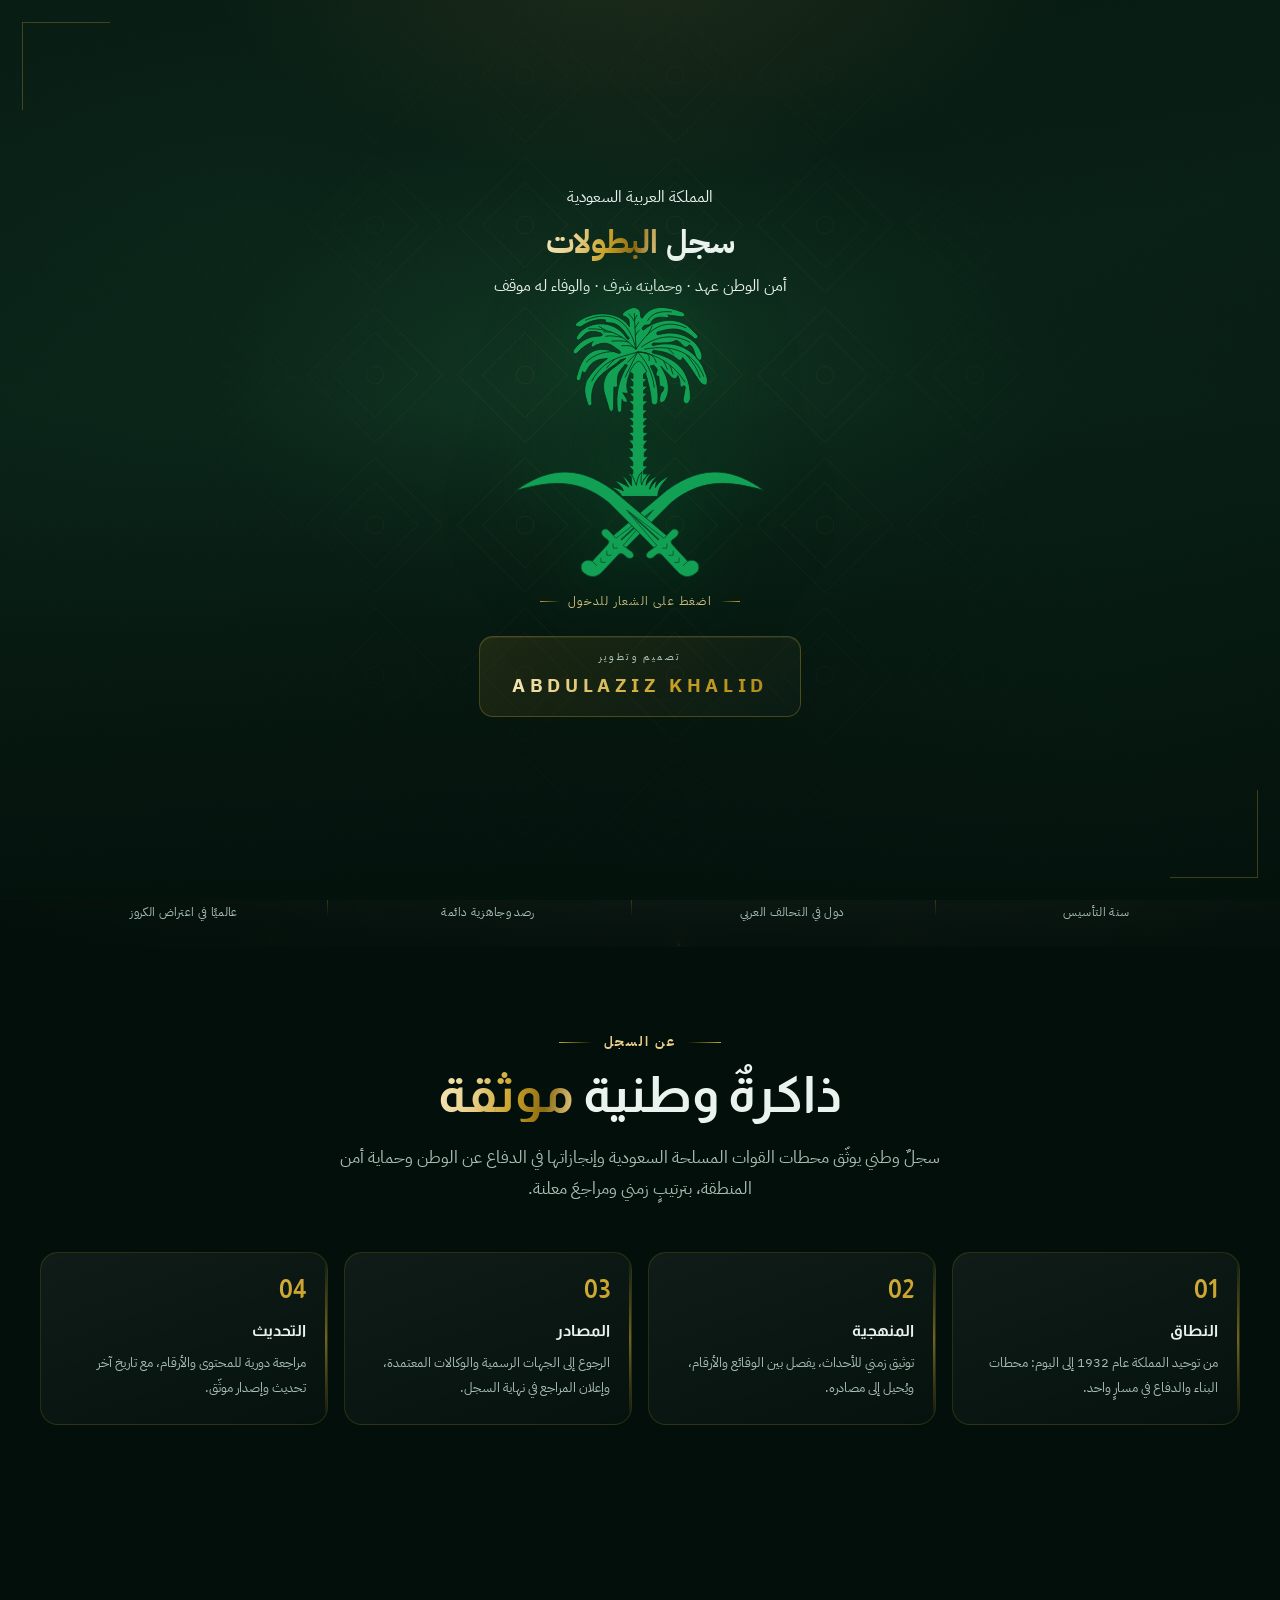
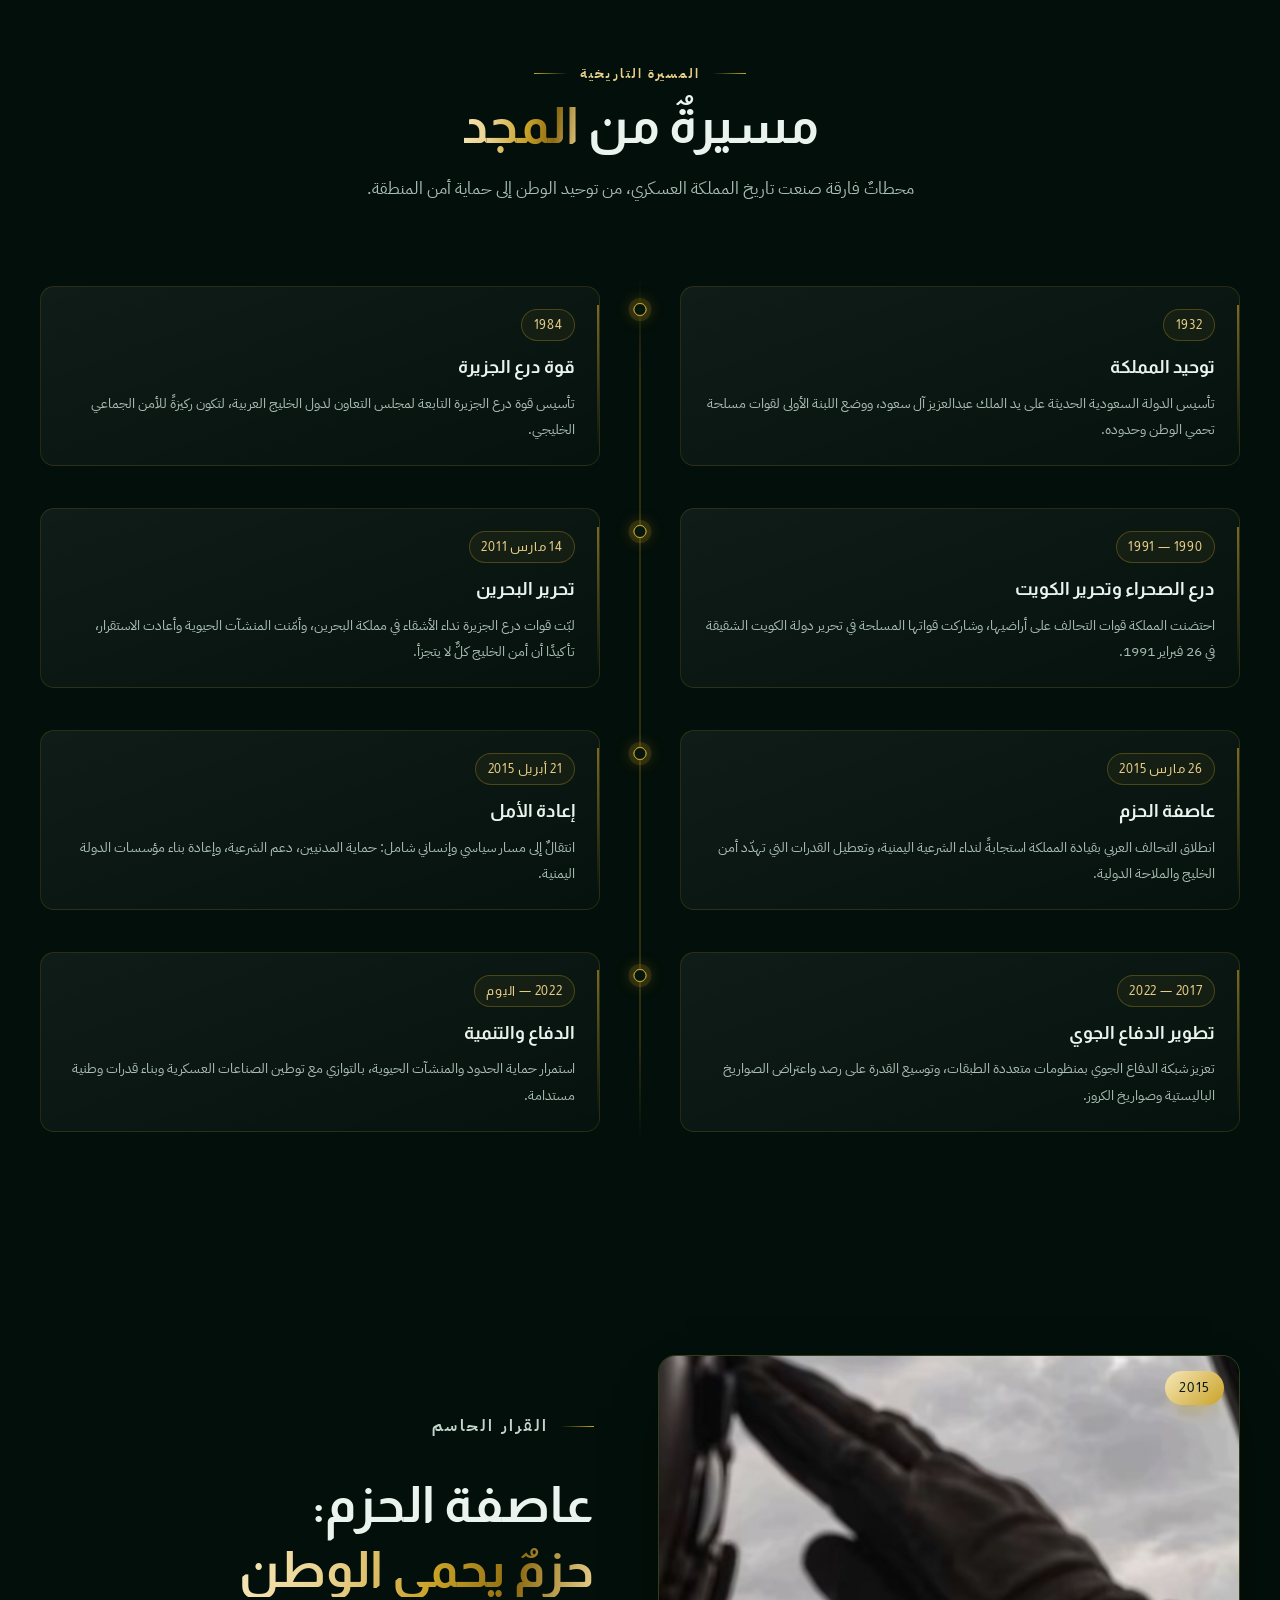
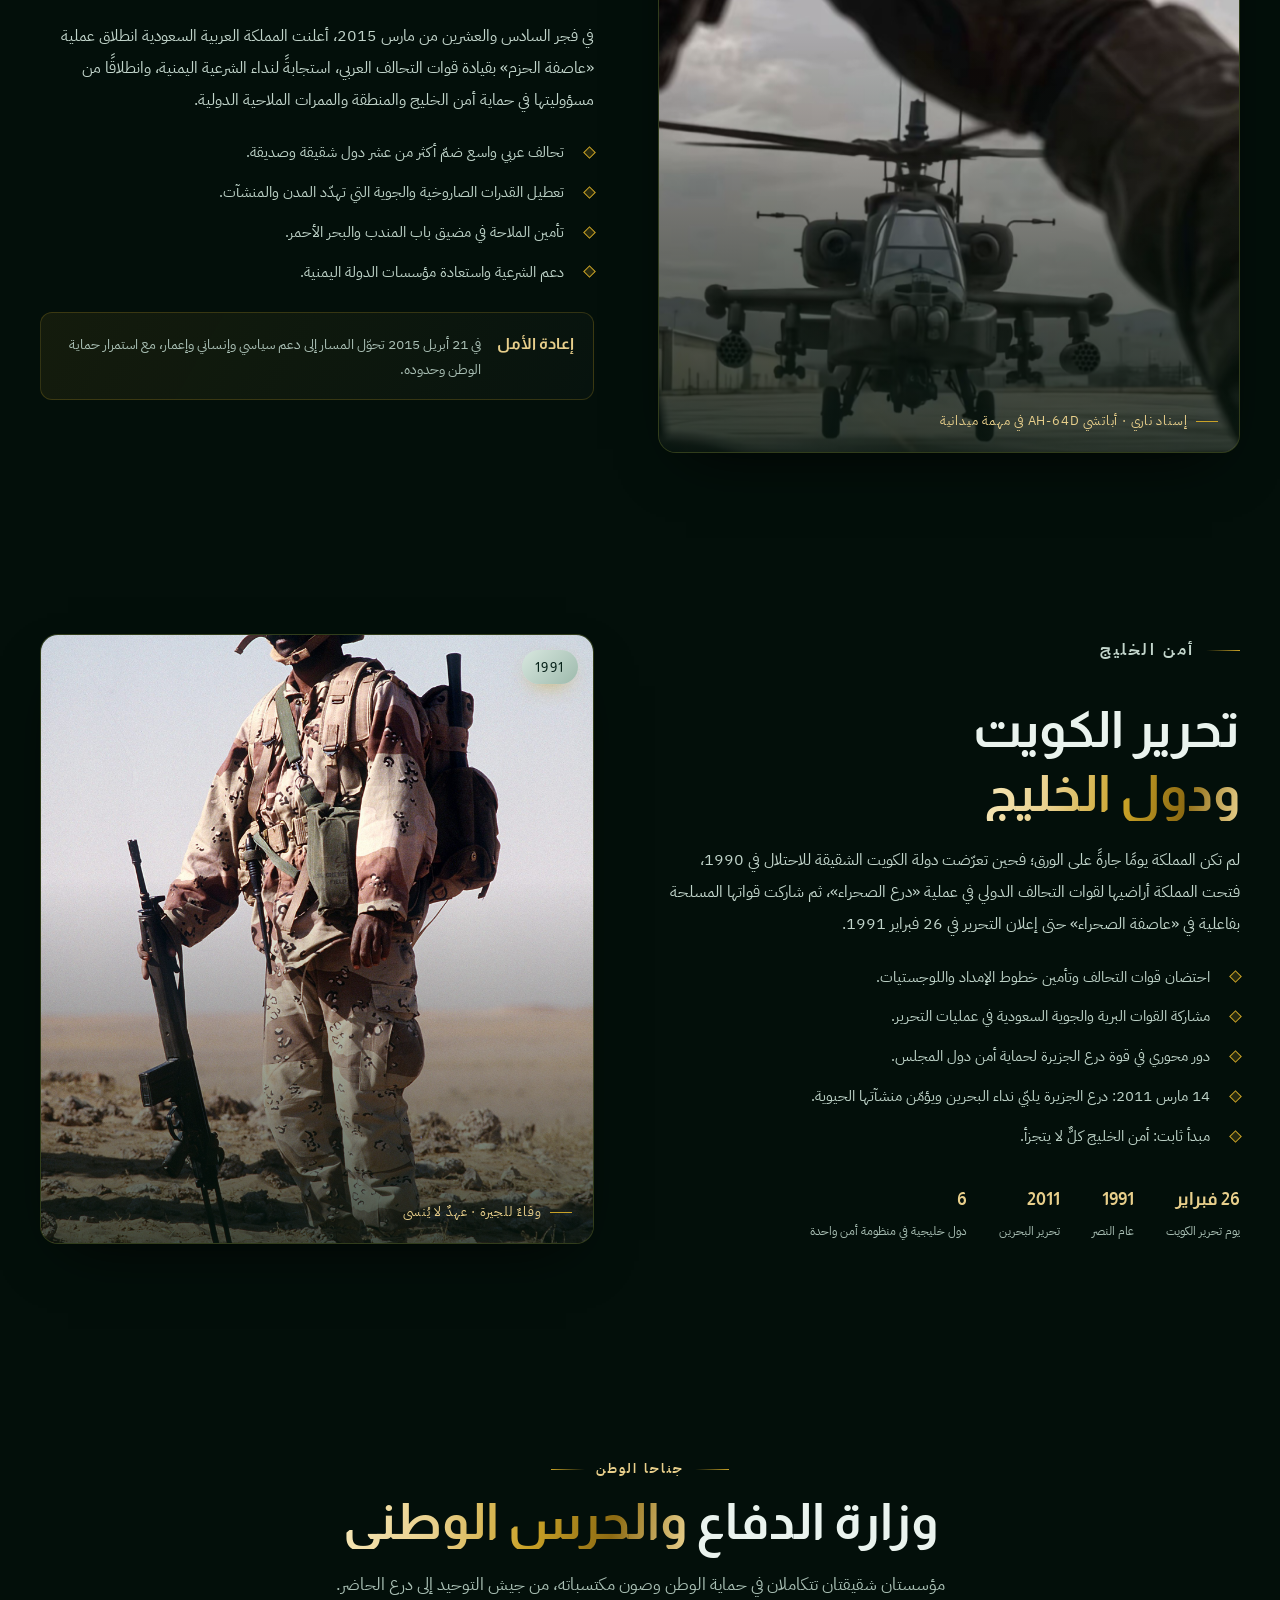
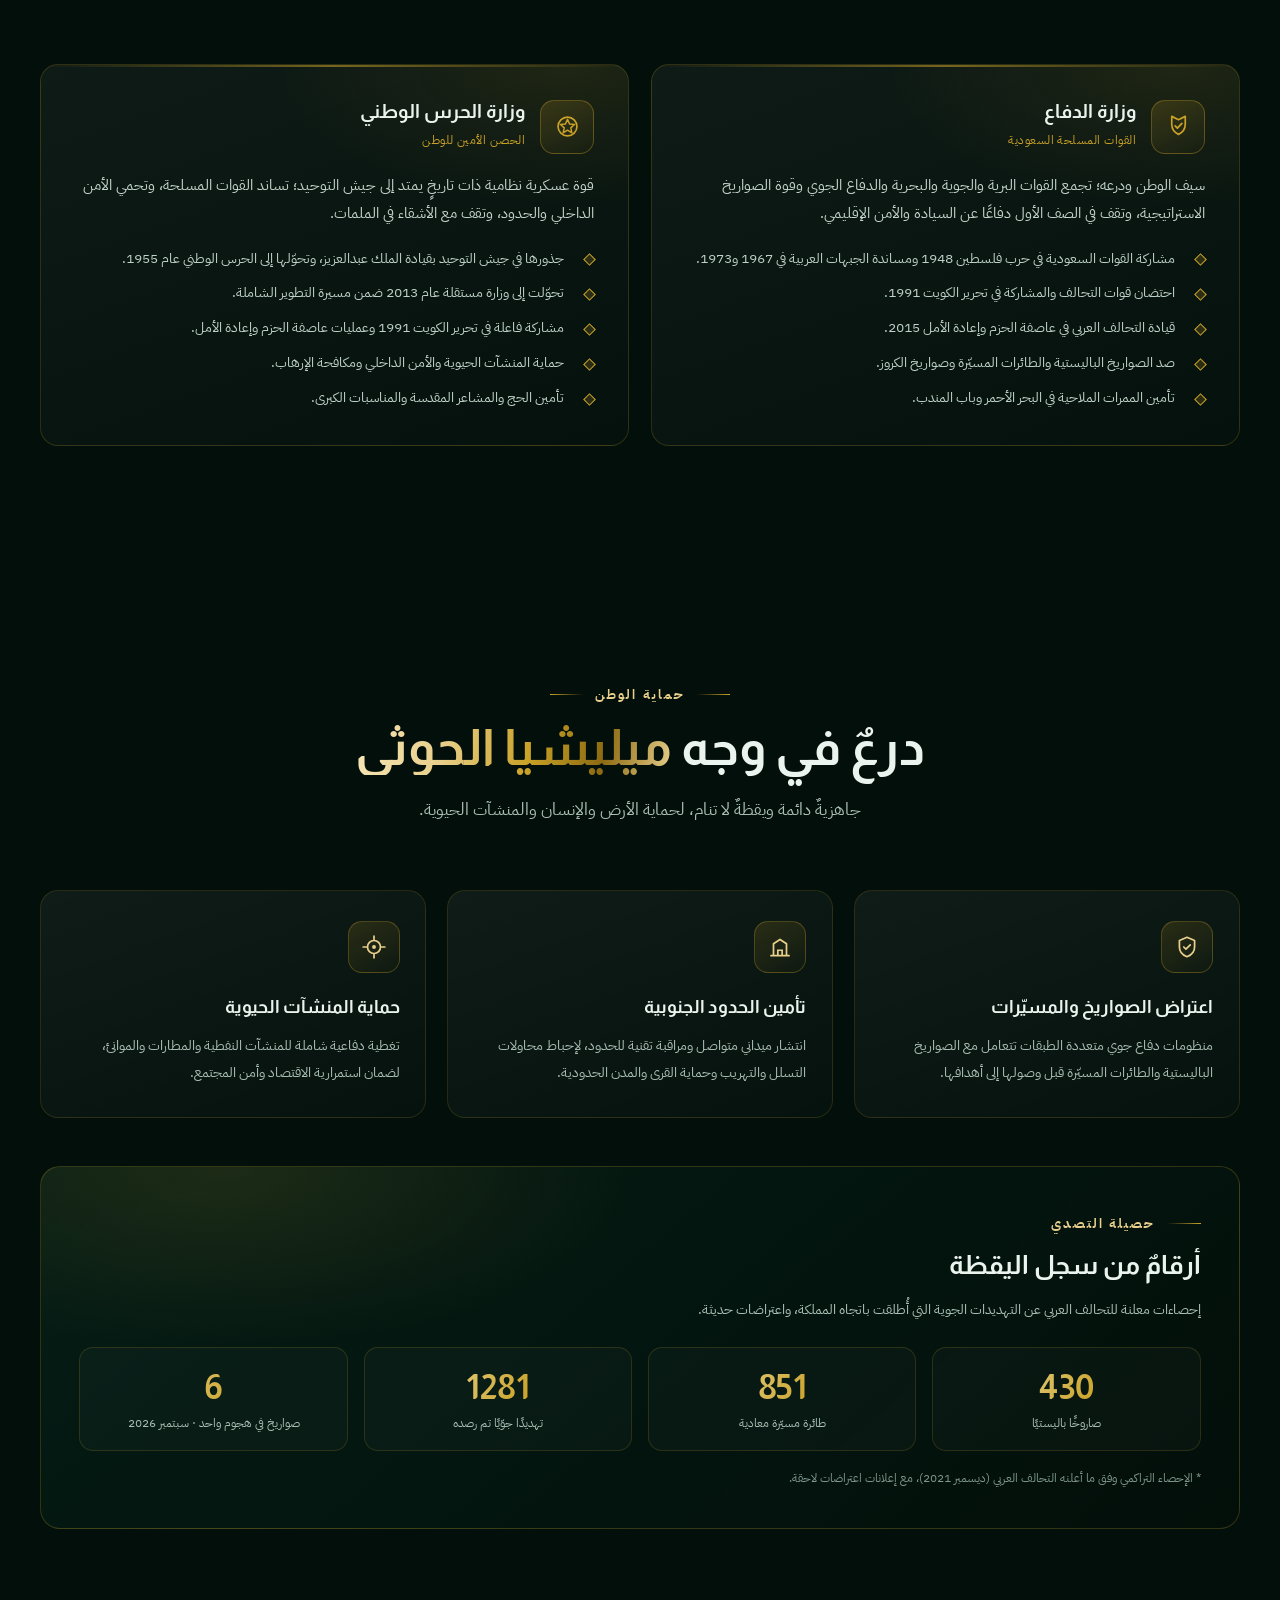
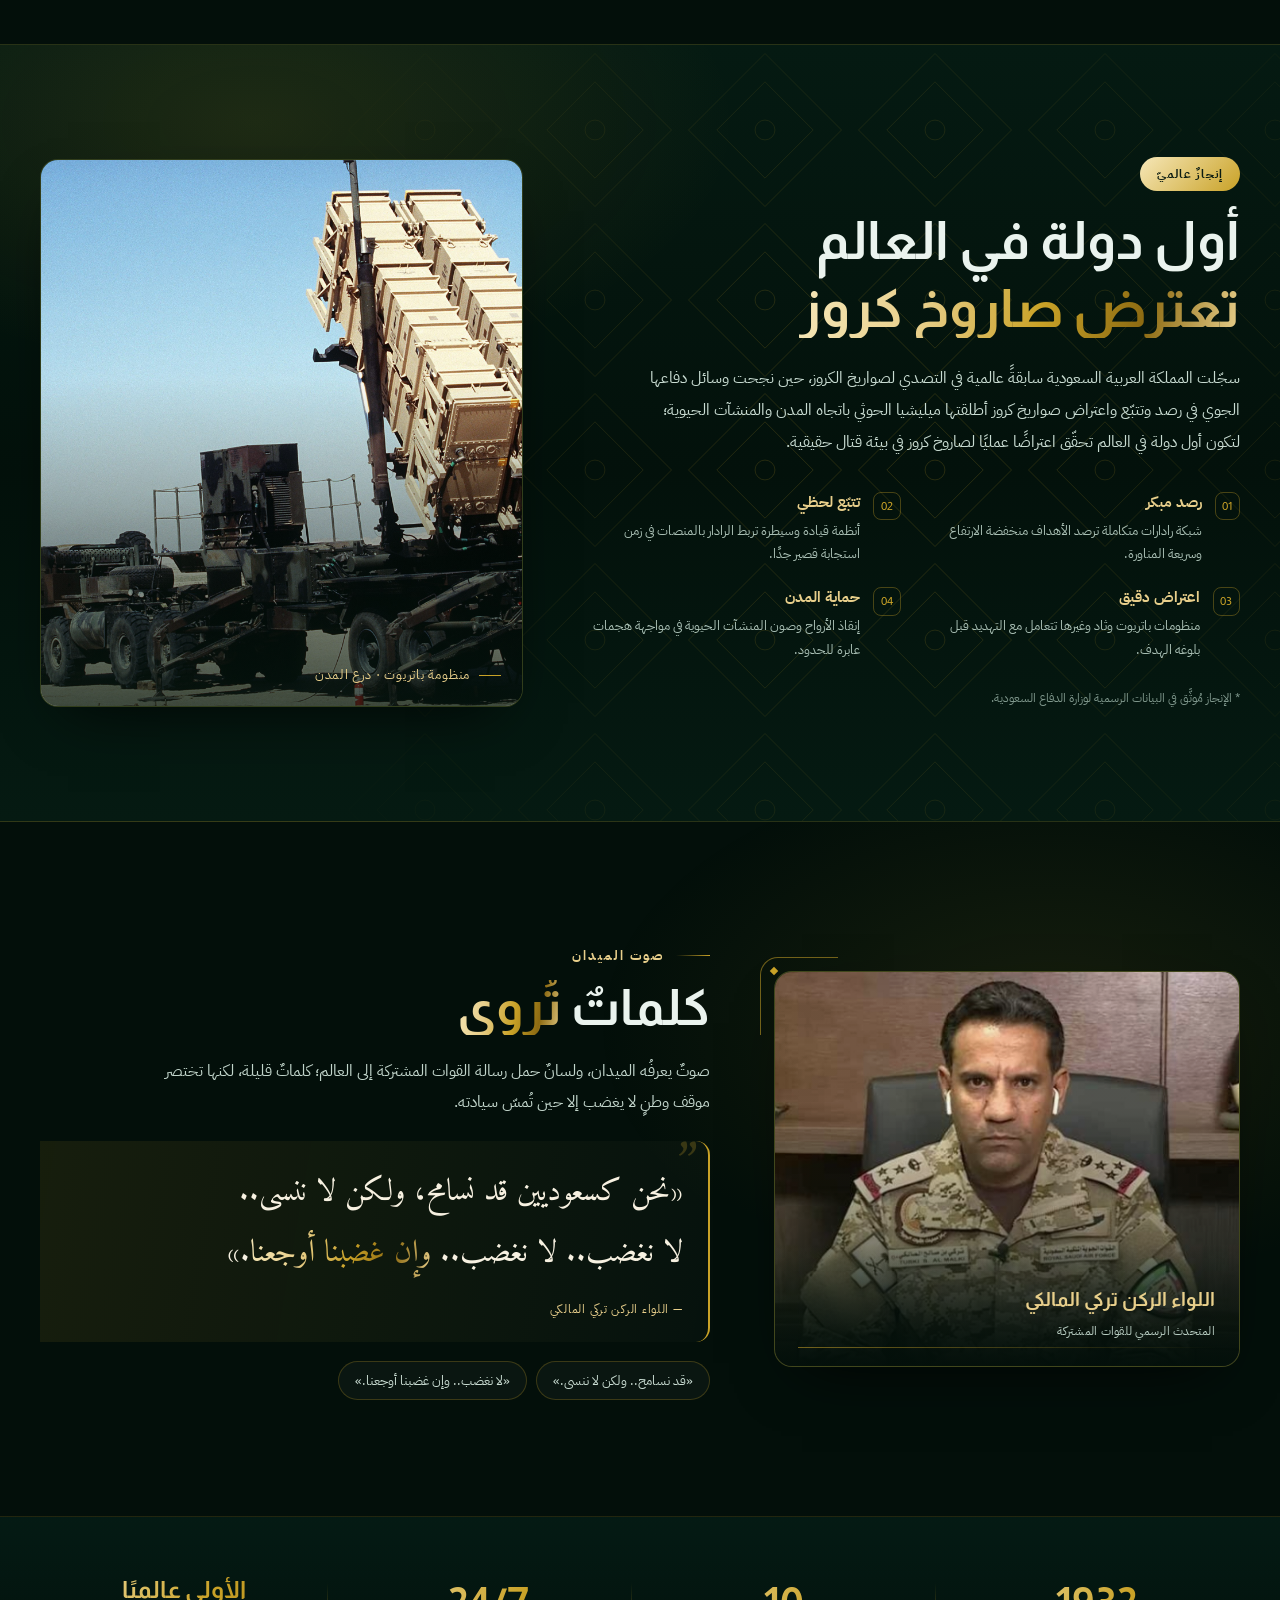
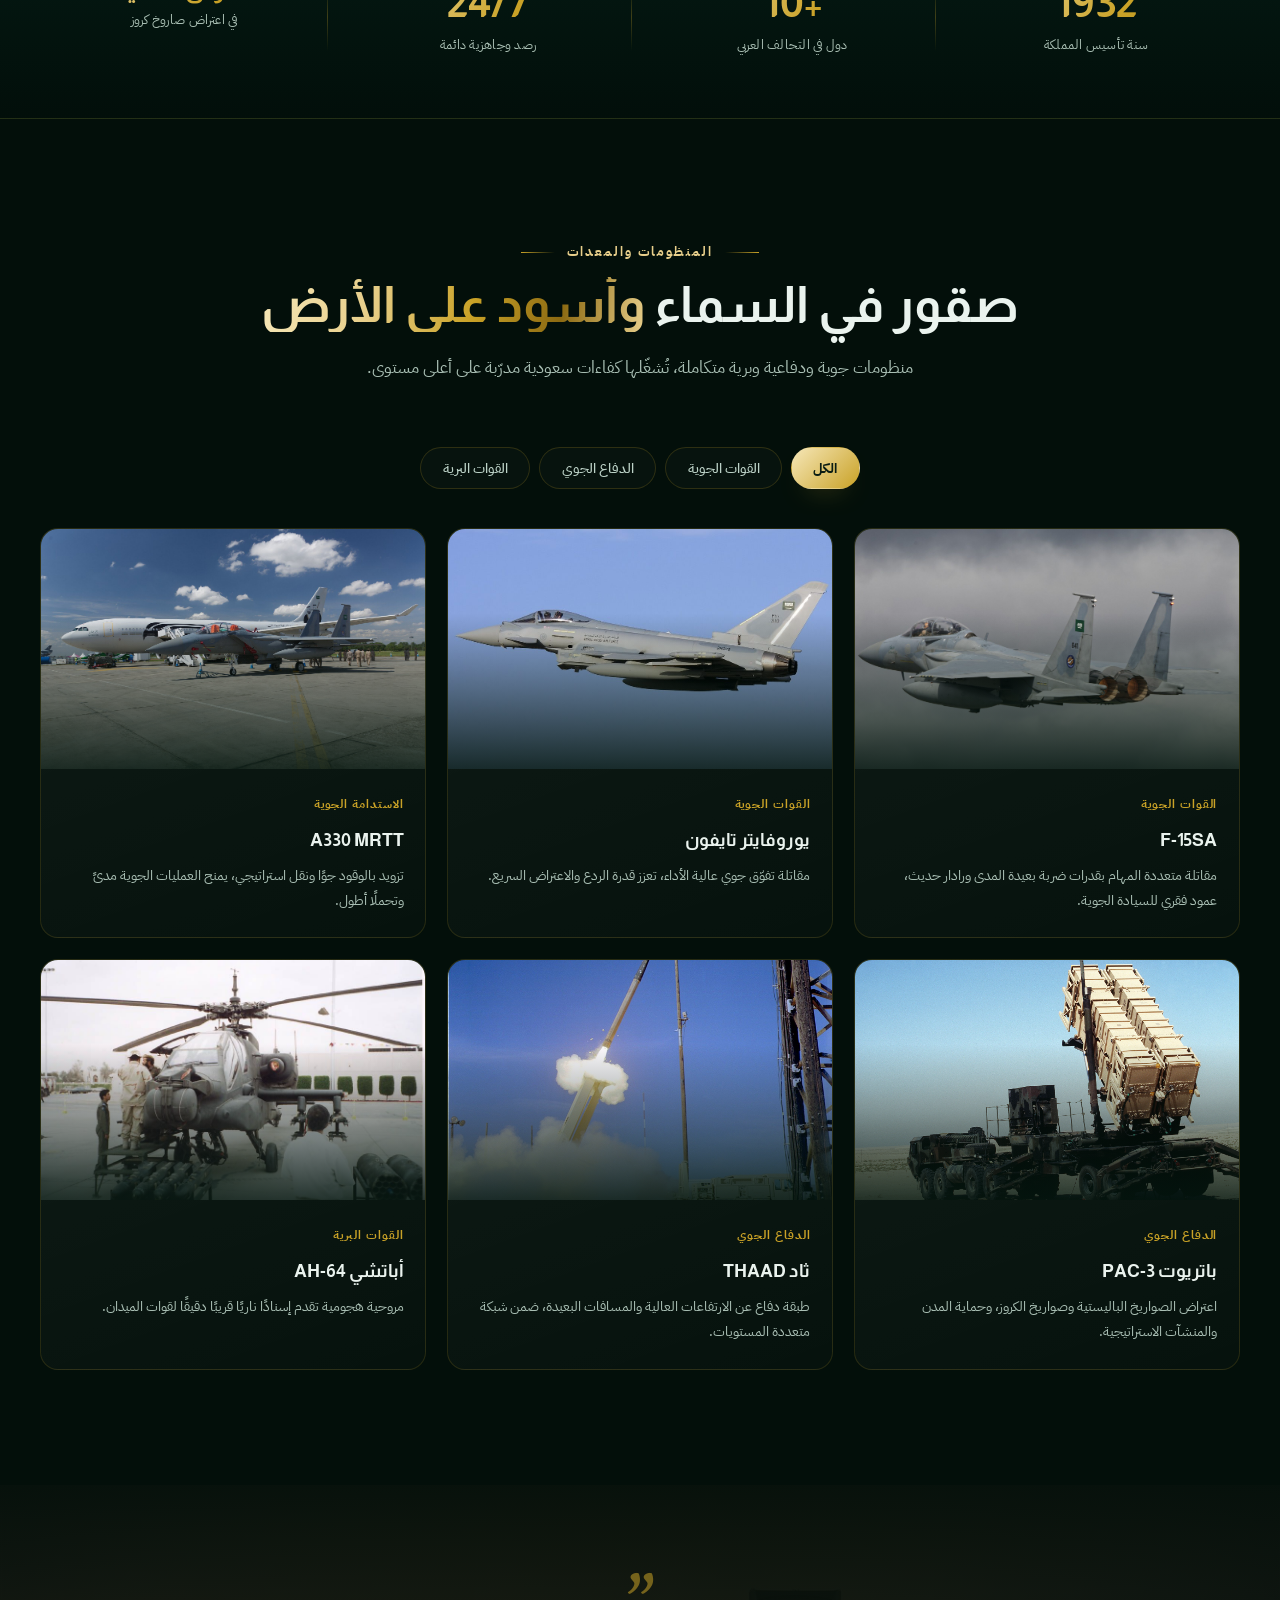
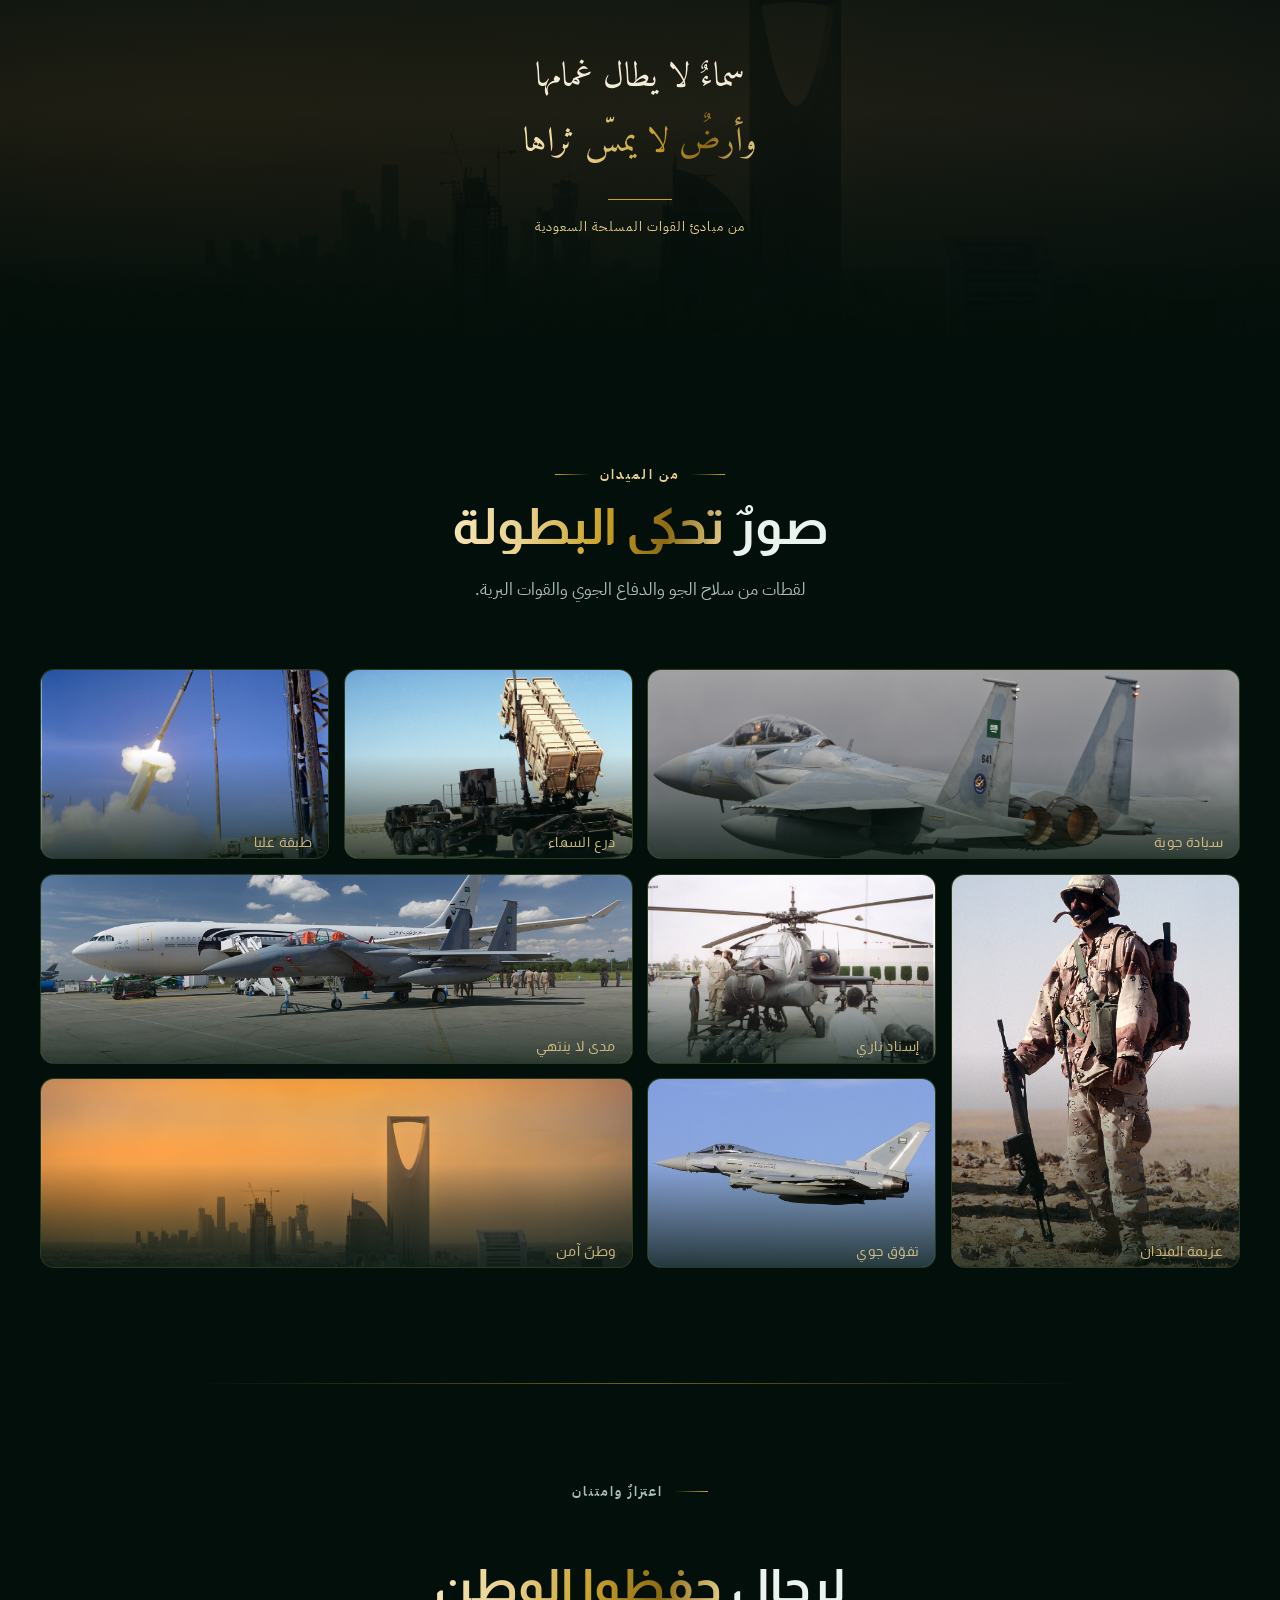
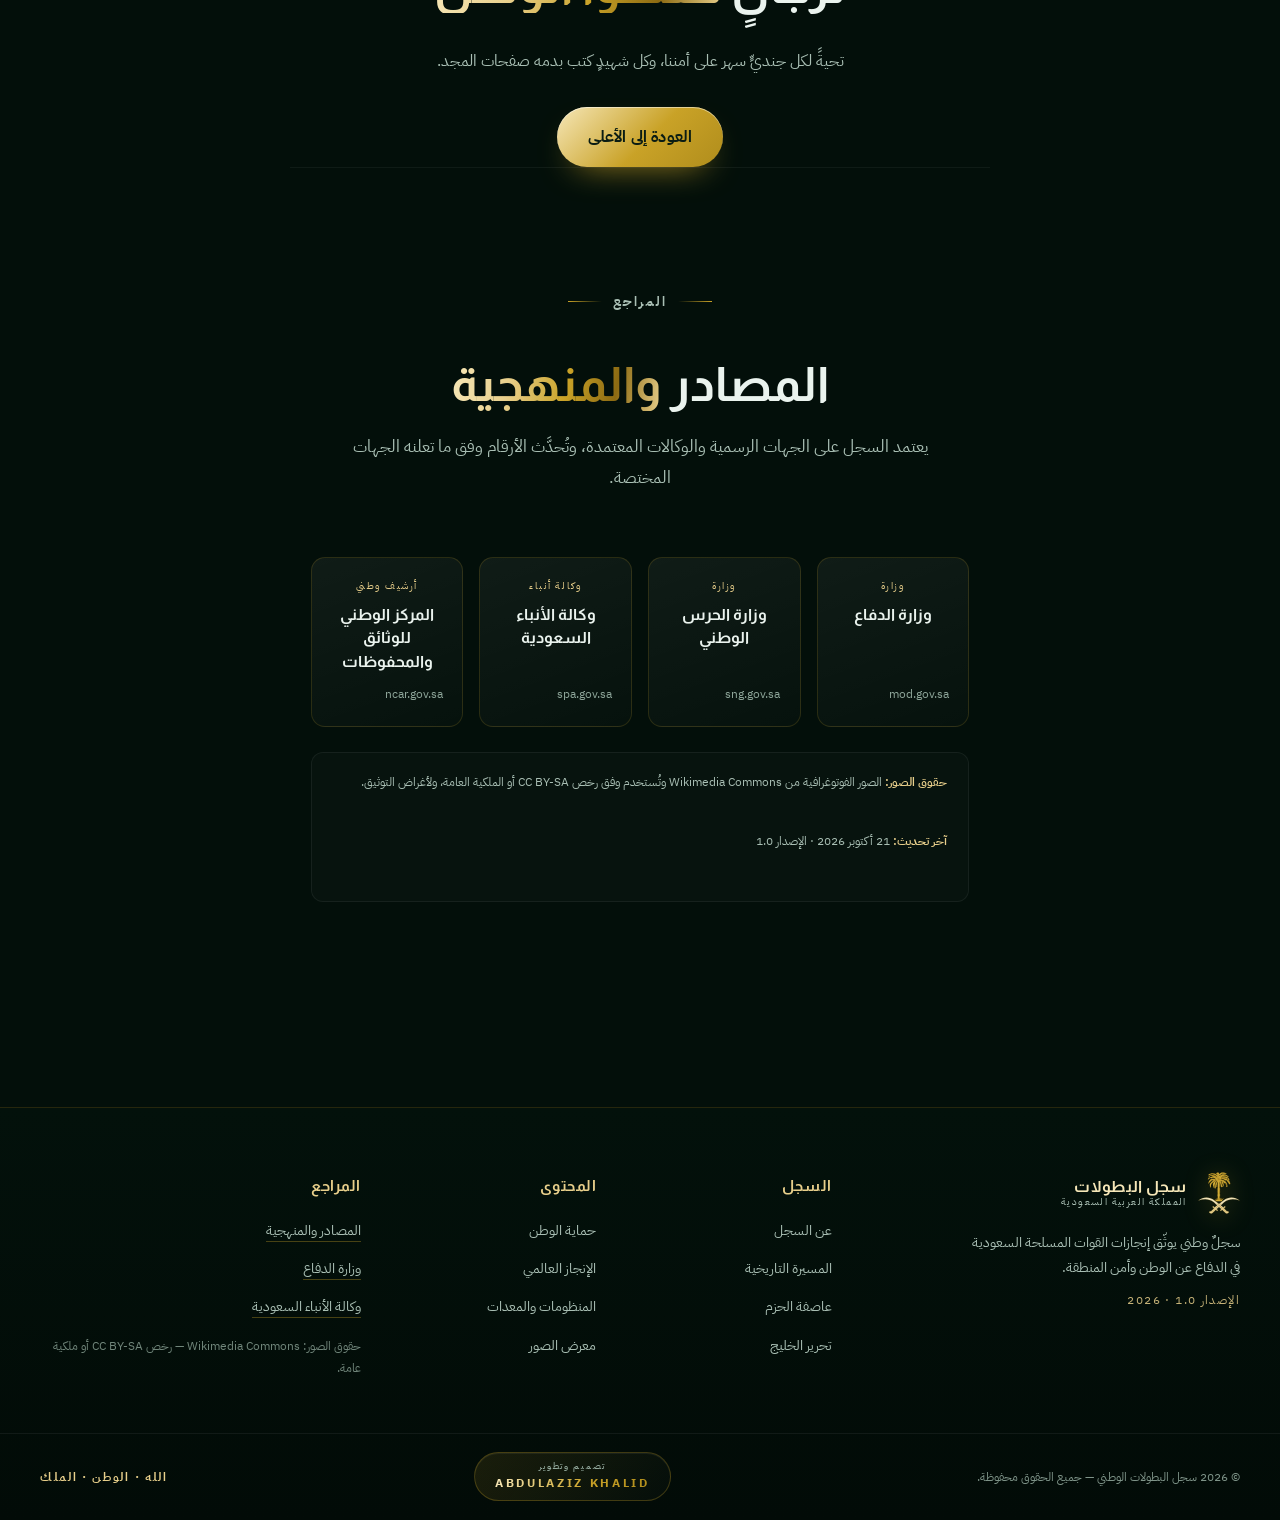
==== index.html @ 7d76bd30 "Launch Saudi military history website" ====
<!DOCTYPE html>
<html lang="ar" dir="rtl">
<head>
<meta charset="UTF-8">
<meta name="viewport" content="width=device-width, initial-scale=1.0">
<title>سجل البطولات الوطني | المملكة العربية السعودية</title>
<meta name="description" content="السجل الوطني التوثيقي لإنجازات المملكة العربية السعودية العسكرية: عاصفة الحزم، تحرير الكويت ودول الخليج، الدفاع عن الوطن، وأول اعتراض لصاروخ كروز في العالم.">
<meta name="theme-color" content="#04120d">
<meta name="color-scheme" content="dark">
<meta name="author" content="ABDULAZIZ KHALID">
<meta name="copyright" content="© 2026 ABDULAZIZ KHALID — جميع الحقوق محفوظة">
<meta name="robots" content="index,follow">
<meta property="og:type" content="website">
<meta property="og:locale" content="ar_SA">
<meta property="og:site_name" content="سجل البطولات الوطني">
<meta property="og:title" content="سجل البطولات الوطني | المملكة العربية السعودية">
<meta property="og:description" content="سجل وثائقي لإنجازات القوات المسلحة السعودية في الدفاع عن الوطن وأمن المنطقة.">
<meta property="og:image" content="assets/img/f15.jpg">
<meta name="twitter:card" content="summary_large_image">
<meta name="twitter:title" content="سجل البطولات الوطني | المملكة العربية السعودية">
<meta name="twitter:description" content="سجل وثائقي لإنجازات القوات المسلحة السعودية في الدفاع عن الوطن وأمن المنطقة.">
<meta name="twitter:image" content="assets/img/f15.jpg">
<link rel="icon" type="image/svg+xml" href="assets/img/emblem-green.svg">
<link rel="preload" as="image" href="assets/img/f15.jpg" fetchpriority="high">
<link rel="preconnect" href="https://fonts.googleapis.com">
<link rel="preconnect" href="https://fonts.gstatic.com" crossorigin>
<link href="https://fonts.googleapis.com/css2?family=Almarai:wght@300;400;700;800&family=IBM+Plex+Sans+Arabic:wght@300;400;500;600;700&family=Amiri:wght@400;700&display=swap" rel="stylesheet">
<link rel="stylesheet" href="assets/css/style.css">
<script type="application/ld+json">
{
  "@context": "https://schema.org",
  "@type": "WebSite",
  "name": "سجل البطولات الوطني",
  "alternateName": "سجل البطولات",
  "inLanguage": "ar",
  "description": "السجل الوطني التوثيقي لإنجازات المملكة العربية السعودية العسكرية.",
  "publisher": {
    "@type": "Organization",
    "name": "سجل البطولات الوطني",
    "logo": {
      "@type": "ImageObject",
      "url": "assets/img/emblem-green.svg"
    }
  }
}
</script>
</head>
<body>

<div class="progress" id="progress" aria-hidden="true"></div>

<!-- ===================== INTRO SPLASH ===================== -->
<div class="intro" id="intro" role="dialog" aria-modal="true" aria-label="شاشة الدخول">
  <div class="intro__bg" aria-hidden="true">
    <img src="assets/img/f15.jpg" alt="" width="1920" height="1282">
  </div>
  <div class="intro__pattern" aria-hidden="true"></div>

  <div class="intro__inner">
    <p class="intro__eyebrow">المملكة العربية السعودية</p>
    <h1 class="intro__title">سجل <span class="gold-text">البطولات</span></h1>
    <p class="intro__tagline">أمن الوطن عهد · وحمايته شرف · والوفاء له موقف</p>

    <button class="intro__emblem" id="introEnter" aria-label="اضغط على شعار السيفين والنخلة للدخول إلى الموقع">
      <img class="emblem" src="assets/img/emblem-green.svg" alt="شعار المملكة العربية السعودية: سيفان ونخلة" width="610" height="662">
      <span class="intro__emblem-hint">اضغط على الشعار للدخول</span>
    </button>

    <div class="intro__credit">
      <span class="intro__label">تصميم وتطوير</span>
      <strong class="intro__name" dir="ltr">ABDULAZIZ KHALID</strong>
    </div>
  </div>

  <span class="intro__corner intro__corner--tr" aria-hidden="true"></span>
  <span class="intro__corner intro__corner--bl" aria-hidden="true"></span>
</div>

<noscript><style>.intro{display:none!important}.reveal{opacity:1!important;transform:none!important}</style></noscript>

<!-- ===================== OFFICIAL BAR ===================== -->
<div class="official-bar">
  <div class="container official-bar__inner">
    <div class="official-bar__id">
      <img src="assets/img/emblem-gold.svg" alt="" width="17" height="19" aria-hidden="true">
      <span class="official-bar__state">المملكة العربية السعودية</span>
      <span class="official-bar__sep" aria-hidden="true"></span>
      <span class="official-bar__record">السجل الوطني للبطولات العسكرية</span>
    </div>
    <div class="official-bar__meta">
      <span class="official-bar__pill">إصدار 2026</span>
      <span class="official-bar__date">آخر تحديث: 21 أكتوبر 2026</span>
    </div>
  </div>
</div>

<!-- ===================== NAV ===================== -->
<header class="nav" id="nav">
  <div class="nav__inner">
    <a class="brand" href="#top" aria-label="سجل البطولات - الصفحة الرئيسية">
      <img class="brand__crest" src="assets/img/emblem-gold.svg" alt="شعار المملكة العربية السعودية" width="42" height="46">
      <span class="brand__text">
        <strong>سجل البطولات</strong>
        <small>المملكة العربية السعودية</small>
      </span>
    </a>

    <nav class="nav__links" id="navLinks" aria-label="التنقل الرئيسي">
      <a href="#top" class="is-active">الرئيسية</a>
      <a href="#history">المسيرة</a>
      <a href="#storm">عاصفة الحزم</a>
      <a href="#gulf">تحرير الخليج</a>
      <a href="#cruise">الدفاع الجوي</a>
      <a href="#fleet">المنظومات</a>
      <a href="#gallery">المعرض</a>
    </nav>

    <a href="#cruise" class="btn btn--gold btn--sm nav__cta">الإنجاز العالمي</a>

    <button class="nav__toggle" id="navToggle" aria-label="فتح القائمة" aria-expanded="false" aria-controls="navLinks">
      <span></span><span></span><span></span>
    </button>
  </div>
</header>

<main id="top">

<!-- ===================== HERO ===================== -->
<section class="hero" aria-label="المقدمة">
  <div class="hero__bg">
    <img src="assets/img/f15.jpg" alt="مقاتلة F-15SA تابعة للقوات الجوية الملكية السعودية في طلعة جوية" width="1920" height="1282" fetchpriority="high">
  </div>
  <div class="hero__veil"></div>
  <div class="hero__particles" id="particles" aria-hidden="true"></div>

  <div class="hero__ornament" aria-hidden="true">
    <span></span><i></i><span></span>
  </div>

  <div class="hero__inner container">
    <p class="eyebrow reveal">المملكة العربية السعودية · سجل البطولات</p>
    <h1 class="hero__title reveal" data-delay="80">
      أمن الوطن <span class="gold-text">عهد</span><br>
      وحمايته <span class="gold-text">شرف</span><br>
      والوفاء له <span class="gold-text">موقف</span>
    </h1>
    <p class="hero__sub hero__article reveal" data-delay="160">
      «الدفاع عن العقيدة الإسلامية، والمجتمع، والوطن، هو مسؤولية كل مواطن، ويحدد النظام الوسائل الكفيلة بذلك.»
      <span class="hero__article-src">المادة الرابعة والثلاثون · النظام الأساسي للحكم</span>
    </p>
    <div class="hero__actions reveal" data-delay="240">
      <a href="#history" class="btn btn--gold">استكشف المسيرة
        <svg viewBox="0 0 24 24" aria-hidden="true"><path d="M12 5v14M6 13l6 6 6-6" fill="none" stroke="currentColor" stroke-width="1.8" stroke-linecap="round" stroke-linejoin="round"/></svg>
      </a>
      <a href="#cruise" class="btn btn--ghost">الإنجاز العالمي</a>
    </div>
    <p class="hero__badge reveal" data-delay="300">
      <span class="dot"></span> 26 مارس 2015 — انطلاق عملية عاصفة الحزم
    </p>
  </div>

  <div class="hero__stats">
    <div class="container hero__stats-inner">
      <div class="hstat"><strong>1932</strong><span>سنة التأسيس</span></div>
      <div class="hstat"><strong>+10</strong><span>دول في التحالف العربي</span></div>
      <div class="hstat"><strong>24/7</strong><span>رصد وجاهزية دائمة</span></div>
      <div class="hstat"><strong>الأولى</strong><span>عالميًا في اعتراض الكروز</span></div>
    </div>
  </div>

  <a href="#history" class="scroll-cue" aria-label="انتقل إلى المسيرة">
    <span></span>
  </a>
</section>

<!-- ===================== ABOUT / MANDATE ===================== -->
<section class="section about" id="about">
  <div class="container">
    <div class="about__head reveal">
      <p class="eyebrow">عن السجل</p>
      <h2 class="section__title">ذاكرةٌ وطنية <span class="gold-text">موثّقة</span></h2>
      <p class="section__sub">
        سجلٌ وطني يوثّق محطات القوات المسلحة السعودية وإنجازاتها في الدفاع عن الوطن وحماية أمن المنطقة،
        بترتيبٍ زمني ومراجعَ معلنة.
      </p>
    </div>

    <div class="about__grid">
      <article class="about__card reveal">
        <span class="about__num">01</span>
        <h3>النطاق</h3>
        <p>من توحيد المملكة عام 1932 إلى اليوم: محطات البناء والدفاع في مسارٍ واحد.</p>
      </article>
      <article class="about__card reveal" data-delay="60">
        <span class="about__num">02</span>
        <h3>المنهجية</h3>
        <p>توثيق زمني للأحداث، يفصل بين الوقائع والأرقام، ويُحيل إلى مصادره.</p>
      </article>
      <article class="about__card reveal" data-delay="120">
        <span class="about__num">03</span>
        <h3>المصادر</h3>
        <p>الرجوع إلى الجهات الرسمية والوكالات المعتمدة، وإعلان المراجع في نهاية السجل.</p>
      </article>
      <article class="about__card reveal" data-delay="180">
        <span class="about__num">04</span>
        <h3>التحديث</h3>
        <p>مراجعة دورية للمحتوى والأرقام، مع تاريخ آخر تحديث وإصدار موثّق.</p>
      </article>
    </div>
  </div>
</section>

<!-- ===================== HISTORY / TIMELINE ===================== -->
<section class="section" id="history">
  <div class="container">
    <header class="section__head reveal">
      <p class="eyebrow">المسيرة التاريخية</p>
      <h2 class="section__title">مسيرةٌ من <span class="gold-text">المجد</span></h2>
      <p class="section__sub">محطاتٌ فارقة صنعت تاريخ المملكة العسكري، من توحيد الوطن إلى حماية أمن المنطقة.</p>
    </header>

    <div class="timeline">
      <article class="tl-item reveal">
        <div class="tl-dot" aria-hidden="true"></div>
        <div class="tl-card">
          <span class="tl-year">1932</span>
          <h3>توحيد المملكة</h3>
          <p>تأسيس الدولة السعودية الحديثة على يد الملك عبدالعزيز آل سعود، ووضع اللبنة الأولى لقوات مسلحة تحمي الوطن وحدوده.</p>
        </div>
      </article>

      <article class="tl-item reveal">
        <div class="tl-dot" aria-hidden="true"></div>
        <div class="tl-card">
          <span class="tl-year">1984</span>
          <h3>قوة درع الجزيرة</h3>
          <p>تأسيس قوة درع الجزيرة التابعة لمجلس التعاون لدول الخليج العربية، لتكون ركيزةً للأمن الجماعي الخليجي.</p>
        </div>
      </article>

      <article class="tl-item reveal">
        <div class="tl-dot" aria-hidden="true"></div>
        <div class="tl-card">
          <span class="tl-year">1990 — 1991</span>
          <h3>درع الصحراء وتحرير الكويت</h3>
          <p>احتضنت المملكة قوات التحالف على أراضيها، وشاركت قواتها المسلحة في تحرير دولة الكويت الشقيقة في 26 فبراير 1991.</p>
        </div>
      </article>

      <article class="tl-item reveal">
        <div class="tl-dot" aria-hidden="true"></div>
        <div class="tl-card">
          <span class="tl-year">14 مارس 2011</span>
          <h3>تحرير البحرين</h3>
          <p>لبّت قوات درع الجزيرة نداء الأشقاء في مملكة البحرين، وأمّنت المنشآت الحيوية وأعادت الاستقرار، تأكيدًا أن أمن الخليج كلٌّ لا يتجزأ.</p>
        </div>
      </article>

      <article class="tl-item reveal">
        <div class="tl-dot" aria-hidden="true"></div>
        <div class="tl-card">
          <span class="tl-year">26 مارس 2015</span>
          <h3>عاصفة الحزم</h3>
          <p>انطلاق التحالف العربي بقيادة المملكة استجابةً لنداء الشرعية اليمنية، وتعطيل القدرات التي تهدّد أمن الخليج والملاحة الدولية.</p>
        </div>
      </article>

      <article class="tl-item reveal">
        <div class="tl-dot" aria-hidden="true"></div>
        <div class="tl-card">
          <span class="tl-year">21 أبريل 2015</span>
          <h3>إعادة الأمل</h3>
          <p>انتقالٌ إلى مسار سياسي وإنساني شامل: حماية المدنيين، دعم الشرعية، وإعادة بناء مؤسسات الدولة اليمنية.</p>
        </div>
      </article>

      <article class="tl-item reveal">
        <div class="tl-dot" aria-hidden="true"></div>
        <div class="tl-card">
          <span class="tl-year">2017 — 2022</span>
          <h3>تطوير الدفاع الجوي</h3>
          <p>تعزيز شبكة الدفاع الجوي بمنظومات متعددة الطبقات، وتوسيع القدرة على رصد واعتراض الصواريخ الباليستية وصواريخ الكروز.</p>
        </div>
      </article>

      <article class="tl-item reveal">
        <div class="tl-dot" aria-hidden="true"></div>
        <div class="tl-card">
          <span class="tl-year">2022 — اليوم</span>
          <h3>الدفاع والتنمية</h3>
          <p>استمرار حماية الحدود والمنشآت الحيوية، بالتوازي مع توطين الصناعات العسكرية وبناء قدرات وطنية مستدامة.</p>
        </div>
      </article>
    </div>
  </div>
</section>

<!-- ===================== STORM ===================== -->
<section class="section feature" id="storm">
  <div class="container feature__grid">
    <div class="feature__media reveal">
      <figure class="frame">
        <img src="assets/img/apache-saudi.jpg" alt="مروحية أباتشي AH-64D السعودية على أرض الميدان قبيل الإقلاع" width="1179" height="1574" loading="lazy">
        <figcaption>إسناد ناري · أباتشي AH-64D في مهمة ميدانية</figcaption>
      </figure>
      <div class="frame__tag">2015</div>
    </div>

    <div class="feature__body reveal" data-delay="80">
      <p class="eyebrow">القرار الحاسم</p>
      <h2 class="section__title">عاصفة الحزم:<br><span class="gold-text">حزمٌ يحمي الوطن</span></h2>
      <p>
        في فجر السادس والعشرين من مارس 2015، أعلنت المملكة العربية السعودية انطلاق عملية «عاصفة الحزم»
        بقيادة قوات التحالف العربي، استجابةً لنداء الشرعية اليمنية، وانطلاقًا من مسؤوليتها في حماية أمن
        الخليج والمنطقة والممرات الملاحية الدولية.
      </p>
      <ul class="ticks">
        <li>تحالف عربي واسع ضمّ أكثر من عشر دول شقيقة وصديقة.</li>
        <li>تعطيل القدرات الصاروخية والجوية التي تهدّد المدن والمنشآت.</li>
        <li>تأمين الملاحة في مضيق باب المندب والبحر الأحمر.</li>
        <li>دعم الشرعية واستعادة مؤسسات الدولة اليمنية.</li>
      </ul>
      <div class="note">
        <strong>إعادة الأمل</strong>
        <span>في 21 أبريل 2015 تحوّل المسار إلى دعم سياسي وإنساني وإعمار، مع استمرار حماية الوطن وحدوده.</span>
      </div>
    </div>
  </div>
</section>

<!-- ===================== GULF ===================== -->
<section class="section feature feature--reverse" id="gulf">
  <div class="container feature__grid">
    <div class="feature__media reveal">
      <figure class="frame">
        <img src="assets/img/soldier.jpg" alt="جندي من القوات المسلحة السعودية في الصحراء خلال حقبة تحرير الكويت" width="1890" height="2840" loading="lazy">
        <figcaption>وفاءٌ للجيرة · عهدٌ لا يُنسى</figcaption>
      </figure>
      <div class="frame__tag frame__tag--alt">1991</div>
    </div>

    <div class="feature__body reveal" data-delay="80">
      <p class="eyebrow">أمن الخليج</p>
      <h2 class="section__title">تحرير الكويت<br><span class="gold-text">ودول الخليج</span></h2>
      <p>
        لم تكن المملكة يومًا جارةً على الورق؛ فحين تعرّضت دولة الكويت الشقيقة للاحتلال في 1990،
        فتحت المملكة أراضيها لقوات التحالف الدولي في عملية «درع الصحراء»، ثم شاركت قواتها المسلحة
        بفاعلية في «عاصفة الصحراء» حتى إعلان التحرير في 26 فبراير 1991.
      </p>
      <ul class="ticks">
        <li>احتضان قوات التحالف وتأمين خطوط الإمداد واللوجستيات.</li>
        <li>مشاركة القوات البرية والجوية السعودية في عمليات التحرير.</li>
        <li>دور محوري في قوة درع الجزيرة لحماية أمن دول المجلس.</li>
        <li>14 مارس 2011: درع الجزيرة يلبّي نداء البحرين ويؤمّن منشآتها الحيوية.</li>
        <li>مبدأ ثابت: أمن الخليج كلٌّ لا يتجزأ.</li>
      </ul>
      <div class="mini-stats">
        <div><strong>26 فبراير</strong><span>يوم تحرير الكويت</span></div>
        <div><strong>1991</strong><span>عام النصر</span></div>
        <div><strong>2011</strong><span>تحرير البحرين</span></div>
        <div><strong>6</strong><span>دول خليجية في منظومة أمن واحدة</span></div>
      </div>
    </div>
  </div>
</section>

<!-- ===================== MINISTRIES ===================== -->
<section class="section ministries" id="ministries">
  <div class="container">
    <header class="section__head reveal">
      <p class="eyebrow">جناحا الوطن</p>
      <h2 class="section__title">وزارة الدفاع <span class="gold-text">والحرس الوطني</span></h2>
      <p class="section__sub">مؤسستان شقيقتان تتكاملان في حماية الوطن وصون مكتسباته، من جيش التوحيد إلى درع الحاضر.</p>
    </header>

    <div class="ministry-grid">
      <article class="ministry-card reveal">
        <div class="ministry-card__head">
          <span class="ministry-card__icon" aria-hidden="true">
            <svg viewBox="0 0 24 24"><path d="M6 3l6 3 6-3v7c0 4.6-3.1 7.6-6 9-2.9-1.4-6-4.4-6-9V3Z" fill="none" stroke="currentColor" stroke-width="1.5" stroke-linejoin="round"/><path d="M9 11.5l2 2 4-4.2" fill="none" stroke="currentColor" stroke-width="1.6" stroke-linecap="round" stroke-linejoin="round"/></svg>
          </span>
          <div>
            <h3>وزارة الدفاع</h3>
            <span>القوات المسلحة السعودية</span>
          </div>
        </div>
        <p class="ministry-card__lead">
          سيف الوطن ودرعه؛ تجمع القوات البرية والجوية والبحرية والدفاع الجوي وقوة الصواريخ الاستراتيجية،
          وتقف في الصف الأول دفاعًا عن السيادة والأمن الإقليمي.
        </p>
        <ul class="ticks">
          <li>مشاركة القوات السعودية في حرب فلسطين 1948 ومساندة الجبهات العربية في 1967 و1973.</li>
          <li>احتضان قوات التحالف والمشاركة في تحرير الكويت 1991.</li>
          <li>قيادة التحالف العربي في عاصفة الحزم وإعادة الأمل 2015.</li>
          <li>صد الصواريخ الباليستية والطائرات المسيّرة وصواريخ الكروز.</li>
          <li>تأمين الممرات الملاحية في البحر الأحمر وباب المندب.</li>
        </ul>
      </article>

      <article class="ministry-card reveal" data-delay="90">
        <div class="ministry-card__head">
          <span class="ministry-card__icon" aria-hidden="true">
            <svg viewBox="0 0 24 24"><circle cx="12" cy="12" r="8.4" fill="none" stroke="currentColor" stroke-width="1.5"/><path d="M12 5.6l1.8 4.1 4.4.5-3.3 3 1 4.4-3.9-2.3-3.9 2.3 1-4.4-3.3-3 4.4-.5L12 5.6Z" fill="none" stroke="currentColor" stroke-width="1.3" stroke-linejoin="round"/></svg>
          </span>
          <div>
            <h3>وزارة الحرس الوطني</h3>
            <span>الحصن الأمين للوطن</span>
          </div>
        </div>
        <p class="ministry-card__lead">
          قوة عسكرية نظامية ذات تاريخٍ يمتد إلى جيش التوحيد؛ تساند القوات المسلحة، وتحمي الأمن الداخلي
          والحدود، وتقف مع الأشقاء في الملمات.
        </p>
        <ul class="ticks">
          <li>جذورها في جيش التوحيد بقيادة الملك عبدالعزيز، وتحوّلها إلى الحرس الوطني عام 1955.</li>
          <li>تحوّلت إلى وزارة مستقلة عام 2013 ضمن مسيرة التطوير الشاملة.</li>
          <li>مشاركة فاعلة في تحرير الكويت 1991 وعمليات عاصفة الحزم وإعادة الأمل.</li>
          <li>حماية المنشآت الحيوية والأمن الداخلي ومكافحة الإرهاب.</li>
          <li>تأمين الحج والمشاعر المقدسة والمناسبات الكبرى.</li>
        </ul>
      </article>
    </div>
  </div>
</section>

<!-- ===================== HOMELAND DEFENSE ===================== -->
<section class="section" id="defense">
  <div class="container">
    <header class="section__head reveal">
      <p class="eyebrow">حماية الوطن</p>
      <h2 class="section__title">درعٌ في وجه <span class="gold-text">ميليشيا الحوثي</span></h2>
      <p class="section__sub">جاهزيةٌ دائمة ويقظةٌ لا تنام، لحماية الأرض والإنسان والمنشآت الحيوية.</p>
    </header>

    <div class="cards cards--3">      <article class="card reveal">
        <div class="card__icon">
          <svg viewBox="0 0 24 24" aria-hidden="true"><path d="M12 3l7 3v6c0 4.5-3 7.5-7 9-4-1.5-7-4.5-7-9V6l7-3Z" fill="none" stroke="currentColor" stroke-width="1.6" stroke-linejoin="round"/><path d="M9 12l2 2 4-4" fill="none" stroke="currentColor" stroke-width="1.6" stroke-linecap="round" stroke-linejoin="round"/></svg>
        </div>
        <h3>اعتراض الصواريخ والمسيّرات</h3>
        <p>منظومات دفاع جوي متعددة الطبقات تتعامل مع الصواريخ الباليستية والطائرات المسيّرة قبل وصولها إلى أهدافها.</p>
      </article>

      <article class="card reveal" data-delay="80">
        <div class="card__icon">
          <svg viewBox="0 0 24 24" aria-hidden="true"><path d="M3 20h18M6 20V9l6-4 6 4v11" fill="none" stroke="currentColor" stroke-width="1.6" stroke-linejoin="round"/><path d="M10 20v-5h4v5" fill="none" stroke="currentColor" stroke-width="1.6"/></svg>
        </div>
        <h3>تأمين الحدود الجنوبية</h3>
        <p>انتشار ميداني متواصل ومراقبة تقنية للحدود، لإحباط محاولات التسلل والتهريب وحماية القرى والمدن الحدودية.</p>
      </article>

      <article class="card reveal" data-delay="160">
        <div class="card__icon">
          <svg viewBox="0 0 24 24" aria-hidden="true"><path d="M12 2v3M12 19v3M2 12h3M19 12h3" stroke="currentColor" stroke-width="1.6" stroke-linecap="round" fill="none"/><circle cx="12" cy="12" r="6" fill="none" stroke="currentColor" stroke-width="1.6"/><circle cx="12" cy="12" r="1.8" fill="currentColor"/></svg>
        </div>
        <h3>حماية المنشآت الحيوية</h3>
        <p>تغطية دفاعية شاملة للمنشآت النفطية والمطارات والموانئ، لضمان استمرارية الاقتصاد وأمن المجتمع.</p>
      </article>
    </div>

    <div class="tally reveal">
      <div class="tally__intro">
        <p class="eyebrow">حصيلة التصدي</p>
        <h3>أرقامٌ من سجل اليقظة</h3>
        <p>إحصاءات معلنة للتحالف العربي عن التهديدات الجوية التي أُطلقت باتجاه المملكة، واعتراضات حديثة.</p>
      </div>
      <div class="tally__grid">
        <div class="tally__item"><strong data-count="430">430</strong><span>صاروخًا باليستيًا</span></div>
        <div class="tally__item"><strong data-count="851">851</strong><span>طائرة مسيّرة معادية</span></div>
        <div class="tally__item"><strong data-count="1281">1281</strong><span>تهديدًا جوّيًا تم رصده</span></div>
        <div class="tally__item"><strong>6</strong><span>صواريخ في هجوم واحد · سبتمبر 2026</span></div>
      </div>
      <p class="tally__note">* الإحصاء التراكمي وفق ما أعلنه التحالف العربي (ديسمبر 2021)، مع إعلانات اعتراضات لاحقة.</p>
    </div>
  </div>
</section>

<!-- ===================== CRUISE MISSILE ===================== -->
<section class="cruise" id="cruise">
  <div class="cruise__pattern" aria-hidden="true"></div>
  <div class="container cruise__grid">
    <div class="cruise__body reveal">
      <span class="badge-gold">إنجازٌ عالميّ</span>
      <h2 class="cruise__title">أول دولة في العالم<br><span class="gold-text">تعترض صاروخ كروز</span></h2>
      <p class="cruise__lead">
        سجّلت المملكة العربية السعودية سابقةً عالمية في التصدي لصواريخ الكروز، حين نجحت وسائل دفاعها الجوي
        في رصد وتتبّع واعتراض صواريخ كروز أطلقتها ميليشيا الحوثي باتجاه المدن والمنشآت الحيوية؛
        لتكون أول دولة في العالم تحقّق اعتراضًا عمليًا لصاروخ كروز في بيئة قتال حقيقية.
      </p>

      <div class="cruise__points">
        <div class="cpoint">
          <span class="cpoint__num">01</span>
          <div><strong>رصد مبكر</strong><p>شبكة رادارات متكاملة ترصد الأهداف منخفضة الارتفاع وسريعة المناورة.</p></div>
        </div>
        <div class="cpoint">
          <span class="cpoint__num">02</span>
          <div><strong>تتبّع لحظي</strong><p>أنظمة قيادة وسيطرة تربط الرادار بالمنصات في زمن استجابة قصير جدًا.</p></div>
        </div>
        <div class="cpoint">
          <span class="cpoint__num">03</span>
          <div><strong>اعتراض دقيق</strong><p>منظومات باتريوت وثاد وغيرها تتعامل مع التهديد قبل بلوغه الهدف.</p></div>
        </div>
        <div class="cpoint">
          <span class="cpoint__num">04</span>
          <div><strong>حماية المدن</strong><p>إنقاذ الأرواح وصون المنشآت الحيوية في مواجهة هجمات عابرة للحدود.</p></div>
        </div>
      </div>

      <p class="cruise__note">* الإنجاز مُوثَّق في البيانات الرسمية لوزارة الدفاع السعودية.</p>
    </div>

    <div class="cruise__media reveal" data-delay="100">
      <div class="radar" aria-hidden="true">
        <span class="radar__ring r1"></span>
        <span class="radar__ring r2"></span>
        <span class="radar__ring r3"></span>
        <span class="radar__sweep"></span>
        <span class="radar__core"></span>
      </div>
      <figure class="frame frame--tall">
        <img src="assets/img/patriot.jpg" alt="منصة إطلاق صواريخ باتريوت للدفاع الجوي في الصحراء" width="2810" height="1900" loading="lazy">
        <figcaption>منظومة باتريوت · درع المدن</figcaption>
      </figure>
    </div>
  </div>
</section>

<!-- ===================== SPOKESMAN ===================== -->
<section class="section spokesman" id="spokesman">
  <div class="container spokesman__grid">
    <div class="spokesman__media reveal">
      <figure class="portrait">
        <img src="assets/img/spokesman.jpg" alt="اللواء الركن تركي المالكي، المتحدث الرسمي للقوات المشتركة" width="600" height="431" loading="lazy">
        <figcaption>
          <strong>اللواء الركن تركي المالكي</strong>
          <span>المتحدث الرسمي للقوات المشتركة</span>
        </figcaption>
      </figure>
      <span class="portrait__deco" aria-hidden="true"></span>
    </div>

    <div class="spokesman__body reveal" data-delay="80">
      <p class="eyebrow">صوت الميدان</p>
      <h2 class="section__title">كلماتٌ <span class="gold-text">تُروى</span></h2>
      <p class="spokesman__lead">
        صوتٌ يعرفُه الميدان، ولسانٌ حمل رسالة القوات المشتركة إلى العالم؛
        كلماتٌ قليلة، لكنها تختصر موقف وطنٍ لا يغضب إلا حين تُمسّ سيادته.
      </p>

      <blockquote class="bigquote">
        <p>«نحن كسعوديين قد نسامح، ولكن لا ننسى..<br>
          لا نغضب.. لا نغضب.. <span class="gold-text">وإن غضبنا أوجعنا</span>.»</p>
        <cite>— اللواء الركن تركي المالكي</cite>
      </blockquote>

      <ul class="quotes" aria-label="من كلماته المشهورة">
        <li>«قد نسامح.. ولكن لا ننسى.»</li>
        <li>«لا نغضب.. وإن غضبنا أوجعنا.»</li>
      </ul>
    </div>
  </div>
</section>

<!-- ===================== STATS ===================== -->
<section class="stats">
  <div class="container stats__grid">
    <div class="stat reveal">
      <strong class="stat__num" data-count="1932">1932</strong>
      <span class="stat__label">سنة تأسيس المملكة</span>
    </div>
    <div class="stat reveal" data-delay="80">
      <strong class="stat__num"><span class="plus">+</span><span data-count="10">10</span></strong>
      <span class="stat__label">دول في التحالف العربي</span>
    </div>
    <div class="stat reveal" data-delay="160">
      <strong class="stat__num">24/7</strong>
      <span class="stat__label">رصد وجاهزية دائمة</span>
    </div>
    <div class="stat reveal" data-delay="240">
      <strong class="stat__num stat__num--sm">الأولى عالميًا</strong>
      <span class="stat__label">في اعتراض صاروخ كروز</span>
    </div>
  </div>
</section>

<!-- ===================== FLEET / EQUIPMENT ===================== -->
<section class="section" id="fleet">
  <div class="container">
    <header class="section__head reveal">
      <p class="eyebrow">المنظومات والمعدات</p>
      <h2 class="section__title">صقور في السماء <span class="gold-text">وأسود على الأرض</span></h2>
      <p class="section__sub">منظومات جوية ودفاعية وبرية متكاملة، تُشغّلها كفاءات سعودية مدرّبة على أعلى مستوى.</p>
    </header>

    <div class="tabs reveal" role="tablist" aria-label="تصنيف المنظومات">
      <button class="tab is-active" data-filter="all" role="tab" aria-selected="true">الكل</button>
      <button class="tab" data-filter="air" role="tab" aria-selected="false">القوات الجوية</button>
      <button class="tab" data-filter="defense" role="tab" aria-selected="false">الدفاع الجوي</button>
      <button class="tab" data-filter="land" role="tab" aria-selected="false">القوات البرية</button>
    </div>

    <div class="eq-grid" id="eqGrid">
      <article class="eq-card reveal" data-cat="air">
        <div class="eq-card__img"><img src="assets/img/f15.jpg" alt="مقاتلة F-15SA السعودية" width="1600" height="1068" loading="lazy"></div>
        <div class="eq-card__body">
          <span class="eq-card__cat">القوات الجوية</span>
          <h3>F-15SA</h3>
          <p>مقاتلة متعددة المهام بقدرات ضربة بعيدة المدى ورادار حديث، عمود فقري للسيادة الجوية.</p>
        </div>
      </article>

      <article class="eq-card reveal" data-cat="air" data-delay="70">
        <div class="eq-card__img"><img src="assets/img/typhoon.jpg" alt="مقاتلة يوروفايتر تايفون تابعة للقوات الجوية الملكية السعودية" width="1024" height="683" loading="lazy"></div>
        <div class="eq-card__body">
          <span class="eq-card__cat">القوات الجوية</span>
          <h3>يوروفايتر تايفون</h3>
          <p>مقاتلة تفوّق جوي عالية الأداء، تعزز قدرة الردع والاعتراض السريع.</p>
        </div>
      </article>

      <article class="eq-card reveal" data-cat="air" data-delay="140">
        <div class="eq-card__img"><img src="assets/img/f15b.jpg" alt="طائرة التزويد بالوقود جوًا A330 MRTT مع مقاتلات سعودية" width="1600" height="1068" loading="lazy"></div>
        <div class="eq-card__body">
          <span class="eq-card__cat">الاستدامة الجوية</span>
          <h3>A330 MRTT</h3>
          <p>تزويد بالوقود جوًا ونقل استراتيجي، يمنح العمليات الجوية مدىً وتحملًا أطول.</p>
        </div>
      </article>

      <article class="eq-card reveal" data-cat="defense" data-delay="210">
        <div class="eq-card__img"><img src="assets/img/patriot.jpg" alt="منصة إطلاق منظومة باتريوت للدفاع الجوي" width="2810" height="1900" loading="lazy"></div>
        <div class="eq-card__body">
          <span class="eq-card__cat">الدفاع الجوي</span>
          <h3>باتريوت PAC-3</h3>
          <p>اعتراض الصواريخ الباليستية وصواريخ الكروز، وحماية المدن والمنشآت الاستراتيجية.</p>
        </div>
      </article>

      <article class="eq-card reveal" data-cat="defense" data-delay="280">
        <div class="eq-card__img"><img src="assets/img/thaad.jpg" alt="إطلاق صاروخ منظومة ثاد للدفاع الجوي" width="1500" height="1200" loading="lazy"></div>
        <div class="eq-card__body">
          <span class="eq-card__cat">الدفاع الجوي</span>
          <h3>ثاد THAAD</h3>
          <p>طبقة دفاع عن الارتفاعات العالية والمسافات البعيدة، ضمن شبكة متعددة المستويات.</p>
        </div>
      </article>

      <article class="eq-card reveal" data-cat="land" data-delay="350">
        <div class="eq-card__img"><img src="assets/img/apache.jpg" alt="مروحية أباتشي AH-64 تابعة لطيران القوات البرية السعودية" width="800" height="536" loading="lazy"></div>
        <div class="eq-card__body">
          <span class="eq-card__cat">القوات البرية</span>
          <h3>أباتشي AH-64</h3>
          <p>مروحية هجومية تقدم إسنادًا ناريًا قريبًا دقيقًا لقوات الميدان.</p>
        </div>
      </article>
    </div>
  </div>
</section>

<!-- ===================== QUOTE ===================== -->
<section class="quote">
  <div class="quote__bg" aria-hidden="true"><img src="assets/img/riyadh.jpg" alt="" width="1600" height="1066" loading="lazy"></div>
  <div class="container quote__inner reveal">
    <span class="quote__mark" aria-hidden="true">”</span>
    <p class="quote__text">سماءٌ لا يطال غمامها<br><span class="gold-text">وأرضٌ لا يمسّ ثراها</span></p>
    <span class="quote__line" aria-hidden="true"></span>
    <p class="quote__caption">من مبادئ القوات المسلحة السعودية</p>
  </div>
</section>

<!-- ===================== GALLERY ===================== -->
<section class="section" id="gallery">
  <div class="container">
    <header class="section__head reveal">
      <p class="eyebrow">من الميدان</p>
      <h2 class="section__title">صورٌ <span class="gold-text">تحكي البطولة</span></h2>
      <p class="section__sub">لقطات من سلاح الجو والدفاع الجوي والقوات البرية.</p>
    </header>

    <div class="gallery" id="gallery-grid">
      <button class="gal gal--wide reveal" data-full="assets/img/f15.jpg" data-caption="مقاتلة F-15SA في سماء المملكة">
        <img src="assets/img/f15.jpg" alt="مقاتلة F-15SA سعودية" width="1600" height="1068" loading="lazy">
        <span class="gal__cap">سيادة جوية</span>
      </button>
      <button class="gal reveal" data-full="assets/img/patriot.jpg" data-caption="منظومة باتريوت للدفاع الجوي">
        <img src="assets/img/patriot.jpg" alt="منظومة باتريوت" width="2810" height="1900" loading="lazy">
        <span class="gal__cap">درع السماء</span>
      </button>
      <button class="gal reveal" data-full="assets/img/thaad.jpg" data-caption="إطلاق صاروخ من منظومة ثاد">
        <img src="assets/img/thaad.jpg" alt="إطلاق ثاد" width="1500" height="1200" loading="lazy">
        <span class="gal__cap">طبقة عليا</span>
      </button>
      <button class="gal gal--tall reveal" data-full="assets/img/soldier.jpg" data-caption="جندي سعودي في الميدان">
        <img src="assets/img/soldier.jpg" alt="جندي سعودي" width="1890" height="2840" loading="lazy">
        <span class="gal__cap">عزيمة الميدان</span>
      </button>
      <button class="gal reveal" data-full="assets/img/apache.jpg" data-caption="مروحية أباتشي تابعة للقوات البرية">
        <img src="assets/img/apache.jpg" alt="أباتشي سعودية" width="800" height="536" loading="lazy">
        <span class="gal__cap">إسناد ناري</span>
      </button>
      <button class="gal gal--wide reveal" data-full="assets/img/f15b.jpg" data-caption="تزويد جوي من طائرة A330 MRTT">
        <img src="assets/img/f15b.jpg" alt="تزويد جوي" width="1600" height="1068" loading="lazy">
        <span class="gal__cap">مدى لا ينتهي</span>
      </button>
      <button class="gal reveal" data-full="assets/img/typhoon.jpg" data-caption="مقاتلة تايفون سعودية">
        <img src="assets/img/typhoon.jpg" alt="تايفون" width="1024" height="683" loading="lazy">
        <span class="gal__cap">تفوّق جوي</span>
      </button>
      <button class="gal gal--wide reveal" data-full="assets/img/riyadh.jpg" data-caption="الرياض: عاصمةٌ تنبض بالأمن">
        <img src="assets/img/riyadh.jpg" alt="أفق مدينة الرياض" width="1600" height="1066" loading="lazy">
        <span class="gal__cap">وطنٌ آمن</span>
      </button>
    </div>
  </div>
</section>

<!-- ===================== CTA ===================== -->
<section class="cta">
  <div class="container cta__inner reveal">
    <p class="eyebrow">اعتزازٌ وامتنان</p>
    <h2>لرجالٍ <span class="gold-text">حفظوا الوطن</span></h2>
    <p>تحيةً لكل جنديٍّ سهر على أمننا، وكل شهيدٍ كتب بدمه صفحات المجد.</p>
    <a href="#top" class="btn btn--gold">العودة إلى الأعلى</a>
<!-- ===================== SOURCES ===================== -->
<section class="section sources" id="sources">
  <div class="container">
    <div class="section__head reveal">
      <p class="eyebrow">المراجع</p>
      <h2 class="section__title">المصادر <span class="gold-text">والمنهجية</span></h2>
      <p class="section__sub">
        يعتمد السجل على الجهات الرسمية والوكالات المعتمدة، وتُحدَّث الأرقام وفق ما تعلنه الجهات المختصة.
      </p>
    </div>

    <div class="sources__grid">
      <a class="source reveal" href="https://www.mod.gov.sa" target="_blank" rel="noopener">
        <span class="source__label">وزارة</span>
        <strong>وزارة الدفاع</strong>
        <small>mod.gov.sa</small>
      </a>
      <a class="source reveal" data-delay="60" href="https://www.sng.gov.sa" target="_blank" rel="noopener">
        <span class="source__label">وزارة</span>
        <strong>وزارة الحرس الوطني</strong>
        <small>sng.gov.sa</small>
      </a>
      <a class="source reveal" data-delay="120" href="https://www.spa.gov.sa" target="_blank" rel="noopener">
        <span class="source__label">وكالة أنباء</span>
        <strong>وكالة الأنباء السعودية</strong>
        <small>spa.gov.sa</small>
      </a>
      <a class="source reveal" data-delay="180" href="https://ncar.gov.sa" target="_blank" rel="noopener">
        <span class="source__label">أرشيف وطني</span>
        <strong>المركز الوطني للوثائق والمحفوظات</strong>
        <small>ncar.gov.sa</small>
      </a>
    </div>

    <div class="sources__note reveal">
      <p><strong>حقوق الصور:</strong> الصور الفوتوغرافية من Wikimedia Commons وتُستخدم وفق رخص CC BY-SA أو الملكية العامة، ولأغراض التوثيق.</p>
      <p><strong>آخر تحديث:</strong> 21 أكتوبر 2026 · الإصدار 1.0</p>
    </div>
  </div>
</section>

</main>

<!-- ===================== FOOTER ===================== -->
<footer class="footer">
  <div class="container footer__grid">
    <div class="footer__col footer__about">
      <a class="brand" href="#top">
        <img class="brand__crest" src="assets/img/emblem-gold.svg" alt="شعار المملكة العربية السعودية" width="42" height="46">
        <span class="brand__text"><strong>سجل البطولات</strong><small>المملكة العربية السعودية</small></span>
      </a>
      <p>سجلٌ وطني يوثّق إنجازات القوات المسلحة السعودية في الدفاع عن الوطن وأمن المنطقة.</p>
      <p class="footer__edition">الإصدار 1.0 · 2026</p>
    </div>

    <div class="footer__col">
      <h4>السجل</h4>
      <ul>
        <li><a href="#about">عن السجل</a></li>
        <li><a href="#history">المسيرة التاريخية</a></li>
        <li><a href="#storm">عاصفة الحزم</a></li>
        <li><a href="#gulf">تحرير الخليج</a></li>
      </ul>
    </div>

    <div class="footer__col">
      <h4>المحتوى</h4>
      <ul>
        <li><a href="#defense">حماية الوطن</a></li>
        <li><a href="#cruise">الإنجاز العالمي</a></li>
        <li><a href="#fleet">المنظومات والمعدات</a></li>
        <li><a href="#gallery">معرض الصور</a></li>
      </ul>
    </div>

    <div class="footer__col footer__credits">
      <h4>المراجع</h4>
      <ul>
        <li><a href="#sources">المصادر والمنهجية</a></li>
        <li><a href="https://www.mod.gov.sa" target="_blank" rel="noopener">وزارة الدفاع</a></li>
        <li><a href="https://www.spa.gov.sa" target="_blank" rel="noopener">وكالة الأنباء السعودية</a></li>
      </ul>
      <p class="small">حقوق الصور: Wikimedia Commons — رخص CC BY-SA أو ملكية عامة.</p>
    </div>
  </div>

  <div class="footer__bottom">
    <div class="container footer__bottom-inner">
      <p class="footer__copy">© <span id="year">2026</span> سجل البطولات الوطني — جميع الحقوق محفوظة.</p>

      <div class="credit" aria-label="حقوق التصميم والتطوير">
        <span class="credit__label">تصميم وتطوير</span>
        <span class="credit__name" dir="ltr">ABDULAZIZ KHALID</span>
      </div>

      <p class="footer__motto">الله · الوطن · الملك</p>
    </div>
  </div>
</footer>

<button class="to-top" id="toTop" aria-label="العودة إلى الأعلى">
  <svg viewBox="0 0 24 24" aria-hidden="true"><path d="M12 19V5M6 11l6-6 6 6" fill="none" stroke="currentColor" stroke-width="1.8" stroke-linecap="round" stroke-linejoin="round"/></svg>
</button>

<!-- ===================== LIGHTBOX ===================== -->
<div class="lightbox" id="lightbox" role="dialog" aria-modal="true" aria-label="عرض الصورة" hidden>
  <button class="lightbox__close" id="lbClose" aria-label="إغلاق">✕</button>
  <button class="lightbox__nav lightbox__nav--prev" id="lbPrev" aria-label="الصورة السابقة">‹</button>
  <figure class="lightbox__figure">
    <img id="lbImg" src="" alt="">
    <figcaption id="lbCap"></figcaption>
  </figure>
  <button class="lightbox__nav lightbox__nav--next" id="lbNext" aria-label="الصورة التالية">›</button>
</div>

<script src="assets/js/main.js" defer></script>
</body>
</html>
---- assets/css/style.css ----
/* =========================================================
   سجل البطولات — Stylesheet
   Dark emerald + gold, Arabic RTL, luxury editorial look
   ========================================================= */

/* ---------- Tokens ---------- */
:root{
  --green-950:#030f0a;
  --green-900:#04160f;
  --green-850:#062018;
  --green-800:#07281c;
  --green-700:#0a3626;
  --gold:#c9a227;
  --gold-2:#e8cf8b;
  --gold-3:#f6e7b8;
  --gold-deep:#8c6a12;
  --ink:#eaf3ee;
  --muted:#a9bfb4;
  --line:rgba(201,162,39,.22);
  --glass:linear-gradient(160deg,rgba(255,255,255,.055),rgba(255,255,255,.014));
  --shadow:0 24px 60px -28px rgba(0,0,0,.9);

  --font-body:"IBM Plex Sans Arabic","Segoe UI",Tahoma,system-ui,sans-serif;
  --font-display:"Almarai","IBM Plex Sans Arabic","Segoe UI",Tahoma,sans-serif;
  --font-serif:"Amiri","Times New Roman",serif;

  --container:1200px;
  --radius:18px;
  --ease:cubic-bezier(.22,.61,.36,1);
}

/* ---------- Reset ---------- */
*,*::before,*::after{box-sizing:border-box}
html{scroll-behavior:smooth;-webkit-text-size-adjust:100%}
body{
  margin:0;
  font-family:var(--font-body);
  color:var(--ink);
  background:var(--green-950);
  line-height:1.85;
  overflow-x:hidden;
  -webkit-font-smoothing:antialiased;
}
body::before{ /* ambient glow + hairline texture */
  content:"";
  position:fixed;inset:0;z-index:-1;pointer-events:none;
  background:
    radial-gradient(1100px 600px at 85% -10%,rgba(201,162,39,.10),transparent 60%),
    radial-gradient(900px 700px at 0% 25%,rgba(10,54,38,.65),transparent 65%),
    linear-gradient(180deg,#04160f 0%,#030f0a 55%,#04140e 100%);
}
img{max-width:100%;display:block;height:auto}
a{color:inherit;text-decoration:none}
button{font-family:inherit;cursor:pointer;border:0;background:none;color:inherit}
ul{margin:0;padding:0;list-style:none}
h1,h2,h3,h4,p{margin:0}
:focus-visible{outline:2px solid var(--gold-2);outline-offset:3px;border-radius:6px}
::selection{background:rgba(201,162,39,.35);color:#fff}

.container{width:min(var(--container),calc(100% - 2.6rem));margin-inline:auto}

/* ---------- Shared bits ---------- */
.gold-text{
  background:linear-gradient(100deg,var(--gold-3) 0%,var(--gold-2) 28%,var(--gold) 55%,var(--gold-deep) 78%,var(--gold-2) 100%);
  -webkit-background-clip:text;background-clip:text;color:transparent;
}
.eyebrow{
  display:inline-flex;align-items:center;gap:.7rem;
  font-size:.8rem;letter-spacing:.16em;font-weight:700;
  color:var(--gold-2);text-transform:uppercase;
}
.eyebrow::before{
  content:"";width:34px;height:1px;background:linear-gradient(90deg,transparent,var(--gold));
}
.section{padding:clamp(4rem,9vw,7.5rem) 0;position:relative}
.section__head{max-width:760px;margin:0 auto clamp(2.4rem,5vw,4rem);text-align:center}
.section__head .eyebrow{justify-content:center}
.section__head .eyebrow::after{content:"";width:34px;height:1px;background:linear-gradient(90deg,var(--gold),transparent)}
.section__title{
  font-family:var(--font-display);
  font-size:clamp(1.85rem,4.2vw,3.1rem);
  line-height:1.3;font-weight:600;margin:.55rem 0 .9rem;
  letter-spacing:0;
}
.section__sub{color:var(--muted);font-size:clamp(.95rem,1.4vw,1.06rem);max-width:62ch;margin-inline:auto}

/* Gold-framed corners on cards */
.frame{
  position:relative;margin:0;border-radius:var(--radius);overflow:hidden;
  border:1px solid var(--line);
  box-shadow:var(--shadow);
  background:var(--green-850);
}
.frame::after{
  content:"";position:absolute;inset:0;pointer-events:none;
  background:linear-gradient(180deg,rgba(4,22,15,0) 40%,rgba(4,22,15,.75) 100%);
}
.frame img{width:100%;height:100%;object-fit:cover;transition:transform 1.2s var(--ease)}
.frame:hover img{transform:scale(1.04)}
.frame figcaption{
  position:absolute;inset-inline:1.3rem;bottom:1.15rem;z-index:2;
  font-size:.82rem;letter-spacing:.06em;color:var(--gold-2);
  display:flex;align-items:center;gap:.55rem;
}
.frame figcaption::before{content:"";width:22px;height:1px;background:var(--gold)}
.frame__tag{
  position:absolute;top:1rem;inset-inline-start:1rem;z-index:3;
  font-family:var(--font-display);font-size:.85rem;letter-spacing:.1em;
  padding:.28rem .85rem;border-radius:999px;
  color:#0b1a12;background:linear-gradient(135deg,var(--gold-3),var(--gold));
  box-shadow:0 8px 22px -10px rgba(201,162,39,.9);
}
.frame__tag--alt{background:linear-gradient(135deg,#d8e7df,#9dbaac);color:#08231a}

/* Buttons */
.btn{
  --pad:1rem 1.9rem;
  display:inline-flex;align-items:center;justify-content:center;gap:.6rem;
  padding:var(--pad);border-radius:999px;
  font-weight:700;font-size:.97rem;letter-spacing:.01em;
  transition:transform .35s var(--ease),box-shadow .35s var(--ease),background .35s;
  position:relative;overflow:hidden;white-space:nowrap;
}
.btn svg{width:18px;height:18px}
.btn--gold{
  color:#0a1c13;
  background:linear-gradient(135deg,var(--gold-3),var(--gold) 55%,#b08d1c);
  box-shadow:0 14px 34px -18px rgba(201,162,39,.95),inset 0 1px 0 rgba(255,255,255,.5);
}
.btn--gold:hover{transform:translateY(-2px);box-shadow:0 20px 42px -18px rgba(201,162,39,1)}
.btn--ghost{
  color:var(--gold-2);border:1px solid rgba(201,162,39,.5);
  background:rgba(255,255,255,.03);backdrop-filter:blur(6px);
}
.btn--ghost:hover{background:rgba(201,162,39,.12);border-color:var(--gold);transform:translateY(-2px)}
.btn--sm{padding:.6rem 1.25rem;font-size:.85rem}

/* ---------- Scroll progress ---------- */
.progress{
  position:fixed;top:0;inset-inline:0;height:2px;z-index:120;
  background:linear-gradient(90deg,var(--gold-deep),var(--gold-3));
  transform-origin:right;transform:scaleX(0);transition:transform .1s linear;
}

/* ---------- INTRO SPLASH ---------- */
body.is-locked{overflow:hidden}
.intro{
  position:fixed;inset:0;z-index:300;display:grid;place-items:center;
  padding:2rem;overflow:hidden;
  background:var(--green-950);
  transition:opacity .8s var(--ease),visibility .8s;
}
.intro.is-hidden{opacity:0;visibility:hidden;pointer-events:none}
.intro__bg{
  position:absolute;inset:0;overflow:hidden;
  background:
    radial-gradient(720px 400px at 50% -8%,rgba(214,186,96,.4),transparent 62%),
    radial-gradient(900px 700px at 18% 25%,rgba(30,86,56,.55),transparent 68%),
    radial-gradient(800px 600px at 85% 80%,rgba(16,64,40,.6),transparent 70%),
    linear-gradient(165deg,#0c2a1a 0%,#123a25 42%,#071a10 100%);
}
.intro__bg::before{
  content:"";position:absolute;inset:0;opacity:.4;mix-blend-mode:overlay;
  background-image:url("data:image/svg+xml,%3Csvg xmlns='http://www.w3.org/2000/svg' width='300' height='300'%3E%3Cfilter id='n'%3E%3CfeTurbulence type='fractalNoise' baseFrequency='.85' numOctaves='3'/%3E%3C/filter%3E%3Crect width='300' height='300' filter='url(%23n)' opacity='.55'/%3E%3C/svg%3E");
}
.intro__bg img{display:none}
.intro__bg::after{
  content:"";position:absolute;inset:0;
  background:
    radial-gradient(540px 360px at 50% 42%,rgba(6,26,16,.05),rgba(4,18,13,.55) 78%),
    linear-gradient(180deg,rgba(3,15,10,.35),rgba(3,15,10,.15) 45%,rgba(3,15,10,.85));
}
.intro__pattern{
  position:absolute;inset:0;opacity:.16;pointer-events:none;
  background-image:url("data:image/svg+xml,%3Csvg xmlns='http://www.w3.org/2000/svg' width='120' height='120' viewBox='0 0 120 120'%3E%3Cg fill='none' stroke='%23c9a227' stroke-width='.5'%3E%3Cpath d='M60 6l54 54-54 54L6 60z'/%3E%3Cpath d='M60 26l34 34-34 34-34-34z'/%3E%3Ccircle cx='60' cy='60' r='7'/%3E%3C/g%3E%3C/svg%3E");
  background-size:150px 150px;
  mask-image:radial-gradient(circle at 50% 45%,#000 5%,transparent 65%);
  -webkit-mask-image:radial-gradient(circle at 50% 45%,#000 5%,transparent 65%);
}
.intro__inner{
  position:relative;z-index:2;text-align:center;max-width:760px;
  display:flex;flex-direction:column;align-items:center;
}
.intro__emblem{
  display:flex;flex-direction:column;align-items:center;gap:.85rem;
  margin:.2rem 0 1.6rem;padding:0;background:none;border:0;
  cursor:pointer;
}
.intro__emblem .emblem{
  display:block;width:clamp(168px,25vw,252px);height:auto;
  border:0;border-radius:0;background:none;padding:0;
  filter:drop-shadow(0 28px 44px rgba(0,0,0,.55)) drop-shadow(0 0 30px rgba(18,161,84,.32));
  transition:transform .5s var(--ease),filter .5s;
  animation:emblemFloat 6s ease-in-out infinite;
}
@keyframes emblemFloat{0%,100%{transform:translateY(0)}50%{transform:translateY(-9px)}}
.intro__emblem:hover .emblem,.intro__emblem:focus-visible .emblem{
  filter:drop-shadow(0 34px 50px rgba(0,0,0,.6)) drop-shadow(0 0 46px rgba(24,196,104,.55));
  animation-play-state:paused;
  transform:scale(1.05);
}
.intro__emblem-hint{
  font-size:.76rem;color:var(--gold-2);letter-spacing:.1em;
  display:inline-flex;align-items:center;gap:.5rem;
}
.intro__emblem-hint::before,
.intro__emblem-hint::after{
  content:"";width:20px;height:1px;background:linear-gradient(90deg,transparent,var(--gold));
}
.intro__emblem-hint::after{background:linear-gradient(90deg,var(--gold),transparent)}

.intro__credit{
  display:flex;flex-direction:column;align-items:center;gap:.25rem;
  padding:.7rem 2rem .8rem;border-radius:14px;
  border:1px solid rgba(201,162,39,.3);
  background:linear-gradient(145deg,rgba(201,162,39,.12),rgba(255,255,255,.02));
  box-shadow:inset 0 1px 0 rgba(255,255,255,.07);
}
.intro__label{font-size:.62rem;letter-spacing:.24em;color:#b9cec3}
.intro__name{
  font-family:"IBM Plex Sans Arabic","Segoe UI",Tahoma,sans-serif;
  font-weight:700;font-size:clamp(.95rem,2.2vw,1.2rem);
  letter-spacing:.24em;line-height:1.7;
  background:linear-gradient(100deg,var(--gold-3),var(--gold) 60%,#b08d1c);
  -webkit-background-clip:text;background-clip:text;color:transparent;
}
.intro__corner{
  position:absolute;width:88px;height:88px;pointer-events:none;opacity:.6;
}
.intro__corner--tr{top:22px;inset-inline-end:22px;border-top:1px solid rgba(201,162,39,.5);border-inline-end:1px solid rgba(201,162,39,.5)}
.intro__corner--bl{bottom:22px;inset-inline-start:22px;border-bottom:1px solid rgba(201,162,39,.5);border-inline-start:1px solid rgba(201,162,39,.5)}
@media (max-width:520px){
  .intro__emblem{margin-bottom:1.2rem}
  .intro__credit{padding:.6rem 1.4rem .7rem}
  .intro__name{letter-spacing:.16em}
  .intro__tagline{margin-bottom:1.6rem}
}

/* ---------- NAV ---------- */
.nav{
  position:fixed;top:0;inset-inline:0;z-index:100;
  transition:background .4s var(--ease),backdrop-filter .4s,border-color .4s,padding .4s;
  border-bottom:1px solid transparent;
}
.nav__inner{
  width:min(1320px,calc(100% - 2.4rem));margin-inline:auto;
  display:flex;align-items:center;justify-content:space-between;gap:1.4rem;
  padding-block:1.05rem;transition:padding .4s var(--ease);
}
.nav.is-scrolled{
  background:rgba(4,20,14,.82);backdrop-filter:blur(16px) saturate(1.2);
  border-bottom-color:rgba(201,162,39,.18);
  box-shadow:0 18px 40px -34px #000;
}
.nav.is-scrolled .nav__inner{padding-block:.62rem}

.brand{display:flex;align-items:center;gap:.7rem}
.brand__crest{width:42px;height:42px;flex:none;filter:drop-shadow(0 4px 12px rgba(201,162,39,.35))}
.brand__text{display:flex;flex-direction:column;line-height:1.25}
.brand__text strong{font-family:var(--font-display);font-size:1.02rem;font-weight:600;letter-spacing:.02em;color:var(--gold-3)}
.brand__text small{font-size:.63rem;letter-spacing:.14em;color:var(--muted)}

.nav__links{display:flex;align-items:center;gap:.25rem}
.nav__links a{
  position:relative;padding:.5rem .72rem;border-radius:8px;
  font-size:.88rem;font-weight:500;color:#cfe0d7;transition:color .3s;
}
.nav__links a::after{
  content:"";position:absolute;inset-inline:.72rem;bottom:.24rem;height:1px;
  background:linear-gradient(90deg,transparent,var(--gold),transparent);
  transform:scaleX(0);transition:transform .35s var(--ease);
}
.nav__links a:hover,.nav__links a.is-active{color:var(--gold-2)}
.nav__links a:hover::after,.nav__links a.is-active::after{transform:scaleX(1)}

.nav__toggle{
  display:none;width:44px;height:44px;border-radius:12px;
  border:1px solid var(--line);background:rgba(255,255,255,.04);
  padding:11px 10px;flex-direction:column;justify-content:space-between;
}
.nav__toggle span{display:block;height:1.6px;background:var(--gold-2);border-radius:2px;transition:transform .35s var(--ease),opacity .3s}
.nav__toggle[aria-expanded="true"] span:nth-child(1){transform:translateY(8.5px) rotate(45deg)}
.nav__toggle[aria-expanded="true"] span:nth-child(2){opacity:0}
.nav__toggle[aria-expanded="true"] span:nth-child(3){transform:translateY(-8.5px) rotate(-45deg)}

/* ---------- HERO ---------- */
.hero{
  position:relative;min-height:100svh;display:flex;flex-direction:column;
  padding-top:5.6rem;
}
.hero__bg{position:absolute;inset:0;z-index:0;overflow:hidden}
.hero__bg img{
  width:100%;height:100%;object-fit:cover;object-position:center 42%;
  filter:saturate(.9) contrast(1.05) brightness(.95);
  animation:kenburns 24s ease-in-out infinite alternate;
}
@keyframes kenburns{from{transform:scale(1.02)}to{transform:scale(1.12)}}
.hero__veil{
  position:absolute;inset:0;z-index:1;
  background:
    radial-gradient(900px 520px at 28% 22%,rgba(201,162,39,.16),transparent 62%),
    linear-gradient(180deg,rgba(3,15,10,.72) 0%,rgba(4,22,15,.34) 38%,rgba(3,15,10,.9) 100%);
}
.hero__veil::after{
  content:"";position:absolute;inset:0;
  background:linear-gradient(90deg,rgba(3,15,10,.82),transparent 48%,transparent 72%,rgba(3,15,10,.55));
}
.hero__particles{position:absolute;inset:0;z-index:2;pointer-events:none;overflow:hidden}
.hero__particles i{
  position:absolute;width:3px;height:3px;border-radius:50%;
  background:var(--gold-2);opacity:0;
  box-shadow:0 0 10px 2px rgba(232,207,139,.5);
  animation:float-up linear infinite;
}
@keyframes float-up{
  0%{opacity:0;transform:translate3d(0,20px,0) scale(.6)}
  12%{opacity:.75}
  85%{opacity:.35}
  100%{opacity:0;transform:translate3d(24px,-160px,0) scale(1.1)}
}

.hero__ornament{
  position:absolute;top:32%;inset-inline:0;z-index:2;display:flex;
  align-items:center;justify-content:center;gap:1rem;opacity:.28;pointer-events:none;
}
.hero__ornament span{height:1px;width:min(22vw,260px);background:linear-gradient(90deg,transparent,var(--gold))}
.hero__ornament span:last-child{background:linear-gradient(90deg,var(--gold),transparent)}
.hero__ornament i{width:9px;height:9px;border:1px solid var(--gold);transform:rotate(45deg)}

.hero__inner{
  position:relative;z-index:3;max-width:900px;margin:auto;
  text-align:center;flex:0 0 auto;
  padding-block:clamp(1.5rem,5vh,4.5rem) clamp(2.5rem,6vh,5rem);
}
.hero .eyebrow{justify-content:center}
.hero .eyebrow::after{content:"";width:34px;height:1px;background:linear-gradient(90deg,var(--gold),transparent)}
.hero__title{
  font-family:var(--font-display);
  font-size:clamp(2.1rem,5.6vw,4.7rem);
  line-height:1.34;font-weight:600;margin:1.1rem 0 1.4rem;
  text-shadow:0 20px 60px rgba(0,0,0,.65),0 2px 20px rgba(0,0,0,.5);
}
.hero__sub{
  color:#c8dbd1;font-size:clamp(1rem,1.55vw,1.17rem);
  max-width:66ch;margin:0 auto 2.2rem;line-height:2;
}
.hero__article{
  font-family:var(--font-serif);
  font-size:clamp(1.05rem,1.9vw,1.38rem);
  line-height:2;color:#e9f1ec;max-width:72ch;
}
.hero__article-src{
  display:block;margin-top:.85rem;
  font-family:var(--font-body);font-size:.75rem;
  letter-spacing:.1em;color:var(--gold-2);
}
.hero__actions{display:flex;flex-wrap:wrap;gap:.9rem;justify-content:center}
.hero__badge{
  display:inline-flex;align-items:center;gap:.6rem;margin-top:2rem;
  padding:.5rem 1.15rem;border-radius:999px;
  border:1px solid rgba(201,162,39,.3);background:rgba(4,22,15,.5);
  backdrop-filter:blur(8px);font-size:.8rem;color:#cfe0d7;letter-spacing:.03em;
}
.hero__badge .dot{
  width:7px;height:7px;border-radius:50%;background:var(--gold-2);
  box-shadow:0 0 0 0 rgba(232,207,139,.6);animation:pulse 2.2s infinite;
}
@keyframes pulse{
  0%{box-shadow:0 0 0 0 rgba(232,207,139,.5)}
  70%{box-shadow:0 0 0 12px rgba(232,207,139,0)}
  100%{box-shadow:0 0 0 0 rgba(232,207,139,0)}
}

.hero__stats{
  position:relative;z-index:3;margin-top:auto;width:100%;flex:0 0 auto;
  border-top:1px solid rgba(201,162,39,.16);
  background:linear-gradient(180deg,rgba(3,15,10,.35),rgba(3,15,10,.75));
  backdrop-filter:blur(10px);
}
.hero__stats-inner{
  display:grid;grid-template-columns:repeat(4,1fr);
  padding-block:1.25rem;gap:1rem;
}
.hstat{text-align:center;position:relative}
.hstat+.hstat::before{
  content:"";position:absolute;inset-inline-start:0;top:15%;bottom:15%;width:1px;
  background:linear-gradient(180deg,transparent,rgba(201,162,39,.35),transparent);
}
.hstat strong{
  display:block;font-family:var(--font-display);font-weight:600;
  font-size:clamp(1.1rem,2.2vw,1.65rem);color:var(--gold-2);line-height:1.4;
}
.hstat span{font-size:.74rem;color:var(--muted);letter-spacing:.03em}

.scroll-cue{
  position:absolute;bottom:8.2rem;inset-inline-start:50%;transform:translateX(50%);
  z-index:4;width:24px;height:42px;border:1px solid rgba(201,162,39,.45);
  border-radius:999px;display:grid;place-items:start center;padding-top:8px;
}
.scroll-cue span{width:3px;height:8px;border-radius:2px;background:var(--gold-2);animation:cue 1.8s infinite}
@keyframes cue{0%{opacity:1;transform:translateY(0)}70%{opacity:0;transform:translateY(14px)}100%{opacity:0}}

/* ---------- TIMELINE ---------- */
.timeline{
  position:relative;display:grid;grid-template-columns:1fr 1fr;
  column-gap:5rem;row-gap:.4rem;
}
.timeline::before{
  content:"";position:absolute;top:6px;bottom:6px;left:50%;width:1px;
  transform:translateX(-50%);
  background:linear-gradient(180deg,transparent,rgba(201,162,39,.45) 12%,rgba(201,162,39,.45) 88%,transparent);
}
.tl-item{position:relative;padding-block:1.1rem}
.tl-item:nth-child(odd){grid-column:1}
.tl-item:nth-child(even){grid-column:2}
.tl-dot{
  position:absolute;top:2.15rem;width:13px;height:13px;border-radius:50%;
  background:var(--green-900);border:1.5px solid var(--gold);
  box-shadow:0 0 0 5px rgba(201,162,39,.08),0 0 18px rgba(201,162,39,.35);
  z-index:2;
}
.tl-item:nth-child(odd) .tl-dot{inset-inline-end:-2.5rem;transform:translateX(-50%)}
.tl-item:nth-child(even) .tl-dot{inset-inline-start:-2.5rem;transform:translateX(50%)}
.tl-card{
  padding:1.4rem 1.5rem;border-radius:14px;
  background:var(--glass);border:1px solid rgba(201,162,39,.16);
  position:relative;transition:transform .45s var(--ease),border-color .45s,background .45s;
}
.tl-card::after{
  content:"";position:absolute;inset-block:1.1rem;inset-inline-start:0;width:2px;
  background:linear-gradient(180deg,var(--gold),transparent);opacity:.6;
}
.tl-item:hover .tl-card{transform:translateY(-3px);border-color:rgba(201,162,39,.4);background:linear-gradient(160deg,rgba(201,162,39,.08),rgba(255,255,255,.02))}
.tl-year{
  display:inline-block;font-family:var(--font-display);font-size:.82rem;
  letter-spacing:.06em;color:var(--gold-2);
  padding:.16rem .7rem;border:1px solid rgba(201,162,39,.3);border-radius:999px;
  margin-bottom:.6rem;background:rgba(201,162,39,.06);
}
.tl-card h3{font-family:var(--font-display);font-size:1.14rem;font-weight:600;margin-bottom:.35rem}
.tl-card p{color:var(--muted);font-size:.9rem;line-height:1.85}

/* ---------- FEATURE ---------- */
.feature{padding-block:clamp(3rem,7vw,6rem)}
.feature__grid{display:grid;grid-template-columns:1.05fr 1fr;gap:clamp(2rem,5vw,4.5rem);align-items:center}
.feature--reverse .feature__media{order:2}
.feature__media{position:relative}
.feature__media .frame{aspect-ratio:4/3.1}
.feature--reverse .frame{aspect-ratio:4/4.4}
#storm .frame{aspect-ratio:3/3.6}
#storm .frame img{object-position:center 42%}
.feature__body .section__title{text-align:start;margin-bottom:1.1rem}
.feature__body>p{color:#c2d5cb;font-size:1rem;line-height:2;margin-bottom:1.4rem}
.ticks{display:grid;gap:.7rem;margin-bottom:1.6rem}
.ticks li{position:relative;padding-inline-start:1.9rem;color:#bed3c8;font-size:.94rem;line-height:1.9}
.ticks li::before{
  content:"";position:absolute;inset-inline-start:0;top:.62rem;
  width:9px;height:9px;transform:rotate(45deg);
  border:1px solid var(--gold);background:rgba(201,162,39,.18);
}
.note{
  display:flex;flex-wrap:wrap;gap:.5rem 1rem;align-items:baseline;
  padding:1rem 1.2rem;border-radius:12px;
  border:1px solid rgba(201,162,39,.22);
  background:linear-gradient(120deg,rgba(201,162,39,.09),rgba(255,255,255,.02));
}
.note strong{font-family:var(--font-display);color:var(--gold-2);font-weight:600}
.note span{color:var(--muted);font-size:.86rem;flex:1 1 260px}
.mini-stats{display:flex;gap:2rem;flex-wrap:wrap;padding-top:.4rem}
.mini-stats strong{display:block;font-family:var(--font-display);color:var(--gold-2);font-size:1.15rem;font-weight:600}
.mini-stats span{font-size:.76rem;color:var(--muted)}

/* ---------- CARDS (3) ---------- */
.cards{display:grid;gap:1.3rem}
.cards--3{grid-template-columns:repeat(3,1fr)}
.card{
  padding:1.9rem 1.6rem;border-radius:var(--radius);
  background:var(--glass);border:1px solid rgba(201,162,39,.16);
  position:relative;overflow:hidden;
  transition:transform .45s var(--ease),border-color .45s,box-shadow .45s;
}
.card::before{
  content:"";position:absolute;inset-inline:0;top:0;height:1px;
  background:linear-gradient(90deg,transparent,rgba(201,162,39,.75),transparent);
  opacity:0;transition:opacity .45s;
}
.card:hover{transform:translateY(-6px);border-color:rgba(201,162,39,.42);box-shadow:0 30px 60px -40px rgba(201,162,39,.55)}
.card:hover::before{opacity:1}
.card__icon{
  width:52px;height:52px;border-radius:14px;display:grid;place-items:center;
  color:var(--gold-2);margin-bottom:1.1rem;
  border:1px solid rgba(201,162,39,.3);
  background:linear-gradient(150deg,rgba(201,162,39,.16),rgba(201,162,39,.02));
}
.card__icon svg{width:26px;height:26px}
.card h3{font-family:var(--font-display);font-size:1.12rem;font-weight:600;margin-bottom:.5rem}
.card p{color:var(--muted);font-size:.9rem;line-height:1.9}

/* ---------- MINISTRIES ---------- */
.ministries{position:relative}
.ministry-grid{display:grid;grid-template-columns:1fr 1fr;gap:1.4rem}
.ministry-card{
  position:relative;padding:clamp(1.5rem,3vw,2.1rem);border-radius:var(--radius);
  border:1px solid rgba(201,162,39,.2);
  background:
    radial-gradient(420px 200px at 90% 0%,rgba(201,162,39,.1),transparent 70%),
    linear-gradient(160deg,rgba(255,255,255,.05),rgba(255,255,255,.012));
  overflow:hidden;transition:transform .5s var(--ease),border-color .5s,box-shadow .5s;
}
.ministry-card::before{
  content:"";position:absolute;inset-inline:0;top:0;height:2px;
  background:linear-gradient(90deg,transparent,var(--gold),transparent);opacity:.55;
}
.ministry-card:hover{transform:translateY(-5px);border-color:rgba(201,162,39,.45);box-shadow:0 34px 70px -50px rgba(201,162,39,.8)}
.ministry-card__head{display:flex;align-items:center;gap:.95rem;margin-bottom:1rem}
.ministry-card__icon{
  width:54px;height:54px;flex:none;border-radius:14px;display:grid;place-items:center;
  color:var(--gold-2);border:1px solid rgba(201,162,39,.35);
  background:linear-gradient(150deg,rgba(201,162,39,.18),rgba(201,162,39,.02));
}
.ministry-card__icon svg{width:27px;height:27px}
.ministry-card__head h3{font-family:var(--font-display);font-size:1.18rem;font-weight:700;line-height:1.4}
.ministry-card__head span{font-size:.75rem;color:var(--gold);letter-spacing:.04em}
.ministry-card__lead{color:#c3d6cb;font-size:.92rem;line-height:1.95;margin-bottom:1.1rem}
.ministry-card .ticks{gap:.55rem;margin-bottom:0}
.ministry-card .ticks li{font-size:.86rem}

/* ---------- TALLY ---------- */
.tally{
  margin-top:clamp(2rem,4vw,3rem);padding:clamp(1.5rem,3.4vw,2.4rem);
  border-radius:20px;border:1px solid rgba(201,162,39,.24);
  background:
    radial-gradient(600px 260px at 15% 0%,rgba(201,162,39,.12),transparent 70%),
    linear-gradient(140deg,rgba(6,32,24,.8),rgba(3,15,10,.6));
}
.tally__intro{max-width:640px;margin-bottom:1.5rem}
.tally__intro h3{font-family:var(--font-display);font-size:clamp(1.2rem,2.4vw,1.6rem);font-weight:700;margin:.4rem 0 .45rem}
.tally__intro>p:last-of-type{color:var(--muted);font-size:.88rem;line-height:1.9}
.tally__grid{display:grid;grid-template-columns:repeat(4,1fr);gap:1.2rem 1rem}
.tally__item{
  position:relative;padding:1rem 1.1rem;border-radius:14px;
  border:1px solid rgba(201,162,39,.18);
  background:rgba(255,255,255,.025);
  text-align:center;
}
.tally__item strong{
  display:block;font-family:var(--font-display);font-weight:700;
  font-size:clamp(1.5rem,3.4vw,2.2rem);line-height:1.3;
  background:linear-gradient(120deg,var(--gold-3),var(--gold) 65%,#a9861a);
  -webkit-background-clip:text;background-clip:text;color:transparent;
}
.tally__item span{font-size:.75rem;color:var(--muted);line-height:1.7;display:block;margin-top:.2rem}
.tally__note{margin-top:1.1rem;font-size:.72rem;color:#7f978c}

/* ---------- CRUISE SECTION ---------- */
.cruise{
  position:relative;padding:clamp(4rem,9vw,7rem) 0;
  border-block:1px solid rgba(201,162,39,.18);
  background:
    radial-gradient(800px 420px at 20% 10%,rgba(201,162,39,.13),transparent 60%),
    linear-gradient(180deg,#051a12,#03110b 55%,#051a12);
  overflow:hidden;
}
.cruise__pattern{
  position:absolute;inset:0;opacity:.22;pointer-events:none;
  background-image:url("data:image/svg+xml,%3Csvg xmlns='http://www.w3.org/2000/svg' width='120' height='120' viewBox='0 0 120 120'%3E%3Cg fill='none' stroke='%23c9a227' stroke-width='.6'%3E%3Cpath d='M60 6l54 54-54 54L6 60z'/%3E%3Cpath d='M60 26l34 34-34 34-34-34z'/%3E%3Ccircle cx='60' cy='60' r='7'/%3E%3C/g%3E%3C/svg%3E");
  background-size:170px 170px;
  mask-image:radial-gradient(circle at 70% 50%,#000 10%,transparent 72%);
  -webkit-mask-image:radial-gradient(circle at 70% 50%,#000 10%,transparent 72%);
}
.cruise__grid{
  position:relative;display:grid;grid-template-columns:1.15fr .85fr;
  gap:clamp(2rem,5vw,4rem);align-items:center;
}
.badge-gold{
  display:inline-block;padding:.35rem 1.05rem;border-radius:999px;
  font-size:.76rem;font-weight:700;letter-spacing:.1em;color:#0a1b12;
  background:linear-gradient(135deg,var(--gold-3),var(--gold));
  box-shadow:0 12px 30px -18px rgba(201,162,39,.9);
}
.cruise__title{
  font-family:var(--font-display);font-weight:600;
  font-size:clamp(1.9rem,4.6vw,3.3rem);line-height:1.3;margin:1rem 0 1.1rem;
}
.cruise__lead{color:#c9dcd2;font-size:1rem;line-height:2;max-width:60ch}
.cruise__points{display:grid;grid-template-columns:1fr 1fr;gap:1.1rem 1.6rem;margin-top:1.9rem}
.cpoint{display:flex;gap:.8rem;align-items:flex-start}
.cpoint__num{
  font-family:var(--font-display);font-size:.78rem;color:var(--gold);
  border:1px solid rgba(201,162,39,.35);border-radius:8px;
  padding:.1rem .42rem;flex:none;margin-top:.25rem;
}
.cpoint strong{display:block;font-size:.95rem;color:var(--gold-2);font-weight:700;margin-bottom:.15rem}
.cpoint p{font-size:.82rem;color:var(--muted);line-height:1.8}
.cruise__note{margin-top:1.6rem;font-size:.75rem;color:#7f978c}

.cruise__media{position:relative;display:grid;place-items:center;min-height:420px}
.cruise__media .frame{width:100%;aspect-ratio:3/3.4;z-index:2}
.radar{
  position:absolute;inset:auto;width:min(420px,92%);aspect-ratio:1;border-radius:50%;
  display:grid;place-items:center;z-index:1;opacity:.9;
}
.radar__ring{position:absolute;border:1px solid rgba(201,162,39,.28);border-radius:50%}
.radar__ring.r1{inset:0}
.radar__ring.r2{inset:14%}
.radar__ring.r3{inset:29%}
.radar__sweep{
  position:absolute;inset:0;border-radius:50%;
  background:conic-gradient(from 0deg,rgba(201,162,39,0) 0deg,rgba(201,162,39,0) 300deg,rgba(232,207,139,.32) 355deg,rgba(232,207,139,0) 360deg);
  animation:sweep 6s linear infinite;
}
@keyframes sweep{to{transform:rotate(360deg)}}
.radar__core{
  width:12px;height:12px;border-radius:50%;background:var(--gold-2);
  box-shadow:0 0 24px 6px rgba(232,207,139,.45);
}

/* ---------- SPOKESMAN ---------- */
.spokesman{position:relative;overflow:hidden}
.spokesman::before{
  content:"";position:absolute;inset:0;pointer-events:none;
  background:radial-gradient(700px 420px at 82% 30%,rgba(201,162,39,.10),transparent 65%);
}
.spokesman__grid{
  position:relative;display:grid;grid-template-columns:.82fr 1.18fr;
  gap:clamp(2rem,5vw,4.5rem);align-items:center;
}
.spokesman__media{position:relative}
.portrait{
  position:relative;margin:0;border-radius:var(--radius);overflow:hidden;
  border:1px solid rgba(201,162,39,.3);background:var(--green-850);
  box-shadow:var(--shadow);
}
.portrait img{
  width:100%;aspect-ratio:4/3.4;object-fit:cover;object-position:center 18%;
  filter:saturate(.92) contrast(1.03);
  transition:transform 1.1s var(--ease);
}
.portrait:hover img{transform:scale(1.03)}
.portrait::after{
  content:"";position:absolute;inset:0;pointer-events:none;
  background:linear-gradient(180deg,rgba(3,15,10,.05) 35%,rgba(3,15,10,.9) 100%);
}
.portrait figcaption{
  position:absolute;inset-inline:0;bottom:0;z-index:2;
  padding:2.6rem 1.5rem 1.3rem;
  background:linear-gradient(180deg,transparent,rgba(3,15,10,.96));
  text-align:start;
}
.portrait figcaption strong{
  display:block;font-family:var(--font-display);font-weight:700;
  font-size:clamp(1rem,1.6vw,1.18rem);color:var(--gold-2);line-height:1.6;
}
.portrait figcaption span{font-size:.78rem;color:#b9cec3;letter-spacing:.02em}
.portrait::before{
  content:"";position:absolute;inset-inline:1.4rem;bottom:1.15rem;height:1px;
  background:linear-gradient(90deg,var(--gold),transparent);z-index:3;opacity:.55;
}
.portrait__deco{
  position:absolute;top:-14px;inset-inline-end:-14px;width:78px;height:78px;
  border-top:1px solid rgba(201,162,39,.55);border-inline-end:1px solid rgba(201,162,39,.55);
  border-start-end-radius:18px;pointer-events:none;
}
.portrait__deco::after{
  content:"";position:absolute;top:10px;inset-inline-end:10px;width:6px;height:6px;
  background:var(--gold);transform:rotate(45deg);
}
.spokesman__body .section__title{text-align:start;margin-block:.55rem .9rem}
.spokesman__lead{color:#c2d5cb;font-size:.97rem;line-height:2;max-width:56ch;margin-bottom:.4rem}
.bigquote{
  margin:1.5rem 0 1.2rem;padding:1.35rem 1.6rem;
  border-inline-start:2px solid var(--gold);
  border-radius:0 14px 14px 0;
  background:linear-gradient(100deg,rgba(201,162,39,.1),rgba(255,255,255,.015));
  position:relative;
}
.bigquote::before{
  content:"”";position:absolute;top:-.1rem;inset-inline-start:.7rem;
  font-family:var(--font-serif);font-size:3.4rem;line-height:1;
  color:rgba(201,162,39,.25);pointer-events:none;
}
.bigquote p{
  font-family:var(--font-serif);
  font-size:clamp(1.25rem,2.7vw,1.95rem);
  line-height:1.95;color:#f7f1e1;
}
.bigquote cite{
  display:block;margin-top:.85rem;font-style:normal;
  font-size:.76rem;letter-spacing:.06em;color:var(--gold-2);
}
.quotes{display:flex;flex-wrap:wrap;gap:.6rem}
.quotes li{
  font-size:.8rem;color:#c9dcd2;
  border:1px solid rgba(201,162,39,.25);border-radius:999px;
  padding:.42rem 1rem;background:rgba(255,255,255,.03);
  transition:border-color .35s,background .35s;
}
.quotes li:hover{border-color:rgba(201,162,39,.55);background:rgba(201,162,39,.1)}

/* ---------- STATS ---------- */
.stats{
  padding:clamp(2.4rem,5vw,3.6rem) 0;
  border-block:1px solid rgba(201,162,39,.16);
  background:linear-gradient(180deg,rgba(6,32,24,.7),rgba(3,15,10,.7));
}
.stats__grid{display:grid;grid-template-columns:repeat(4,1fr);gap:2rem 1rem}
.stat{text-align:center;position:relative}
.stat+.stat::before{
  content:"";position:absolute;inset-inline-start:0;top:10%;bottom:10%;width:1px;
  background:linear-gradient(180deg,transparent,rgba(201,162,39,.3),transparent);
}
.stat__num{
  display:block;font-family:var(--font-display);font-weight:600;
  font-size:clamp(1.7rem,4vw,2.7rem);line-height:1.3;
  background:linear-gradient(120deg,var(--gold-3),var(--gold) 60%,#a9861a);
  -webkit-background-clip:text;background-clip:text;color:transparent;
}
.stat__num--sm{font-size:clamp(1.1rem,2.6vw,1.5rem)}
.stat__num .plus{font-size:.8em}
.stat__label{font-size:.8rem;color:var(--muted);letter-spacing:.02em}

/* ---------- TABS + EQUIPMENT ---------- */
.tabs{display:flex;flex-wrap:wrap;gap:.55rem;justify-content:center;margin-bottom:2.4rem}
.tab{
  padding:.6rem 1.35rem;border-radius:999px;font-size:.86rem;font-weight:500;
  color:#bcd2c7;border:1px solid rgba(201,162,39,.2);
  background:rgba(255,255,255,.02);transition:all .35s var(--ease);
}
.tab:hover{border-color:rgba(201,162,39,.5);color:var(--gold-2)}
.tab.is-active{
  color:#0a1c13;font-weight:700;border-color:transparent;
  background:linear-gradient(135deg,var(--gold-3),var(--gold));
  box-shadow:0 12px 28px -18px rgba(201,162,39,.9);
}

.eq-grid{display:grid;grid-template-columns:repeat(3,1fr);gap:1.3rem}
.eq-card{
  position:relative;border-radius:var(--radius);overflow:hidden;
  border:1px solid rgba(201,162,39,.16);
  background:var(--glass);
  transition:transform .5s var(--ease),border-color .5s,box-shadow .5s;
}
.eq-card.is-hidden{display:none}
.eq-card__img{position:relative;aspect-ratio:16/10;overflow:hidden;background:var(--green-800)}
.eq-card__img::after{
  content:"";position:absolute;inset:0;
  background:linear-gradient(180deg,transparent 35%,rgba(4,22,15,.86));
}
.eq-card__img img{width:100%;height:100%;object-fit:cover;transition:transform 1s var(--ease),filter .5s}
.eq-card:hover{transform:translateY(-6px);border-color:rgba(201,162,39,.45);box-shadow:0 34px 60px -42px rgba(201,162,39,.7)}
.eq-card:hover .eq-card__img img{transform:scale(1.06)}
.eq-card__body{padding:1.25rem 1.35rem 1.5rem}
.eq-card__cat{font-size:.72rem;letter-spacing:.08em;color:var(--gold);font-weight:700}
.eq-card__body h3{font-family:var(--font-display);font-size:1.14rem;font-weight:600;margin:.28rem 0 .4rem}
.eq-card__body p{font-size:.85rem;color:var(--muted);line-height:1.85}

/* ---------- QUOTE ---------- */
.quote{position:relative;padding:clamp(4rem,8vw,6.5rem) 0;overflow:hidden;text-align:center}
.quote__bg{position:absolute;inset:0}
.quote__bg img{width:100%;height:100%;object-fit:cover;filter:brightness(.3) saturate(.7)}
.quote__bg::after{
  content:"";position:absolute;inset:0;
  background:linear-gradient(180deg,rgba(3,15,10,.92),rgba(3,15,10,.55) 50%,rgba(3,15,10,.95));
}
.quote__inner{position:relative;z-index:2;max-width:840px}
.quote__mark{
  display:block;font-family:var(--font-serif);font-size:5rem;line-height:.6;
  color:rgba(201,162,39,.55);margin-bottom:.6rem;
}
.quote__text{
  font-family:var(--font-serif);font-size:clamp(1.3rem,3.4vw,2.15rem);
  line-height:1.9;color:#f4ecd7;
}
.quote__line{display:block;width:64px;height:1px;background:var(--gold);margin:1.5rem auto .9rem}
.quote__caption{font-size:.8rem;letter-spacing:.08em;color:var(--gold-2)}

/* ---------- GALLERY ---------- */
.gallery{
  display:grid;grid-template-columns:repeat(4,1fr);
  grid-auto-rows:190px;gap:.9rem;
}
.gal{
  position:relative;overflow:hidden;border-radius:14px;padding:0;
  border:1px solid rgba(201,162,39,.16);background:var(--green-800);
  display:block;
}
.gal--wide{grid-column:span 2}
.gal--tall{grid-row:span 2}
.gal img{width:100%;height:100%;object-fit:cover;transition:transform 1s var(--ease),filter .5s}
.gal::after{
  content:"";position:absolute;inset:0;
  background:linear-gradient(180deg,rgba(4,22,15,0) 45%,rgba(4,22,15,.9));
  opacity:.85;transition:opacity .4s;
}
.gal__cap{
  position:absolute;inset-inline:1rem;bottom:.9rem;z-index:2;
  text-align:start;font-family:var(--font-display);font-size:.85rem;
  color:var(--gold-2);letter-spacing:.03em;
  transform:translateY(6px);opacity:.85;transition:all .4s var(--ease);
}
.gal:hover img{transform:scale(1.07);filter:saturate(1.1)}
.gal:hover .gal__cap{transform:translateY(0);opacity:1;color:#fff}
.gal:focus-visible{outline-offset:4px}

/* ---------- CTA ---------- */
.cta{padding:clamp(3.5rem,7vw,6rem) 0;text-align:center;position:relative}
.cta::before{
  content:"";position:absolute;inset-inline:15%;top:0;height:1px;
  background:linear-gradient(90deg,transparent,rgba(201,162,39,.55),transparent);
}
.cta__inner{max-width:700px}
.cta h2{font-family:var(--font-display);font-size:clamp(1.8rem,4.4vw,3rem);font-weight:600;margin:.6rem 0 .9rem}
.cta p{color:var(--muted);margin-bottom:1.9rem}

/* ---------- OFFICIAL BAR ---------- */
.official-bar{
  background:linear-gradient(90deg,#03110b,#062a1b 45%,#03110b);
  border-bottom:1px solid rgba(201,162,39,.22);
  font-size:.74rem;color:var(--muted);
  position:relative;z-index:5;
}
.official-bar__inner{
  display:flex;align-items:center;justify-content:space-between;gap:1rem;
  min-height:38px;padding-block:.3rem;
}
.official-bar__id{display:flex;align-items:center;gap:.55rem;min-width:0}
.official-bar__id img{width:17px;height:auto;opacity:.95;flex:none}
.official-bar__state{color:var(--gold-2);font-weight:700;white-space:nowrap}
.official-bar__sep{width:1px;height:12px;background:rgba(201,162,39,.4);flex:none}
.official-bar__record{color:#8fa79b;white-space:nowrap;overflow:hidden;text-overflow:ellipsis}
.official-bar__meta{display:flex;align-items:center;gap:.8rem;white-space:nowrap}
.official-bar__pill{
  font-size:.62rem;letter-spacing:.14em;color:#04160f;font-weight:700;
  background:linear-gradient(100deg,var(--gold-3),var(--gold));
  padding:.18rem .55rem;border-radius:999px;
}
.official-bar__date{color:#8fa79b;font-size:.7rem}
@media (max-width:760px){
  .official-bar__record,.official-bar__date{display:none}
}

/* ---------- ABOUT / MANDATE ---------- */
.about{padding-top:clamp(3rem,6vw,5rem)}
.about__head{max-width:760px;margin:0 auto clamp(2rem,4vw,3rem);text-align:center}
.about__head .eyebrow{justify-content:center}
.about__head .eyebrow::after{content:"";width:34px;height:1px;background:linear-gradient(90deg,var(--gold),transparent)}
.about__grid{display:grid;grid-template-columns:repeat(4,1fr);gap:1rem}
.about__card{
  position:relative;padding:1.55rem 1.3rem 1.45rem;border-radius:var(--radius);
  border:1px solid rgba(201,162,39,.18);
  background:var(--glass);
  overflow:hidden;
}
.about__card::before{
  content:"";position:absolute;inset-block:0;inset-inline-start:0;width:2px;
  background:linear-gradient(180deg,transparent,var(--gold),transparent);opacity:.55;
}
.about__num{
  display:block;font-family:var(--font-display);font-size:1.55rem;font-weight:700;line-height:1;
  margin-bottom:.75rem;
  background:linear-gradient(120deg,var(--gold-3),var(--gold));
  -webkit-background-clip:text;background-clip:text;color:transparent;
}
.about__card h3{font-family:var(--font-display);font-size:1.02rem;font-weight:600;margin-bottom:.35rem}
.about__card p{color:var(--muted);font-size:.84rem;line-height:1.85}
@media (max-width:900px){
  .about__grid{grid-template-columns:repeat(2,1fr)}
}
@media (max-width:520px){
  .about__grid{grid-template-columns:1fr}
}

/* ---------- SOURCES ---------- */
.sources{border-top:1px solid rgba(255,255,255,.05)}
.sources__grid{display:grid;grid-template-columns:repeat(4,1fr);gap:1rem}
.source{
  display:flex;flex-direction:column;gap:.12rem;
  padding:1.25rem 1.2rem;border-radius:14px;
  border:1px solid rgba(201,162,39,.18);
  background:var(--glass);
  transition:transform .35s var(--ease),border-color .35s,background .35s;
}
.source:hover{
  transform:translateY(-4px);border-color:rgba(201,162,39,.45);
  background:linear-gradient(160deg,rgba(201,162,39,.09),rgba(255,255,255,.02));
}
.source__label{font-size:.6rem;letter-spacing:.16em;color:var(--gold-2);margin-bottom:.3rem}
.source strong{font-family:var(--font-display);font-size:.98rem;font-weight:600;line-height:1.5}
.source small{color:#8fa79b;font-size:.74rem;direction:ltr;text-align:right;margin-top:auto;padding-top:.55rem}
.sources__note{
  margin-top:1.6rem;display:grid;gap:.4rem;
  padding:1.1rem 1.3rem;border-radius:12px;
  border:1px solid rgba(255,255,255,.06);
  background:rgba(255,255,255,.02);
  font-size:.78rem;color:#8fa79b;line-height:1.8;
}
.sources__note strong{color:var(--gold-2);font-weight:600}
.sources__note p{text-align:start}
@media (max-width:900px){
  .sources__grid{grid-template-columns:repeat(2,1fr)}
}
@media (max-width:520px){
  .sources__grid{grid-template-columns:1fr}
}

section[id]{scroll-margin-top:88px}

/* ---------- FOOTER ---------- */
.footer{border-top:1px solid rgba(201,162,39,.18);background:linear-gradient(180deg,#03110b,#020b07);padding-top:clamp(2.8rem,5vw,4rem)}
.footer__grid{display:grid;grid-template-columns:1.5fr .8fr .8fr 1.3fr;gap:2.4rem}
.footer__about p{color:var(--muted);font-size:.85rem;line-height:1.9;margin-top:1rem;max-width:34ch}
.footer__about .footer__edition{
  margin-top:.55rem;font-size:.72rem;letter-spacing:.12em;color:var(--gold-2);opacity:.85;
}
.footer__credits .small{margin-top:.9rem}
.footer__col h4{
  font-family:var(--font-display);font-size:.95rem;font-weight:600;color:var(--gold-2);
  margin-bottom:1rem;letter-spacing:.03em;
}
.footer__col ul{display:grid;gap:.55rem}
.footer__col li a{font-size:.85rem;color:#a9bfb4;transition:color .3s,padding .3s}
.footer__col li a:hover{color:var(--gold-2);padding-inline-start:4px}
.footer__credits p{font-size:.78rem;color:#8fa79b;line-height:1.9;margin-bottom:.7rem}
.footer__credits a{color:var(--gold-2);border-bottom:1px solid rgba(201,162,39,.35)}
.footer__credits .small{font-size:.72rem;color:#71867b}
.footer__bottom{margin-top:2.6rem;border-top:1px solid rgba(255,255,255,.06)}
.footer__bottom-inner{
  display:flex;justify-content:space-between;align-items:center;gap:1rem 1.6rem;
  padding-block:1.15rem;font-size:.75rem;color:#7f9489;flex-wrap:wrap;
}
.footer__copy{order:1}
.footer__motto{order:3;letter-spacing:.14em;color:var(--gold-2);font-weight:700}

/* Designer credit */
.credit{
  order:2;
  display:flex;flex-direction:column;align-items:center;line-height:1.5;
  padding:.42rem 1.25rem .5rem;border-radius:999px;
  border:1px solid rgba(201,162,39,.28);
  background:linear-gradient(120deg,rgba(201,162,39,.12),rgba(255,255,255,.015));
  box-shadow:inset 0 1px 0 rgba(255,255,255,.06);
  transition:border-color .4s,box-shadow .4s;
}
.credit:hover{border-color:rgba(201,162,39,.55);box-shadow:0 12px 30px -22px rgba(201,162,39,.8)}
.credit__label{font-size:.58rem;letter-spacing:.18em;color:#93a99d;font-weight:500}
.credit__name{
  font-family:"IBM Plex Sans Arabic","Segoe UI",Tahoma,sans-serif;
  font-size:.76rem;font-weight:700;letter-spacing:.22em;
  background:linear-gradient(100deg,var(--gold-3),var(--gold) 60%,#b08d1c);
  -webkit-background-clip:text;background-clip:text;color:transparent;
  white-space:nowrap;
}

/* ---------- TO TOP ---------- */
.to-top{
  position:fixed;inset-inline-start:1.4rem;bottom:1.4rem;z-index:90;
  width:46px;height:46px;border-radius:50%;display:grid;place-items:center;
  color:var(--gold-2);border:1px solid rgba(201,162,39,.45);
  background:rgba(4,22,15,.85);backdrop-filter:blur(8px);
  opacity:0;visibility:hidden;transform:translateY(10px);
  transition:all .4s var(--ease);
}
.to-top.is-visible{opacity:1;visibility:visible;transform:translateY(0)}
.to-top:hover{background:rgba(201,162,39,.18);transform:translateY(-2px)}
.to-top svg{width:20px;height:20px}

/* ---------- LIGHTBOX ---------- */
.lightbox{
  position:fixed;inset:0;z-index:200;display:flex;align-items:center;justify-content:center;
  gap:1rem;padding:clamp(1rem,4vw,3rem);
  background:rgba(2,10,7,.94);backdrop-filter:blur(10px);
  opacity:0;visibility:hidden;transition:opacity .35s,visibility .35s;
}
.lightbox.is-open{opacity:1;visibility:visible}
.lightbox[hidden]{display:flex} /* keep layout while fading */
.lightbox__figure{
  margin:0;max-width:min(1100px,92vw);max-height:86vh;display:flex;flex-direction:column;
  gap:.9rem;align-items:center;
}
.lightbox__figure img{
  max-height:78vh;width:auto;border-radius:12px;
  border:1px solid rgba(201,162,39,.35);box-shadow:0 40px 90px -40px #000;
  transform:scale(.97);transition:transform .4s var(--ease);
}
.lightbox.is-open .lightbox__figure img{transform:scale(1)}
.lightbox figcaption{font-size:.86rem;color:var(--gold-2);text-align:center}
.lightbox__close{
  position:absolute;top:1.2rem;inset-inline-end:1.4rem;
  width:44px;height:44px;border-radius:50%;font-size:1rem;
  border:1px solid rgba(201,162,39,.4);color:var(--gold-2);
  background:rgba(255,255,255,.05);transition:background .3s;
}
.lightbox__close:hover{background:rgba(201,162,39,.2)}
.lightbox__nav{
  width:48px;height:48px;border-radius:50%;font-size:1.7rem;line-height:0;
  border:1px solid rgba(201,162,39,.35);color:var(--gold-2);
  background:rgba(255,255,255,.04);transition:background .3s;flex:none;
}
.lightbox__nav:hover{background:rgba(201,162,39,.2)}

/* ---------- REVEAL ---------- */
.reveal{
  opacity:0;transform:translateY(26px);
  transition:opacity .9s var(--ease),transform .9s var(--ease);
  transition-delay:var(--d,0ms);
}
.reveal.is-in{opacity:1;transform:none}

/* ---------- RESPONSIVE ---------- */
@media (max-width:1080px){
  .nav__links a{padding:.5rem .55rem;font-size:.83rem}
  .nav__cta{display:none}
  .footer__grid{grid-template-columns:1.4fr 1fr 1fr}
  .footer__credits{grid-column:1/-1}
}
@media (max-width:900px){
  .hero__title{font-size:clamp(2.2rem,9vw,3.6rem)}
  .timeline{grid-template-columns:1fr;column-gap:0;padding-inline-start:1.5rem}
  .timeline::before{left:auto;inset-inline-start:0;transform:none}
  .tl-item:nth-child(odd),.tl-item:nth-child(even){grid-column:1}
  .tl-item{padding-block:.85rem;padding-inline:1.5rem 0}
  .tl-item:nth-child(odd) .tl-dot,.tl-item:nth-child(even) .tl-dot{
    inset-inline:auto;inset-inline-start:-1.5rem;transform:translateX(50%);top:1.9rem;
  }
  .feature__grid,.cruise__grid,.spokesman__grid{grid-template-columns:1fr}
  .spokesman__media{max-width:440px;margin-inline:auto;width:100%}
  .feature__media{order:0!important}
  .feature__media .frame,.feature--reverse .frame{aspect-ratio:4/3}
  #storm .frame{aspect-ratio:4/4.4}
  .cards--3{grid-template-columns:1fr;max-width:560px;margin-inline:auto}
  .ministry-grid{grid-template-columns:1fr}
  .tally__grid{grid-template-columns:repeat(2,1fr)}
  .eq-grid{grid-template-columns:repeat(2,1fr)}
  .stats__grid{grid-template-columns:repeat(2,1fr);row-gap:2.4rem}
  .stat:nth-child(odd)::before{display:none}
  .gallery{grid-template-columns:repeat(2,1fr);grid-auto-rows:170px}
  .cruise__media{order:-1;min-height:0}
  .cruise__media .frame{aspect-ratio:4/3}
  .radar{width:min(320px,80vw);top:-40px;inset-inline-end:-40px}
  .cruise__points{grid-template-columns:1fr}
  .hero__stats-inner{grid-template-columns:repeat(2,1fr);gap:1.2rem 0}
  .hstat:nth-child(3)::before{display:none}
  .scroll-cue{display:none}
}
@media (max-width:860px){
  .nav__toggle{display:flex}
  .nav__links{
    position:fixed;inset:0;flex-direction:column;justify-content:center;
    gap:.4rem;padding:2rem;
    background:rgba(3,16,11,.97);backdrop-filter:blur(18px);
    transform:translateY(-12px);opacity:0;visibility:hidden;
    transition:opacity .35s var(--ease),transform .35s var(--ease),visibility .35s;
  }
  .nav__links.is-open{opacity:1;visibility:visible;transform:none}
  .nav__links a{font-size:1.15rem;padding:.65rem 1rem}
  .nav__links a::after{display:none}
  .nav.is-scrolled .nav__inner{padding-block:.7rem}
  .hero{padding-top:5.2rem}
  .hero__sub{font-size:.95rem;line-height:1.95}
  .footer__grid{grid-template-columns:1fr 1fr;gap:2rem}
  .footer__about{grid-column:1/-1}
  .footer__credits{grid-column:1/-1}
  .footer__bottom-inner{justify-content:center;text-align:center;flex-direction:column;align-items:center;gap:.9rem}
}
@media (max-width:520px){
  .tally__grid{grid-template-columns:1fr}
  .eq-grid{grid-template-columns:1fr}
  .gallery{grid-template-columns:1fr;grid-auto-rows:210px}
  .gal--wide{grid-column:span 1}
  .gal--tall{grid-row:span 1}
  .hero__stats-inner{padding-block:1rem}
  .hstat span{font-size:.68rem}
  .hero__actions{flex-direction:column;align-items:stretch}
  .hero__actions .btn{width:100%}
  .mini-stats{gap:1.2rem}
  .to-top{inset-inline-start:.9rem;bottom:.9rem;width:42px;height:42px}
}

/* short viewports */
@media (max-height:820px) and (min-width:861px){
  .scroll-cue{display:none}
  .hero__inner{padding-block:1rem 2rem}
  .hero__title{font-size:clamp(2rem,4.6vw,3.8rem);margin:.8rem 0 1rem}
  .hero__sub{font-size:.98rem;line-height:1.85;margin-bottom:1.6rem}
  .hero__badge{margin-top:1.2rem}
}

/* ---------- MOTION PREFERENCES ---------- */
@media (prefers-reduced-motion:reduce){
  html{scroll-behavior:auto}
  *,*::before,*::after{animation-duration:.001ms!important;animation-iteration-count:1!important;transition-duration:.001ms!important}
  .reveal{opacity:1;transform:none}
}
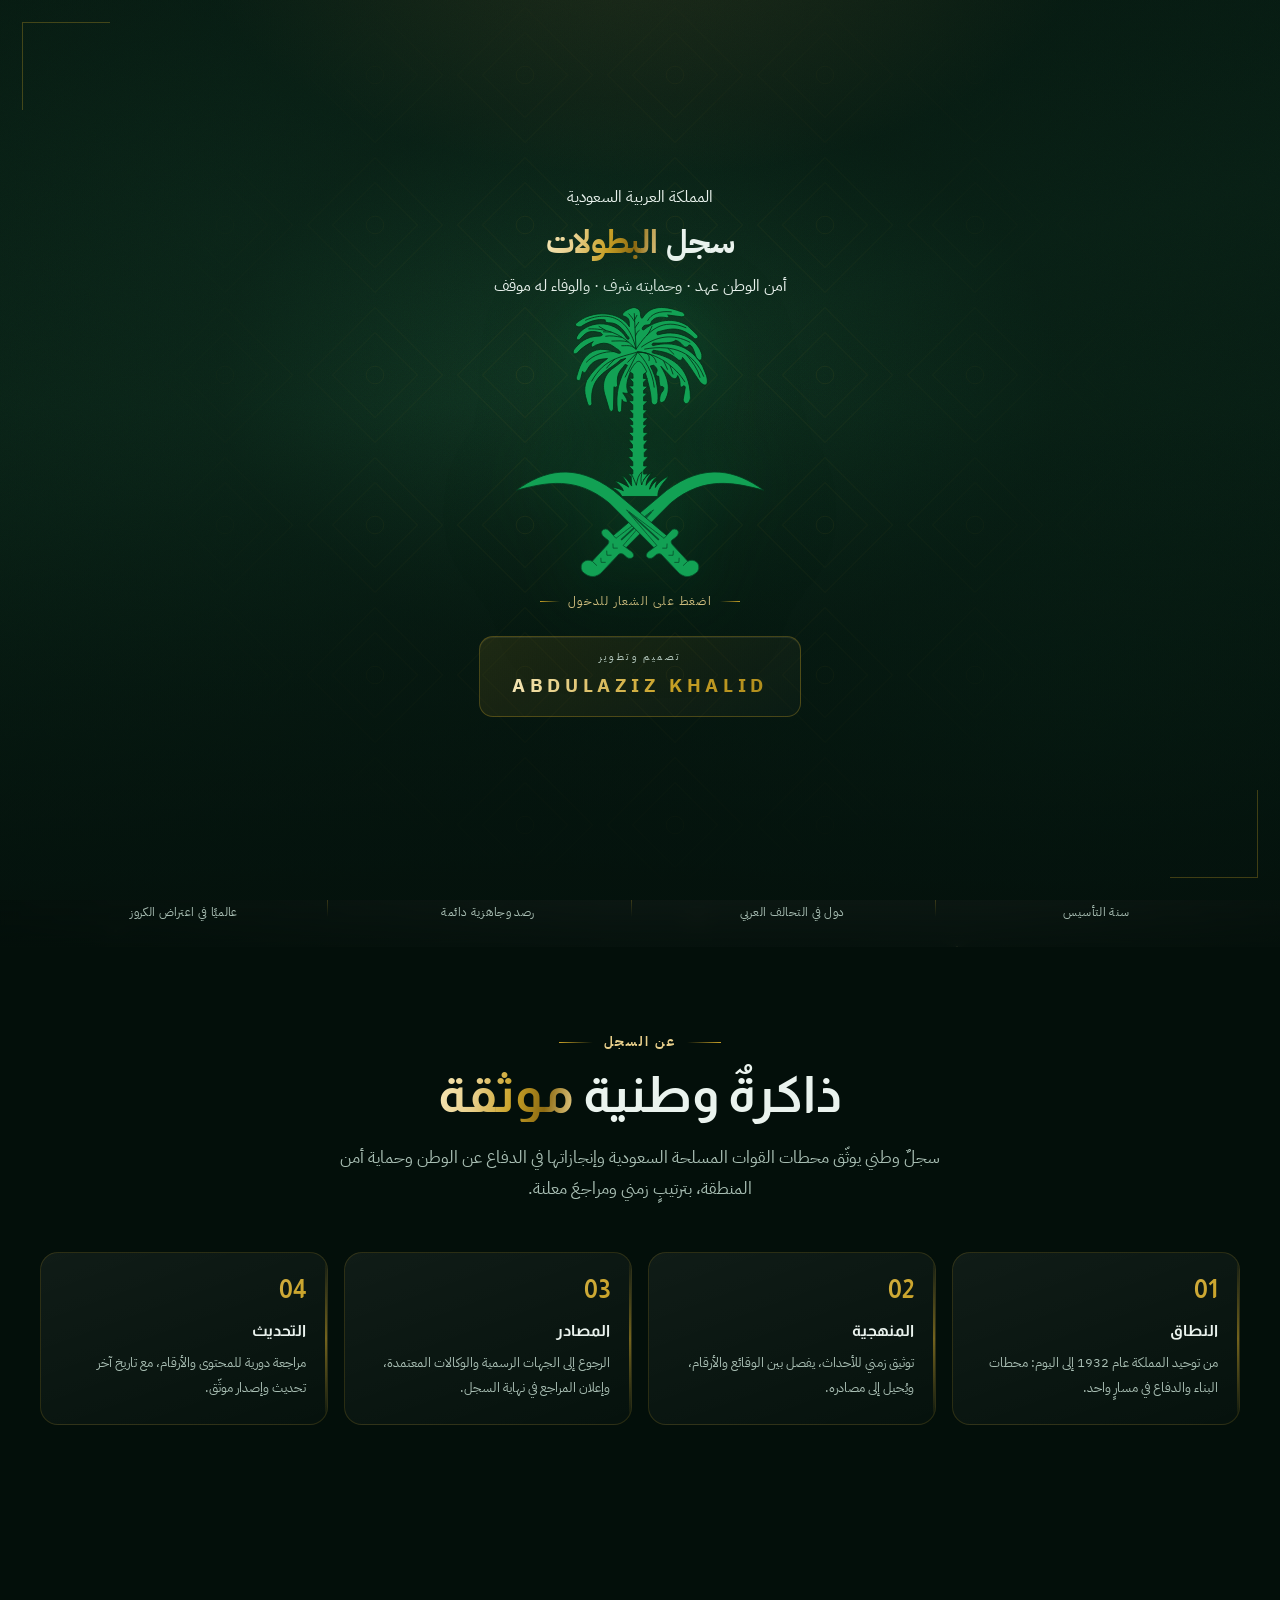
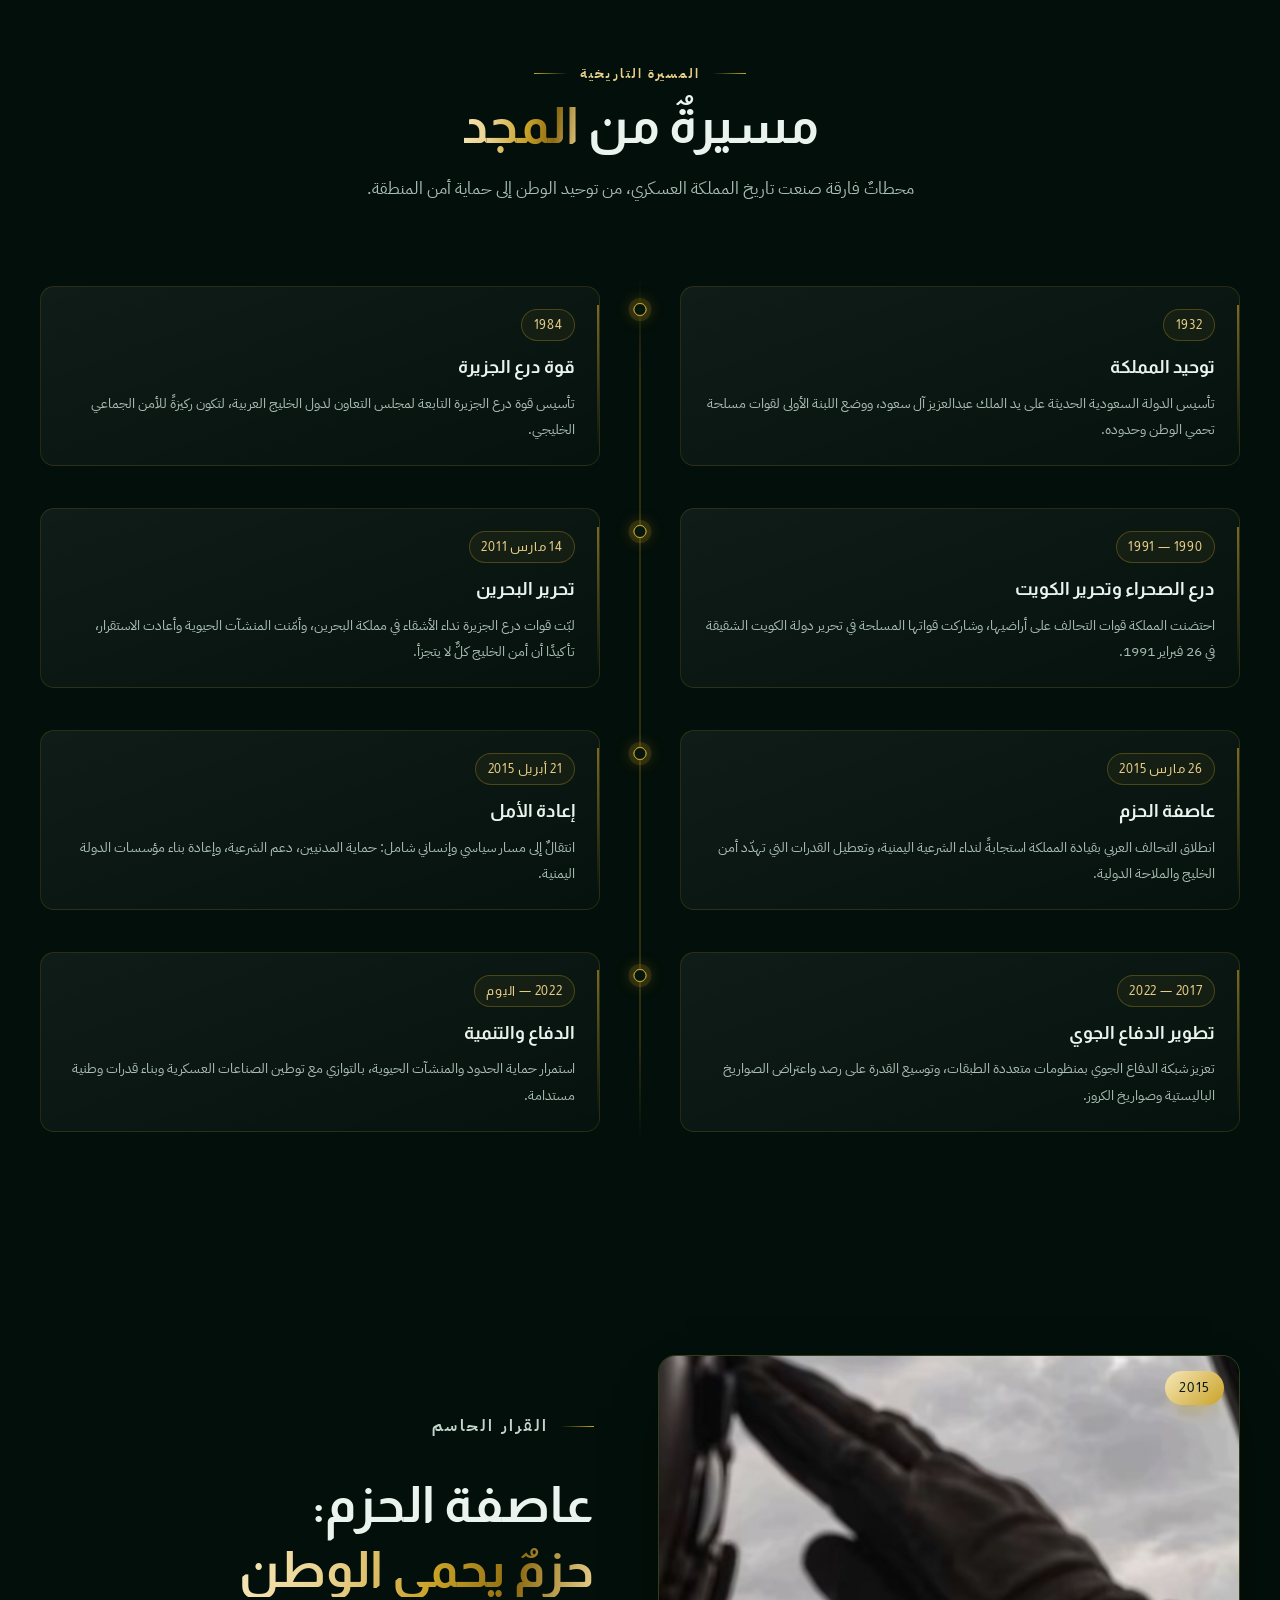
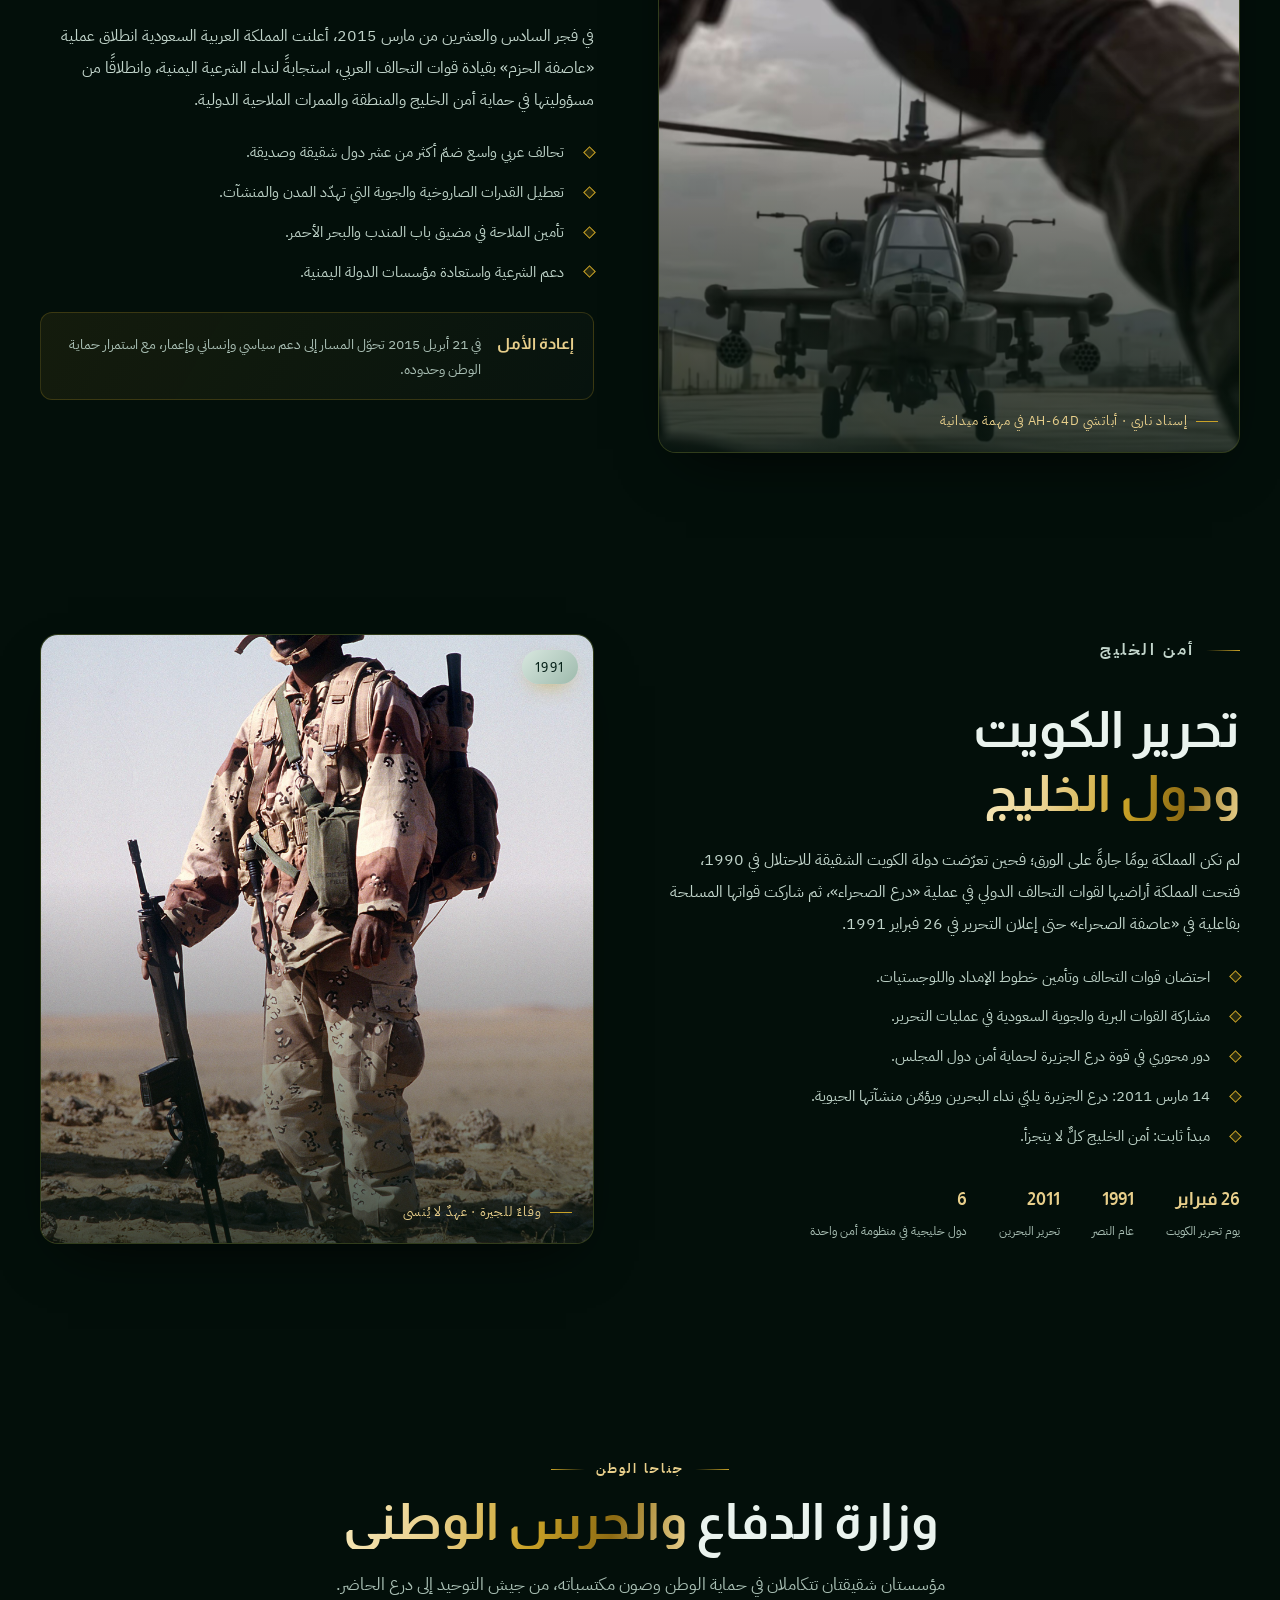
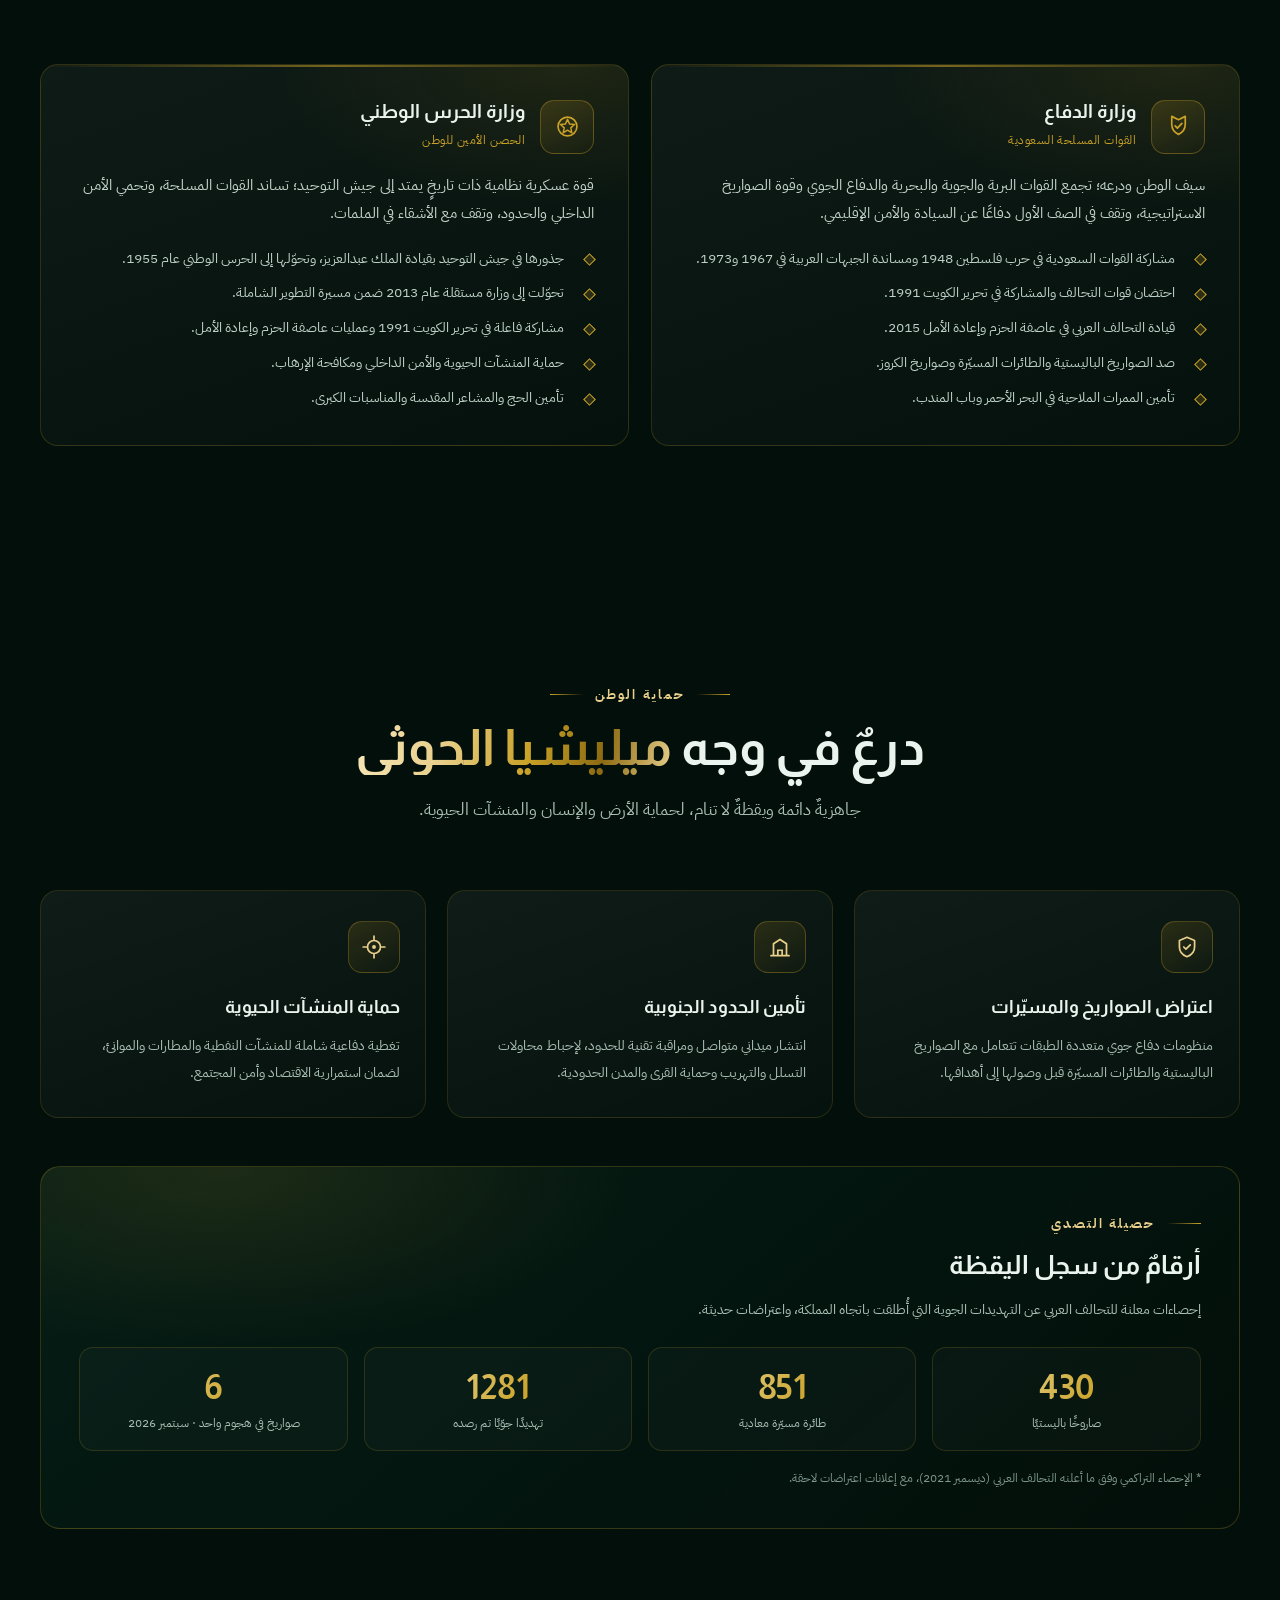
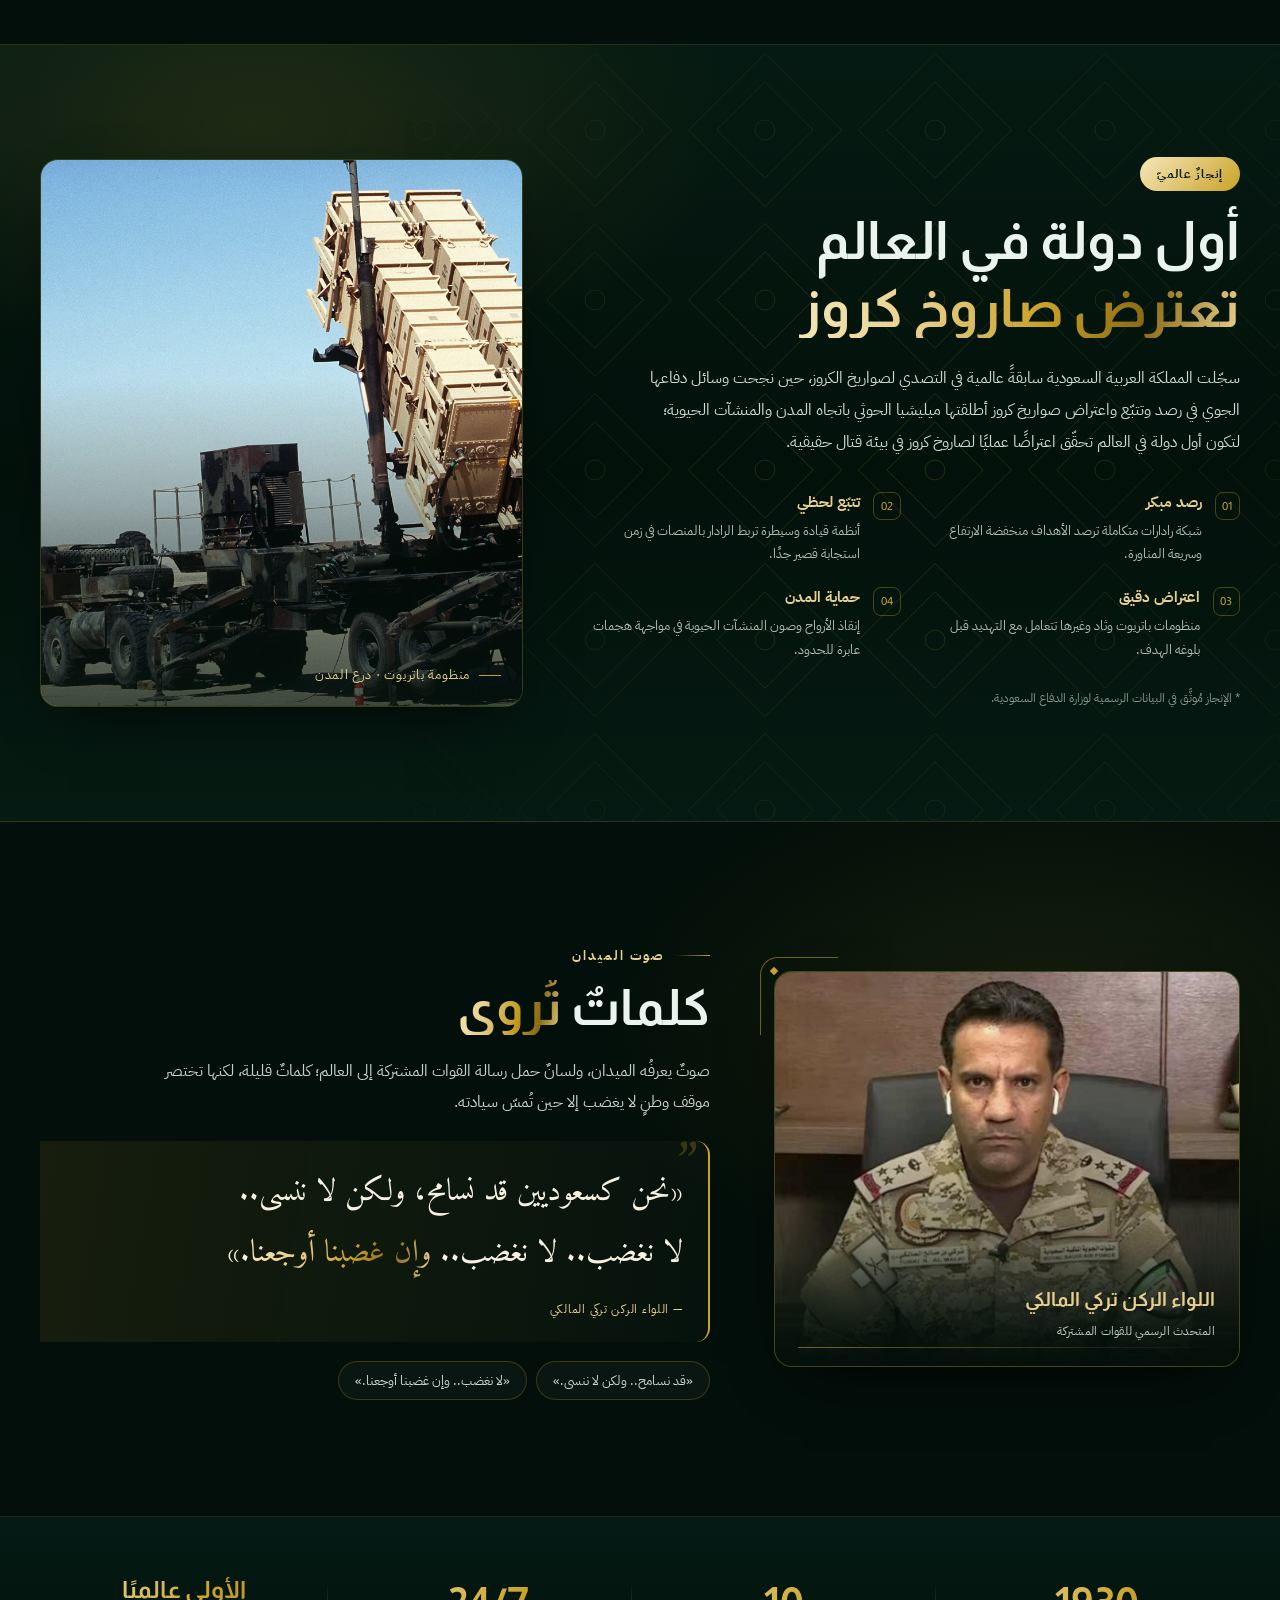
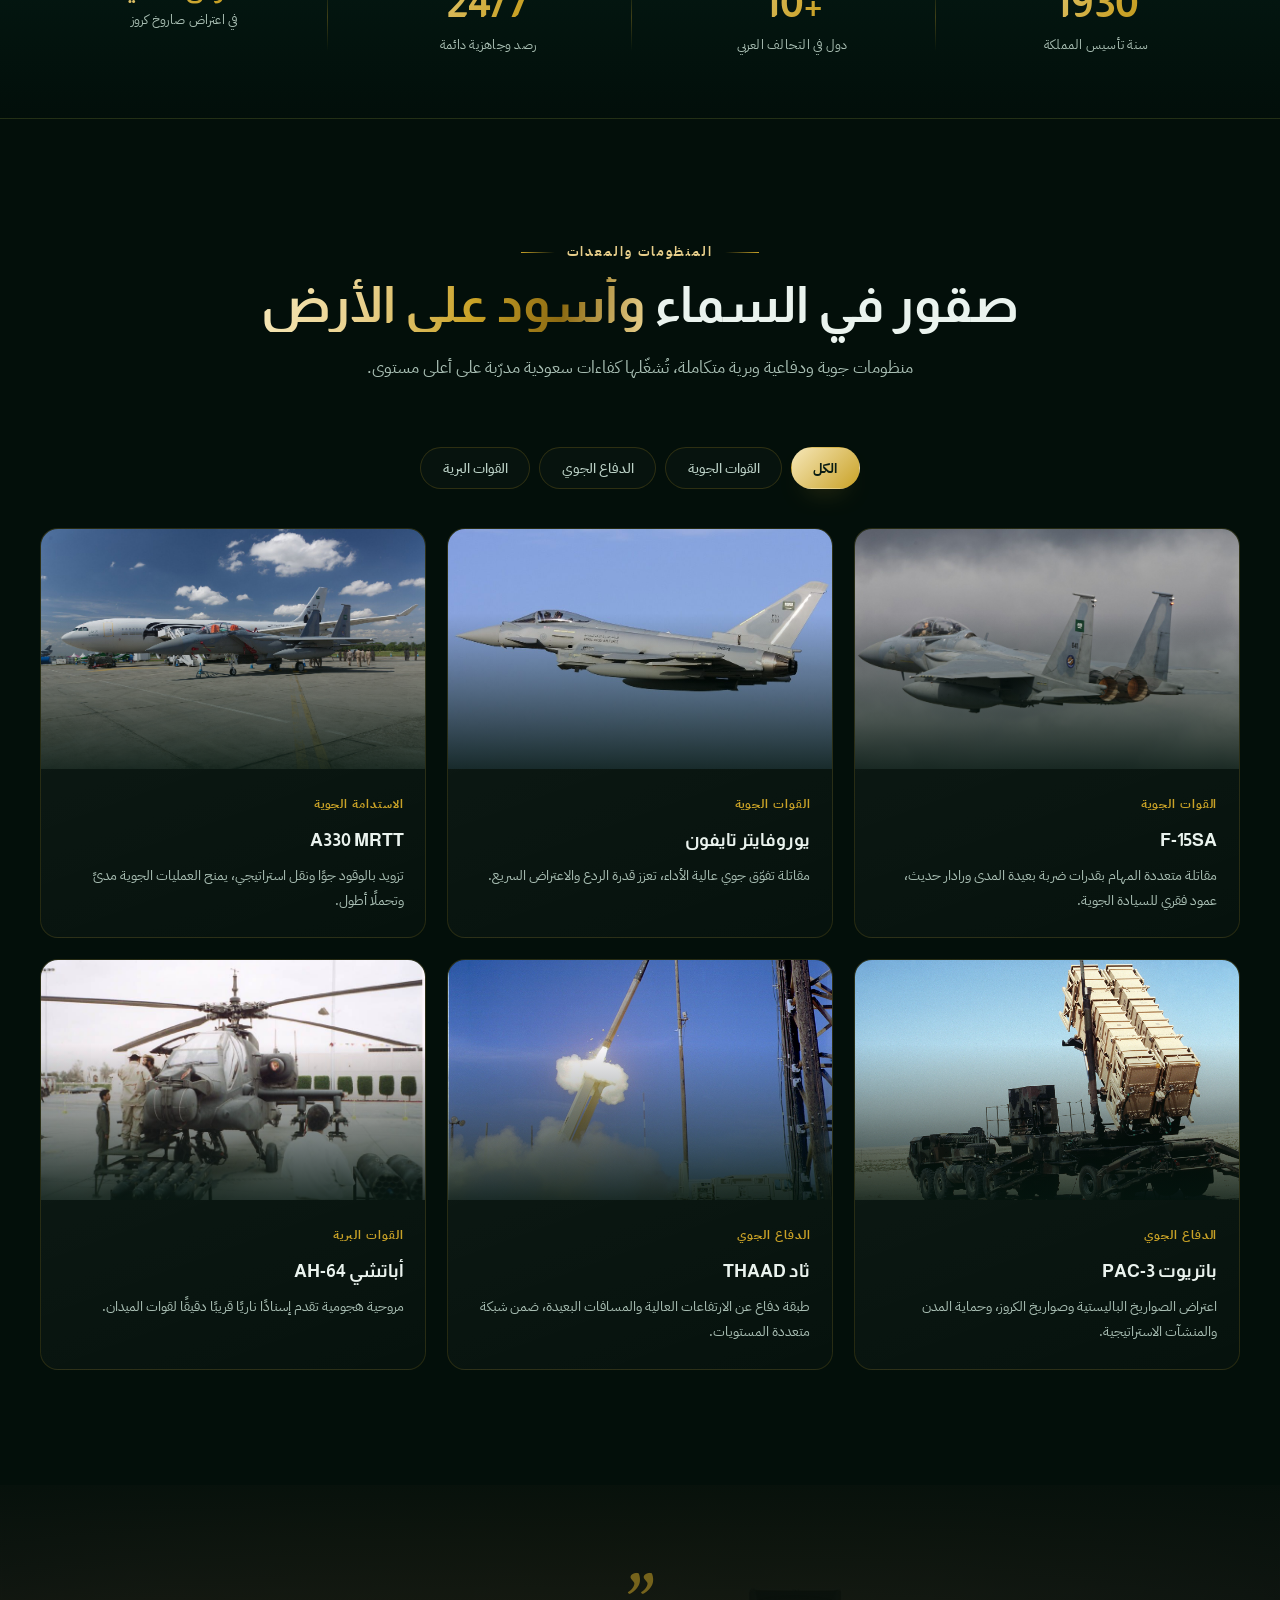
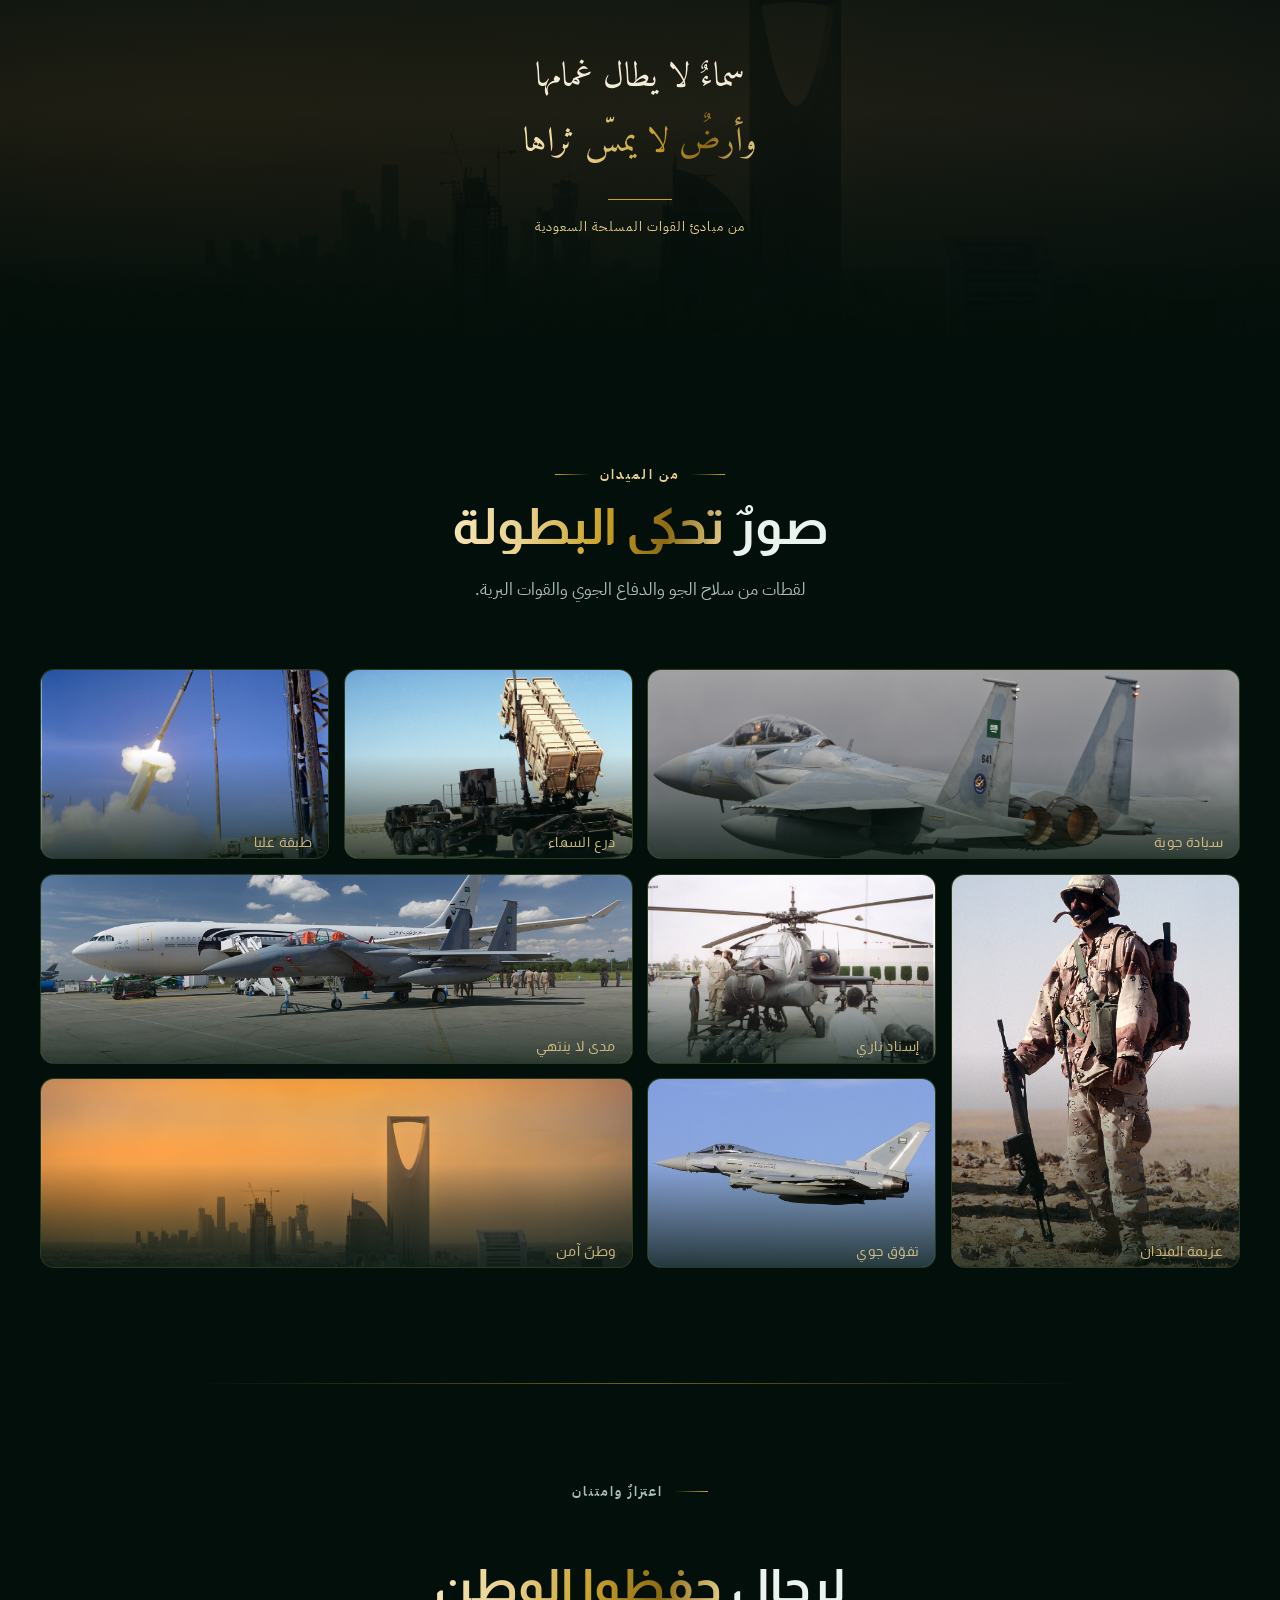
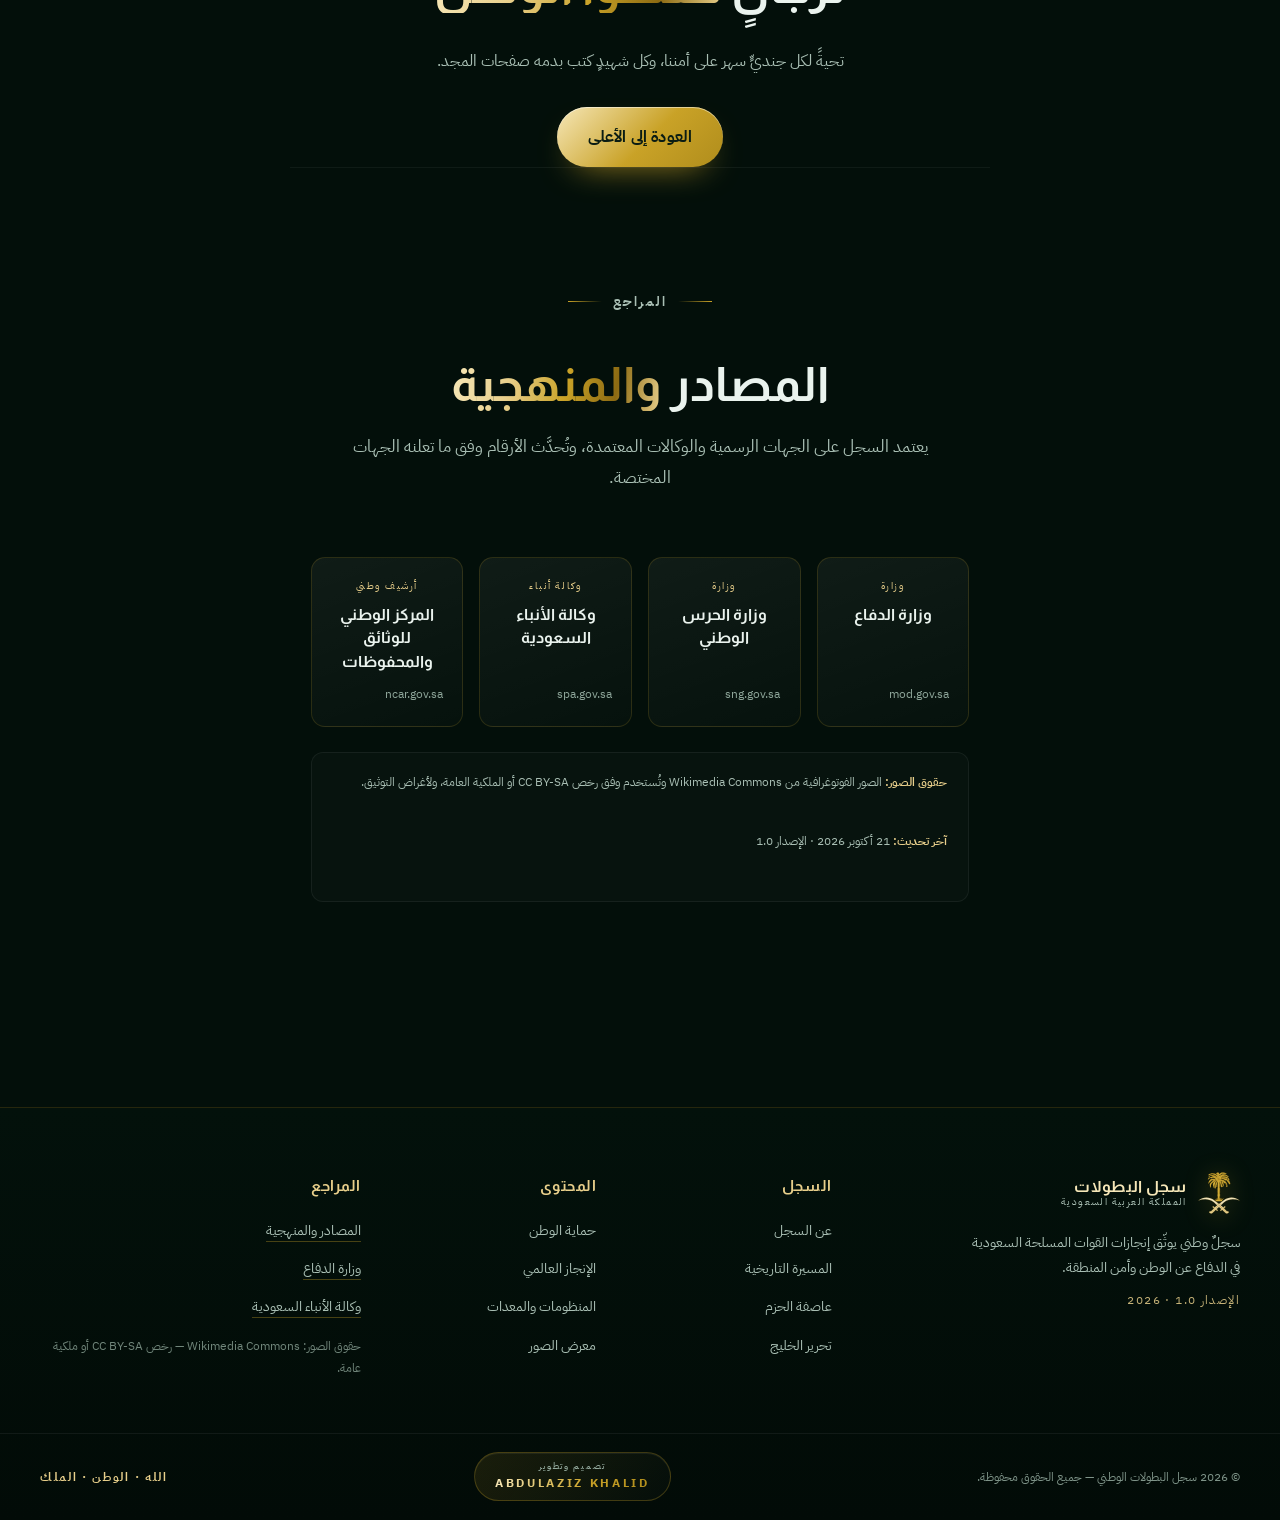
==== commit 6ac54b8b: "Add canonical URL and absolute social image" ====
--- a/index.html
+++ b/index.html
@@ -11,15 +11,17 @@
 <meta name="copyright" content="© 2026 ABDULAZIZ KHALID — جميع الحقوق محفوظة">
 <meta name="robots" content="index,follow">
 <meta property="og:type" content="website">
+<meta property="og:url" content="https://3ovz.github.io/">
+<link rel="canonical" href="https://3ovz.github.io/">
 <meta property="og:locale" content="ar_SA">
 <meta property="og:site_name" content="سجل البطولات الوطني">
 <meta property="og:title" content="سجل البطولات الوطني | المملكة العربية السعودية">
 <meta property="og:description" content="سجل وثائقي لإنجازات القوات المسلحة السعودية في الدفاع عن الوطن وأمن المنطقة.">
-<meta property="og:image" content="assets/img/f15.jpg">
+<meta property="og:image" content="https://3ovz.github.io/assets/img/f15.jpg">
 <meta name="twitter:card" content="summary_large_image">
 <meta name="twitter:title" content="سجل البطولات الوطني | المملكة العربية السعودية">
 <meta name="twitter:description" content="سجل وثائقي لإنجازات القوات المسلحة السعودية في الدفاع عن الوطن وأمن المنطقة.">
-<meta name="twitter:image" content="assets/img/f15.jpg">
+<meta name="twitter:image" content="https://3ovz.github.io/assets/img/f15.jpg">
 <link rel="icon" type="image/svg+xml" href="assets/img/emblem-green.svg">
 <link rel="preload" as="image" href="assets/img/f15.jpg" fetchpriority="high">
 <link rel="preconnect" href="https://fonts.googleapis.com">
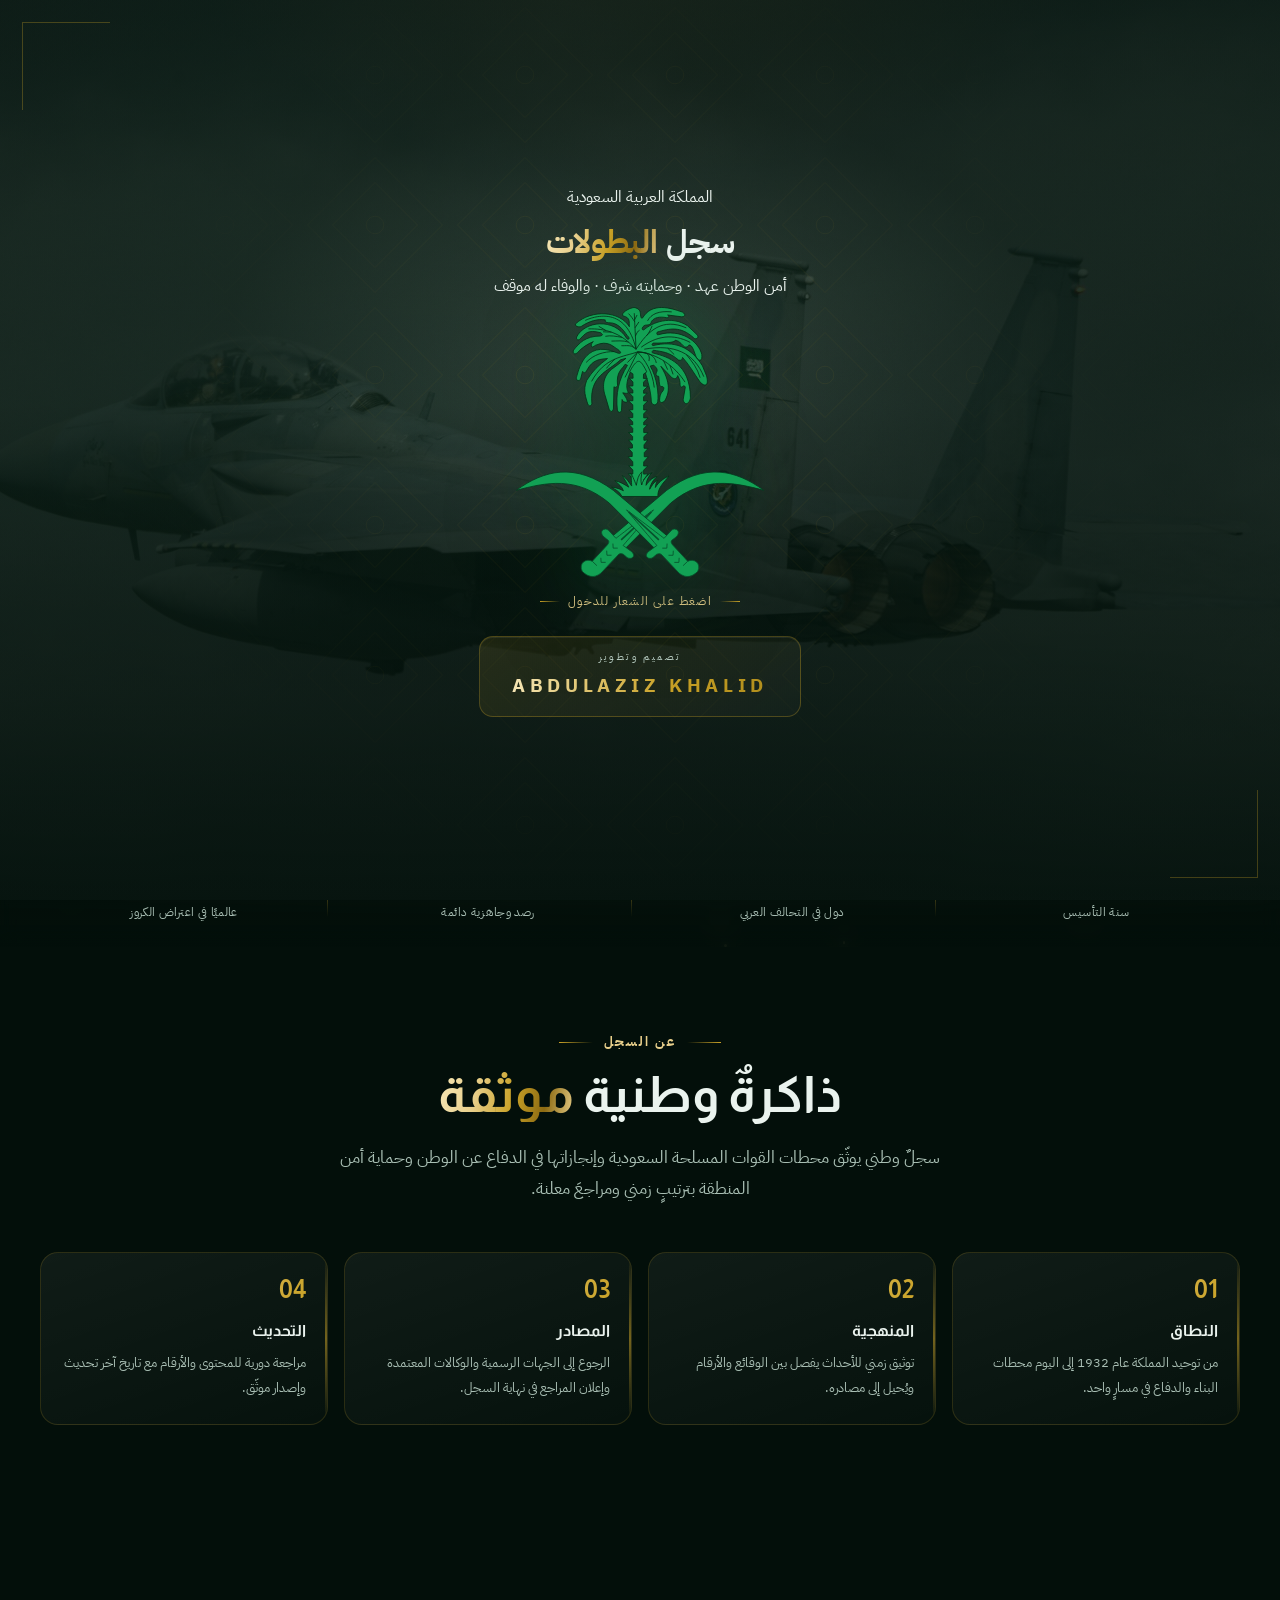
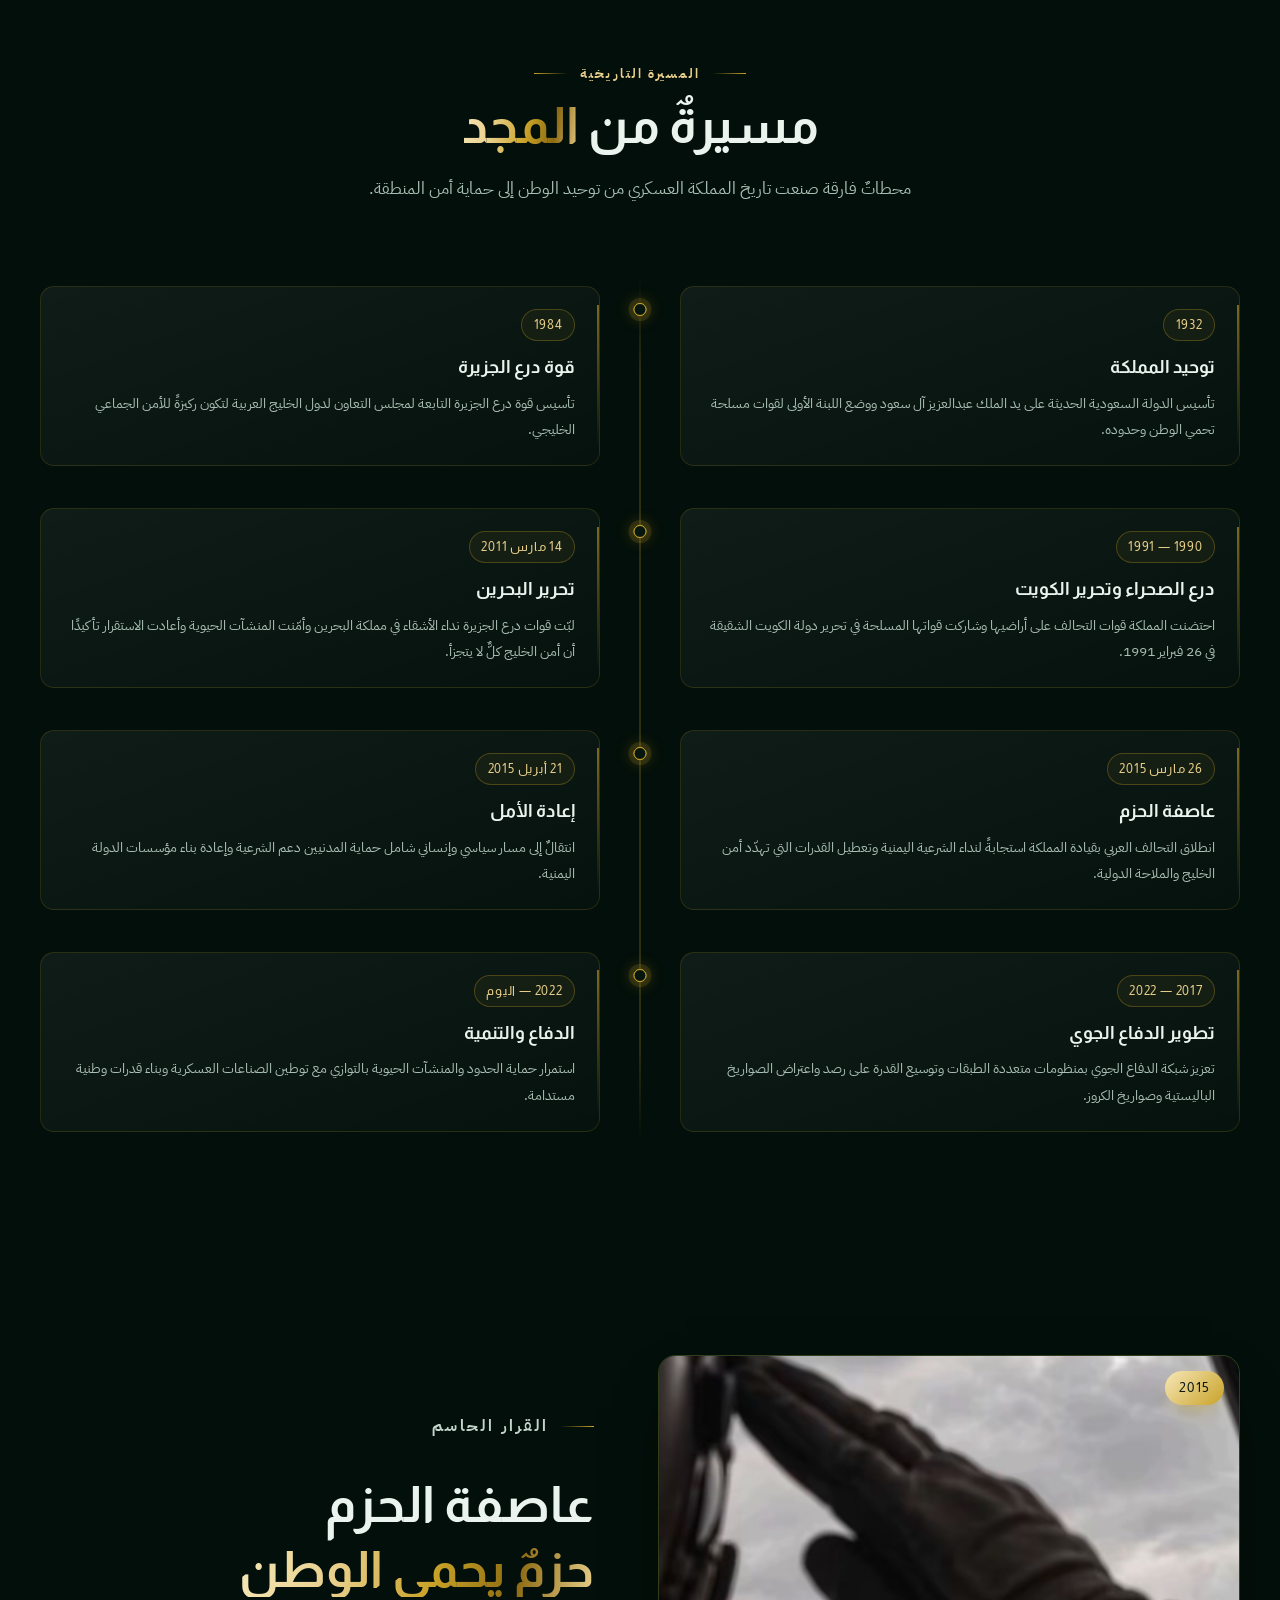
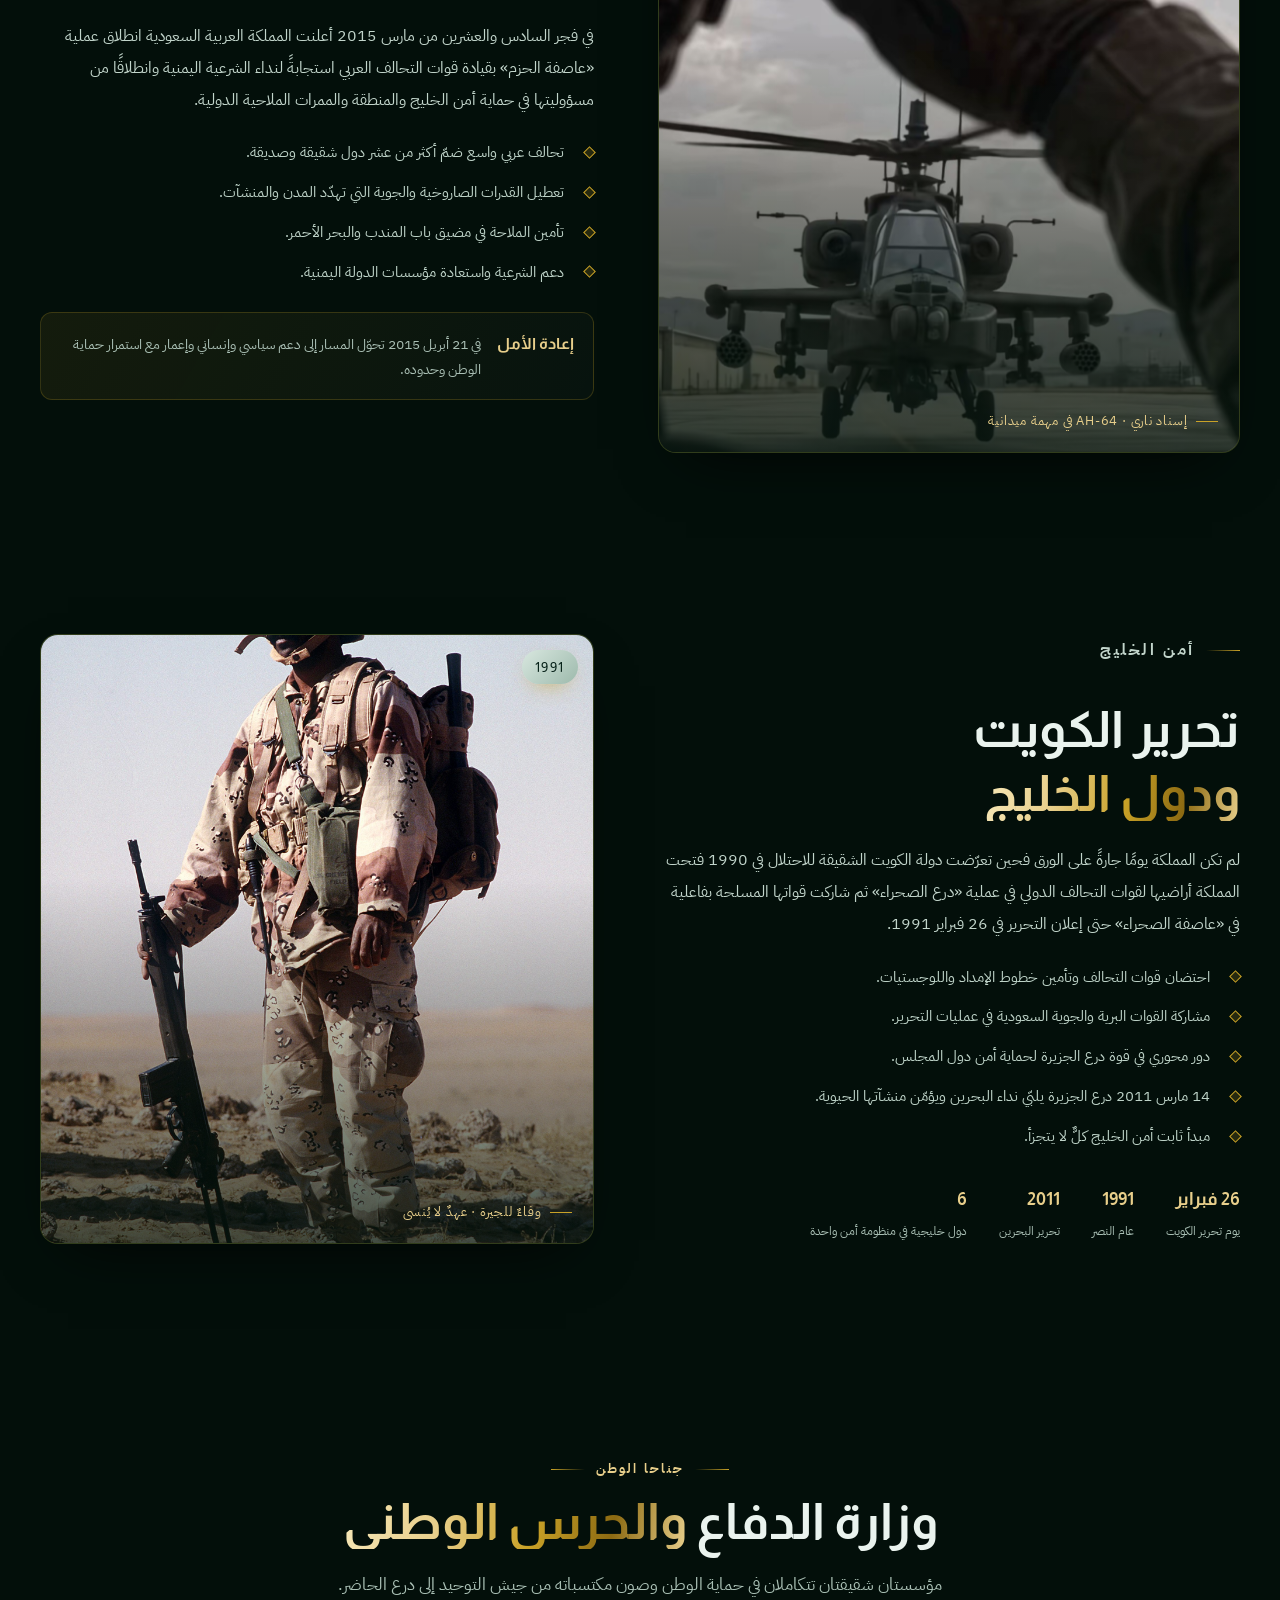
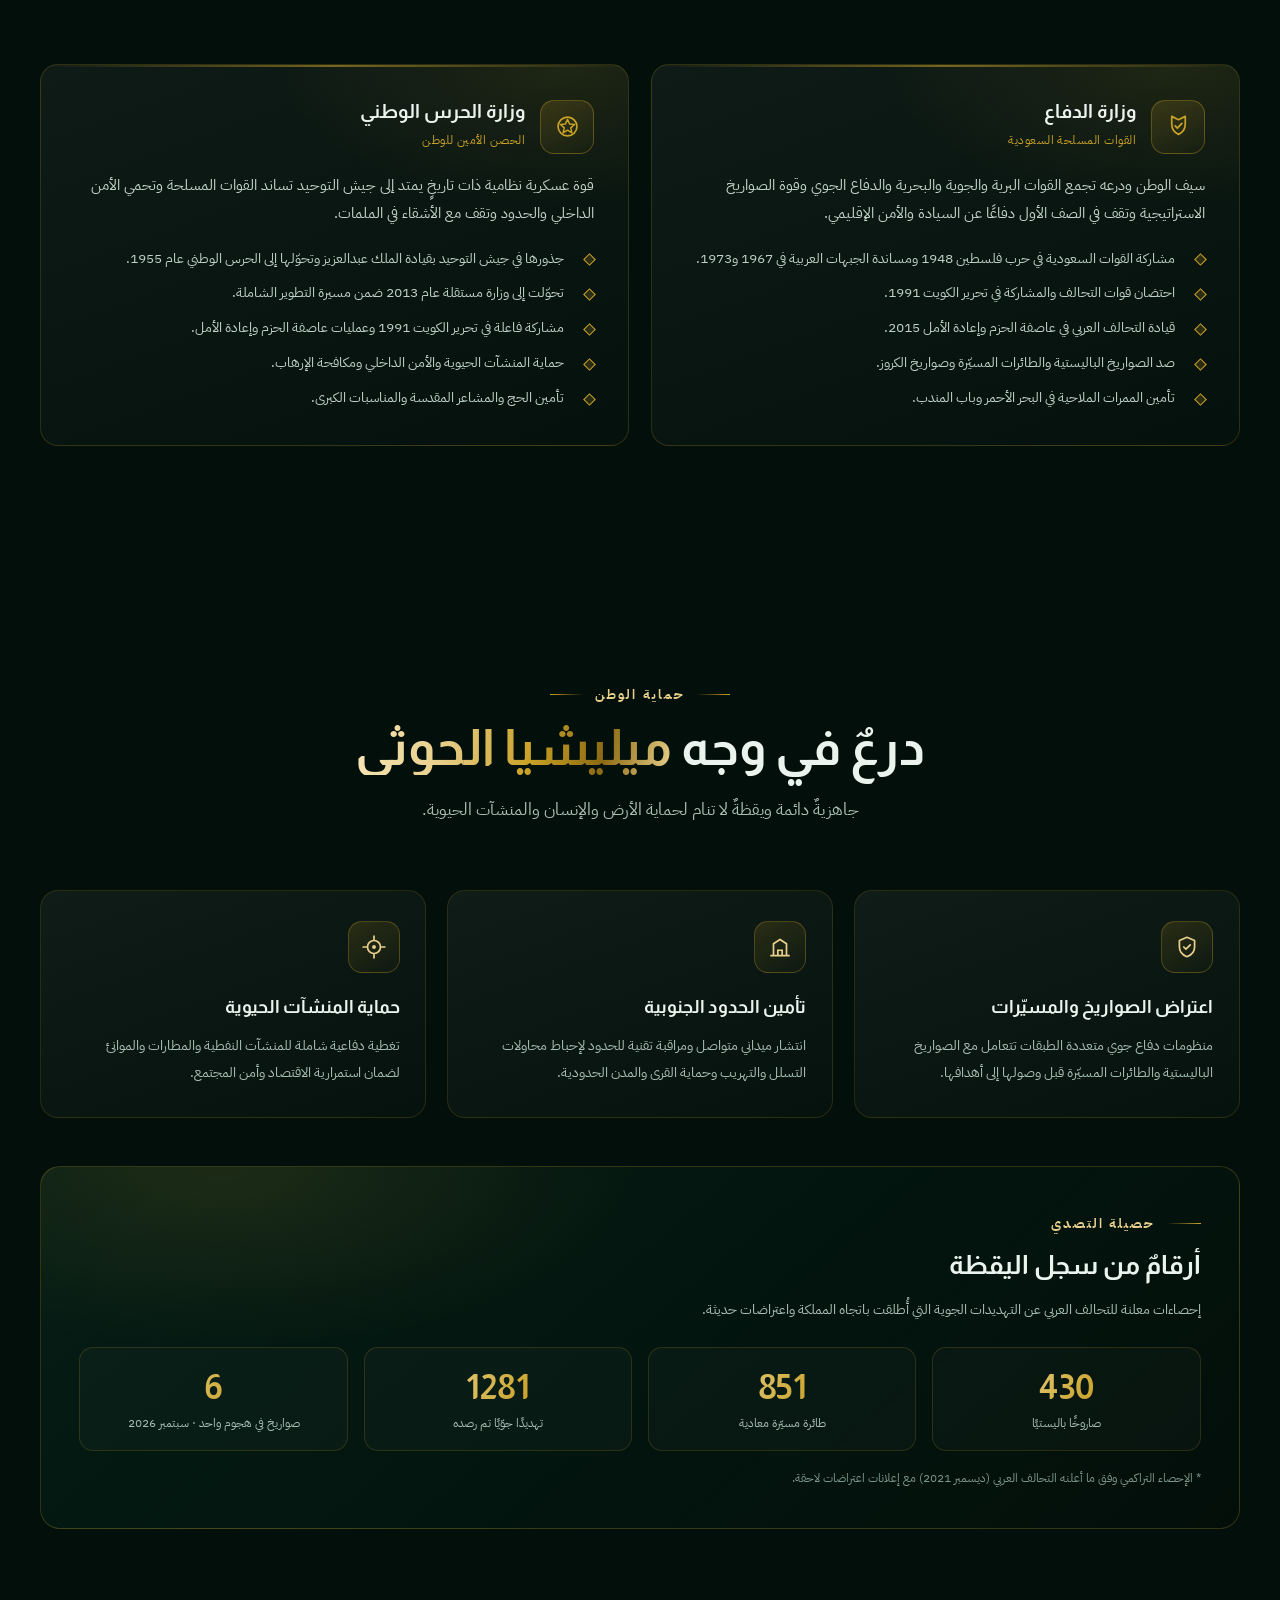
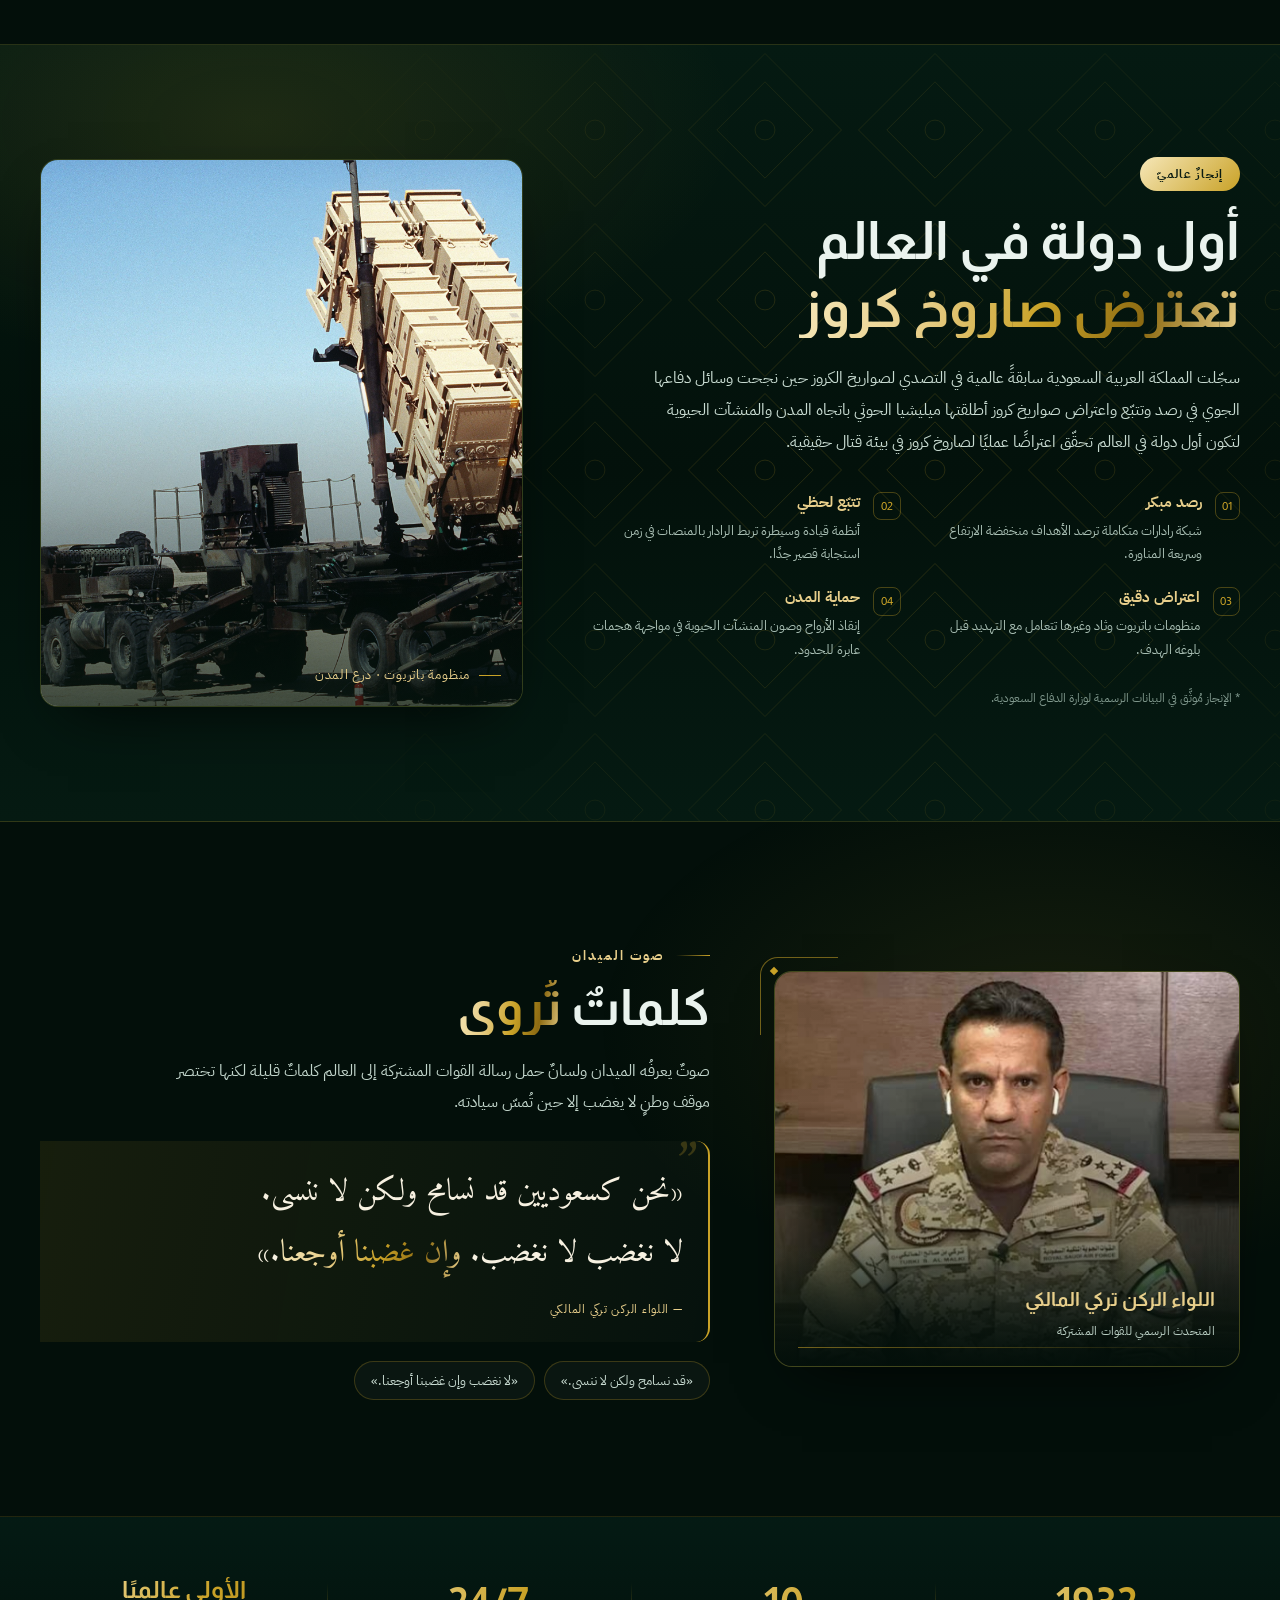
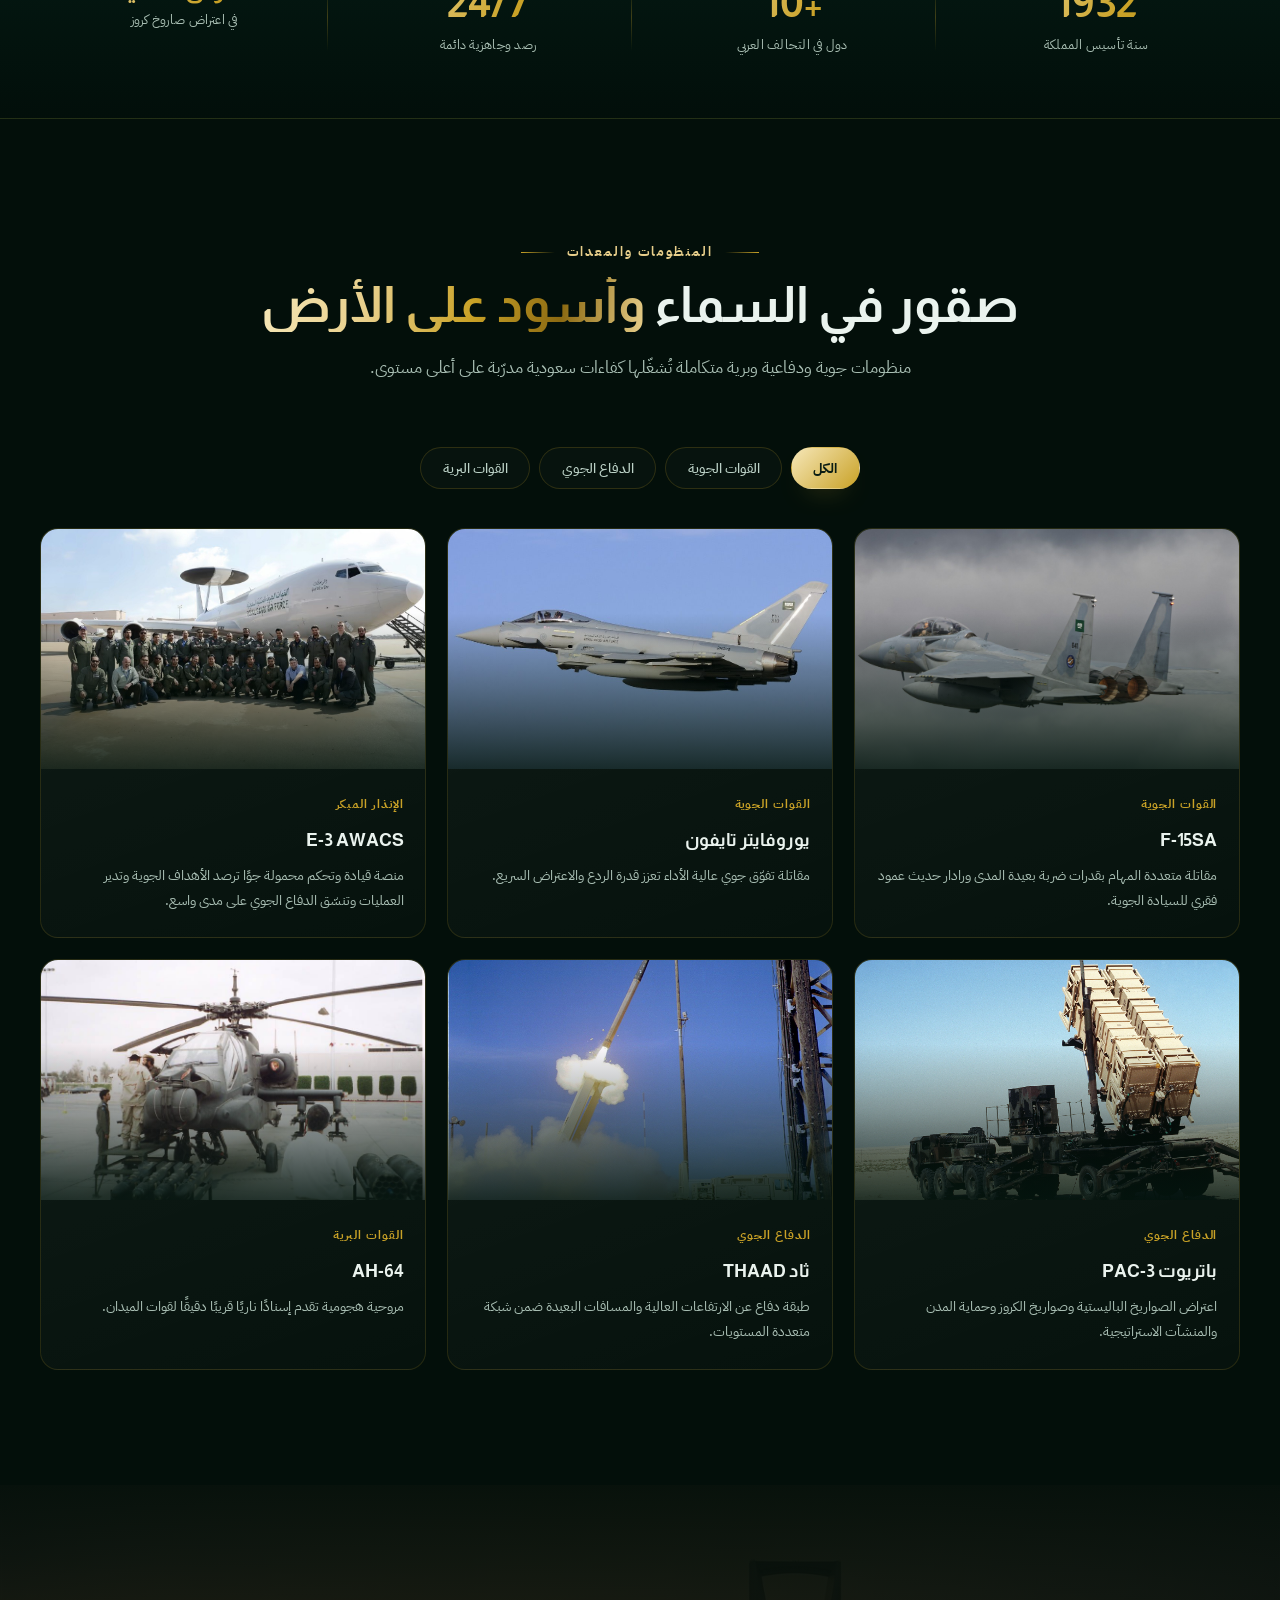
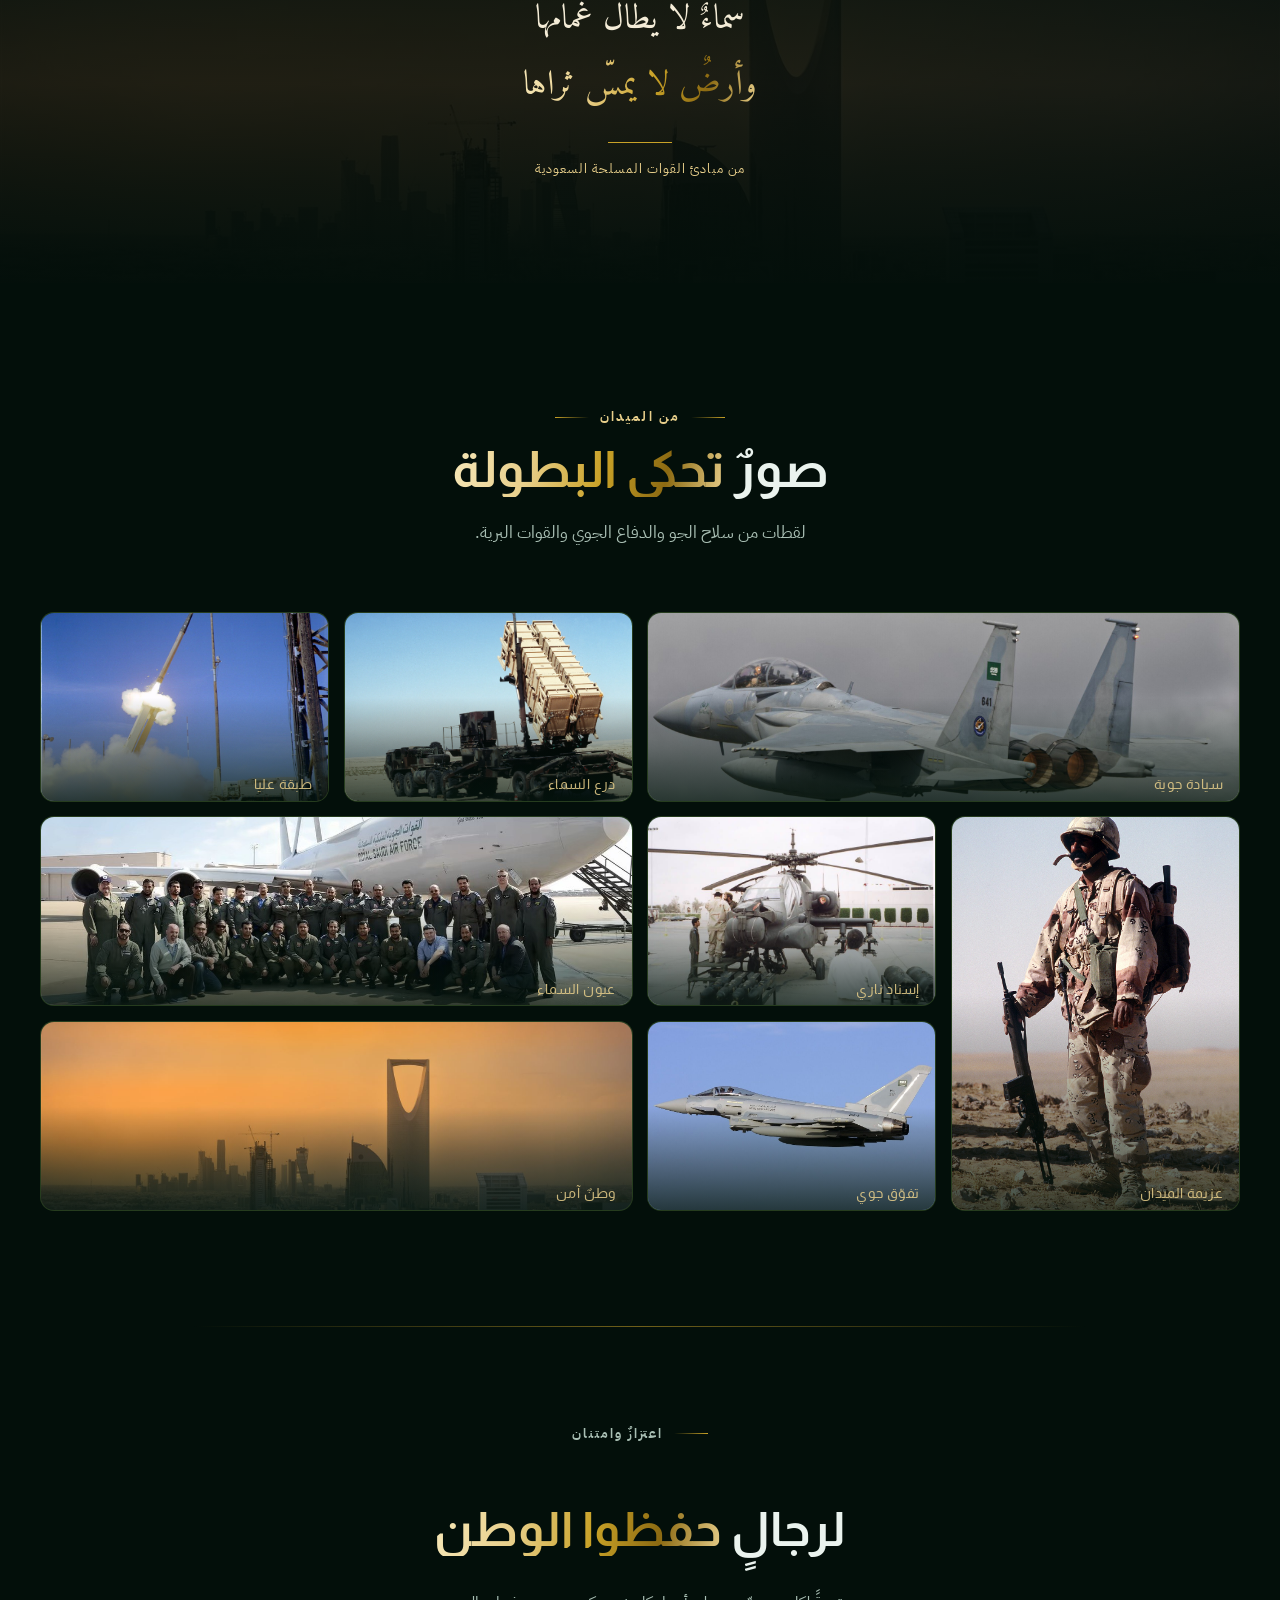
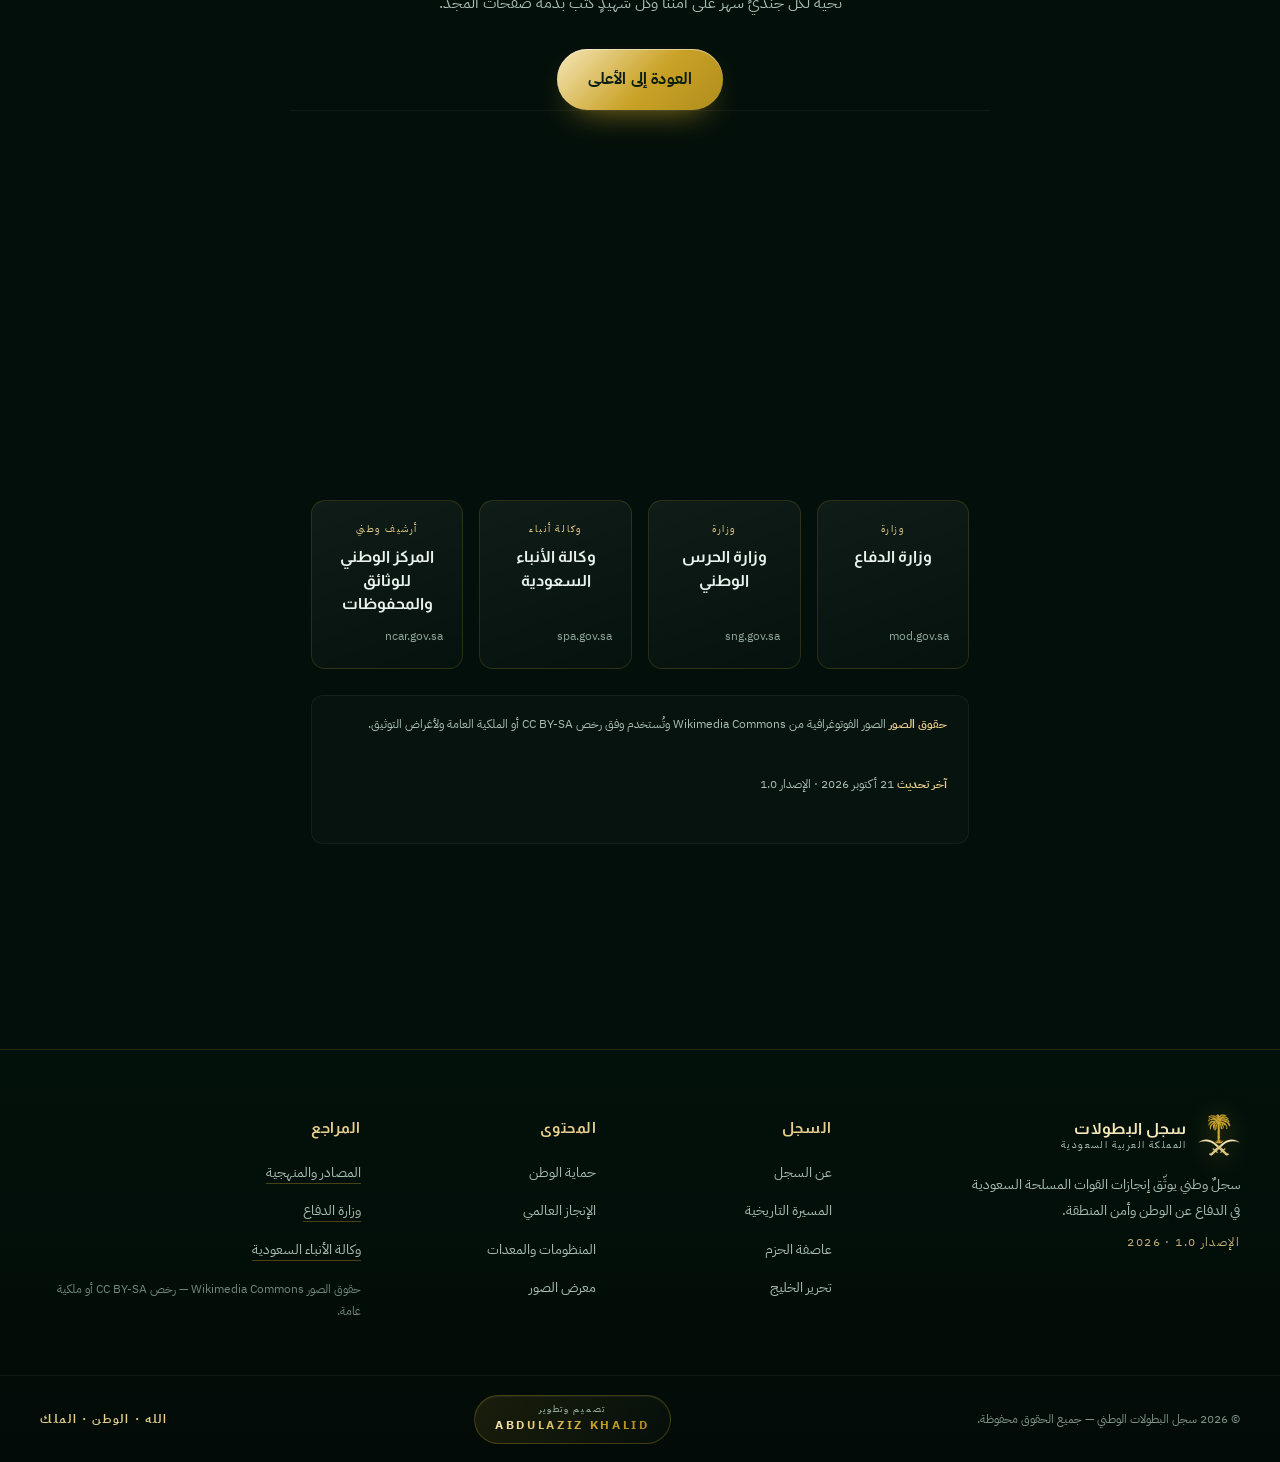
==== commit f0c121c9: "Update hero and intro videos, AWACS aircraft, and text cleanup" ====
--- a/index.html
+++ b/index.html
@@ -30,18 +30,18 @@
 <link rel="stylesheet" href="assets/css/style.css">
 <script type="application/ld+json">
 {
-  "@context": "https://schema.org",
-  "@type": "WebSite",
-  "name": "سجل البطولات الوطني",
-  "alternateName": "سجل البطولات",
-  "inLanguage": "ar",
-  "description": "السجل الوطني التوثيقي لإنجازات المملكة العربية السعودية العسكرية.",
-  "publisher": {
-    "@type": "Organization",
-    "name": "سجل البطولات الوطني",
-    "logo": {
-      "@type": "ImageObject",
-      "url": "assets/img/emblem-green.svg"
+  "@context" "https//schemaorg"
+  "@type" "WebSite"
+  "name" "سجل البطولات الوطني"
+  "alternateName" "سجل البطولات"
+  "inLanguage" "ar"
+  "description" "السجل الوطني التوثيقي لإنجازات المملكة العربية السعودية العسكرية"
+  "publisher" {
+    "@type" "Organization"
+    "name" "سجل البطولات الوطني"
+    "logo" {
+      "@type" "ImageObject"
+      "url" "assets/img/emblem-greensvg"
     }
   }
 }
@@ -54,7 +54,9 @@
 <!-- ===================== INTRO SPLASH ===================== -->
 <div class="intro" id="intro" role="dialog" aria-modal="true" aria-label="شاشة الدخول">
   <div class="intro__bg" aria-hidden="true">
-    <img src="assets/img/f15.jpg" alt="" width="1920" height="1282">
+    <video class="intro__video" autoplay muted loop playsinline preload="auto" poster="assets/img/f15.jpg">
+      <source src="assets/video/intro.mp4" type="video/mp4">
+    </video>
   </div>
   <div class="intro__pattern" aria-hidden="true"></div>
 
@@ -91,7 +93,7 @@
     </div>
     <div class="official-bar__meta">
       <span class="official-bar__pill">إصدار 2026</span>
-      <span class="official-bar__date">آخر تحديث: 21 أكتوبر 2026</span>
+      <span class="official-bar__date">آخر تحديث 21 أكتوبر 2026</span>
     </div>
   </div>
 </div>
@@ -130,7 +132,9 @@
 <!-- ===================== HERO ===================== -->
 <section class="hero" aria-label="المقدمة">
   <div class="hero__bg">
-    <img src="assets/img/f15.jpg" alt="مقاتلة F-15SA تابعة للقوات الجوية الملكية السعودية في طلعة جوية" width="1920" height="1282" fetchpriority="high">
+    <video class="hero__video" id="heroVideo" autoplay muted loop playsinline preload="auto" poster="assets/img/f15.jpg">
+      <source src="assets/video/hero.mov">
+    </video>
   </div>
   <div class="hero__veil"></div>
   <div class="hero__particles" id="particles" aria-hidden="true"></div>
@@ -147,7 +151,7 @@
       والوفاء له <span class="gold-text">موقف</span>
     </h1>
     <p class="hero__sub hero__article reveal" data-delay="160">
-      «الدفاع عن العقيدة الإسلامية، والمجتمع، والوطن، هو مسؤولية كل مواطن، ويحدد النظام الوسائل الكفيلة بذلك.»
+      «الدفاع عن العقيدة الإسلامية والمجتمع والوطن هو مسؤولية كل مواطن ويحدد النظام الوسائل الكفيلة بذلك.»
       <span class="hero__article-src">المادة الرابعة والثلاثون · النظام الأساسي للحكم</span>
     </p>
     <div class="hero__actions reveal" data-delay="240">
@@ -182,7 +186,7 @@
       <p class="eyebrow">عن السجل</p>
       <h2 class="section__title">ذاكرةٌ وطنية <span class="gold-text">موثّقة</span></h2>
       <p class="section__sub">
-        سجلٌ وطني يوثّق محطات القوات المسلحة السعودية وإنجازاتها في الدفاع عن الوطن وحماية أمن المنطقة،
+        سجلٌ وطني يوثّق محطات القوات المسلحة السعودية وإنجازاتها في الدفاع عن الوطن وحماية أمن المنطقة
         بترتيبٍ زمني ومراجعَ معلنة.
       </p>
     </div>
@@ -191,22 +195,22 @@
       <article class="about__card reveal">
         <span class="about__num">01</span>
         <h3>النطاق</h3>
-        <p>من توحيد المملكة عام 1932 إلى اليوم: محطات البناء والدفاع في مسارٍ واحد.</p>
+        <p>من توحيد المملكة عام 1932 إلى اليوم محطات البناء والدفاع في مسارٍ واحد.</p>
       </article>
       <article class="about__card reveal" data-delay="60">
         <span class="about__num">02</span>
         <h3>المنهجية</h3>
-        <p>توثيق زمني للأحداث، يفصل بين الوقائع والأرقام، ويُحيل إلى مصادره.</p>
+        <p>توثيق زمني للأحداث يفصل بين الوقائع والأرقام ويُحيل إلى مصادره.</p>
       </article>
       <article class="about__card reveal" data-delay="120">
         <span class="about__num">03</span>
         <h3>المصادر</h3>
-        <p>الرجوع إلى الجهات الرسمية والوكالات المعتمدة، وإعلان المراجع في نهاية السجل.</p>
+        <p>الرجوع إلى الجهات الرسمية والوكالات المعتمدة وإعلان المراجع في نهاية السجل.</p>
       </article>
       <article class="about__card reveal" data-delay="180">
         <span class="about__num">04</span>
         <h3>التحديث</h3>
-        <p>مراجعة دورية للمحتوى والأرقام، مع تاريخ آخر تحديث وإصدار موثّق.</p>
+        <p>مراجعة دورية للمحتوى والأرقام مع تاريخ آخر تحديث وإصدار موثّق.</p>
       </article>
     </div>
   </div>
@@ -218,7 +222,7 @@
     <header class="section__head reveal">
       <p class="eyebrow">المسيرة التاريخية</p>
       <h2 class="section__title">مسيرةٌ من <span class="gold-text">المجد</span></h2>
-      <p class="section__sub">محطاتٌ فارقة صنعت تاريخ المملكة العسكري، من توحيد الوطن إلى حماية أمن المنطقة.</p>
+      <p class="section__sub">محطاتٌ فارقة صنعت تاريخ المملكة العسكري من توحيد الوطن إلى حماية أمن المنطقة.</p>
     </header>
 
     <div class="timeline">
@@ -227,7 +231,7 @@
         <div class="tl-card">
           <span class="tl-year">1932</span>
           <h3>توحيد المملكة</h3>
-          <p>تأسيس الدولة السعودية الحديثة على يد الملك عبدالعزيز آل سعود، ووضع اللبنة الأولى لقوات مسلحة تحمي الوطن وحدوده.</p>
+          <p>تأسيس الدولة السعودية الحديثة على يد الملك عبدالعزيز آل سعود ووضع اللبنة الأولى لقوات مسلحة تحمي الوطن وحدوده.</p>
         </div>
       </article>
 
@@ -236,7 +240,7 @@
         <div class="tl-card">
           <span class="tl-year">1984</span>
           <h3>قوة درع الجزيرة</h3>
-          <p>تأسيس قوة درع الجزيرة التابعة لمجلس التعاون لدول الخليج العربية، لتكون ركيزةً للأمن الجماعي الخليجي.</p>
+          <p>تأسيس قوة درع الجزيرة التابعة لمجلس التعاون لدول الخليج العربية لتكون ركيزةً للأمن الجماعي الخليجي.</p>
         </div>
       </article>
 
@@ -245,7 +249,7 @@
         <div class="tl-card">
           <span class="tl-year">1990 — 1991</span>
           <h3>درع الصحراء وتحرير الكويت</h3>
-          <p>احتضنت المملكة قوات التحالف على أراضيها، وشاركت قواتها المسلحة في تحرير دولة الكويت الشقيقة في 26 فبراير 1991.</p>
+          <p>احتضنت المملكة قوات التحالف على أراضيها وشاركت قواتها المسلحة في تحرير دولة الكويت الشقيقة في 26 فبراير 1991.</p>
         </div>
       </article>
 
@@ -254,7 +258,7 @@
         <div class="tl-card">
           <span class="tl-year">14 مارس 2011</span>
           <h3>تحرير البحرين</h3>
-          <p>لبّت قوات درع الجزيرة نداء الأشقاء في مملكة البحرين، وأمّنت المنشآت الحيوية وأعادت الاستقرار، تأكيدًا أن أمن الخليج كلٌّ لا يتجزأ.</p>
+          <p>لبّت قوات درع الجزيرة نداء الأشقاء في مملكة البحرين وأمّنت المنشآت الحيوية وأعادت الاستقرار تأكيدًا أن أمن الخليج كلٌّ لا يتجزأ.</p>
         </div>
       </article>
 
@@ -263,7 +267,7 @@
         <div class="tl-card">
           <span class="tl-year">26 مارس 2015</span>
           <h3>عاصفة الحزم</h3>
-          <p>انطلاق التحالف العربي بقيادة المملكة استجابةً لنداء الشرعية اليمنية، وتعطيل القدرات التي تهدّد أمن الخليج والملاحة الدولية.</p>
+          <p>انطلاق التحالف العربي بقيادة المملكة استجابةً لنداء الشرعية اليمنية وتعطيل القدرات التي تهدّد أمن الخليج والملاحة الدولية.</p>
         </div>
       </article>
 
@@ -272,7 +276,7 @@
         <div class="tl-card">
           <span class="tl-year">21 أبريل 2015</span>
           <h3>إعادة الأمل</h3>
-          <p>انتقالٌ إلى مسار سياسي وإنساني شامل: حماية المدنيين، دعم الشرعية، وإعادة بناء مؤسسات الدولة اليمنية.</p>
+          <p>انتقالٌ إلى مسار سياسي وإنساني شامل حماية المدنيين دعم الشرعية وإعادة بناء مؤسسات الدولة اليمنية.</p>
         </div>
       </article>
 
@@ -281,7 +285,7 @@
         <div class="tl-card">
           <span class="tl-year">2017 — 2022</span>
           <h3>تطوير الدفاع الجوي</h3>
-          <p>تعزيز شبكة الدفاع الجوي بمنظومات متعددة الطبقات، وتوسيع القدرة على رصد واعتراض الصواريخ الباليستية وصواريخ الكروز.</p>
+          <p>تعزيز شبكة الدفاع الجوي بمنظومات متعددة الطبقات وتوسيع القدرة على رصد واعتراض الصواريخ الباليستية وصواريخ الكروز.</p>
         </div>
       </article>
 
@@ -290,7 +294,7 @@
         <div class="tl-card">
           <span class="tl-year">2022 — اليوم</span>
           <h3>الدفاع والتنمية</h3>
-          <p>استمرار حماية الحدود والمنشآت الحيوية، بالتوازي مع توطين الصناعات العسكرية وبناء قدرات وطنية مستدامة.</p>
+          <p>استمرار حماية الحدود والمنشآت الحيوية بالتوازي مع توطين الصناعات العسكرية وبناء قدرات وطنية مستدامة.</p>
         </div>
       </article>
     </div>
@@ -302,18 +306,18 @@
   <div class="container feature__grid">
     <div class="feature__media reveal">
       <figure class="frame">
-        <img src="assets/img/apache-saudi.jpg" alt="مروحية أباتشي AH-64D السعودية على أرض الميدان قبيل الإقلاع" width="1179" height="1574" loading="lazy">
-        <figcaption>إسناد ناري · أباتشي AH-64D في مهمة ميدانية</figcaption>
+        <img src="assets/img/apache-saudi.jpg" alt="مروحية AH-64 السعودية على أرض الميدان قبيل الإقلاع" width="1179" height="1574" loading="lazy">
+        <figcaption>إسناد ناري · AH-64 في مهمة ميدانية</figcaption>
       </figure>
       <div class="frame__tag">2015</div>
     </div>
 
     <div class="feature__body reveal" data-delay="80">
       <p class="eyebrow">القرار الحاسم</p>
-      <h2 class="section__title">عاصفة الحزم:<br><span class="gold-text">حزمٌ يحمي الوطن</span></h2>
+      <h2 class="section__title">عاصفة الحزم<br><span class="gold-text">حزمٌ يحمي الوطن</span></h2>
       <p>
-        في فجر السادس والعشرين من مارس 2015، أعلنت المملكة العربية السعودية انطلاق عملية «عاصفة الحزم»
-        بقيادة قوات التحالف العربي، استجابةً لنداء الشرعية اليمنية، وانطلاقًا من مسؤوليتها في حماية أمن
+        في فجر السادس والعشرين من مارس 2015 أعلنت المملكة العربية السعودية انطلاق عملية «عاصفة الحزم»
+        بقيادة قوات التحالف العربي استجابةً لنداء الشرعية اليمنية وانطلاقًا من مسؤوليتها في حماية أمن
         الخليج والمنطقة والممرات الملاحية الدولية.
       </p>
       <ul class="ticks">
@@ -324,7 +328,7 @@
       </ul>
       <div class="note">
         <strong>إعادة الأمل</strong>
-        <span>في 21 أبريل 2015 تحوّل المسار إلى دعم سياسي وإنساني وإعمار، مع استمرار حماية الوطن وحدوده.</span>
+        <span>في 21 أبريل 2015 تحوّل المسار إلى دعم سياسي وإنساني وإعمار مع استمرار حماية الوطن وحدوده.</span>
       </div>
     </div>
   </div>
@@ -345,16 +349,16 @@
       <p class="eyebrow">أمن الخليج</p>
       <h2 class="section__title">تحرير الكويت<br><span class="gold-text">ودول الخليج</span></h2>
       <p>
-        لم تكن المملكة يومًا جارةً على الورق؛ فحين تعرّضت دولة الكويت الشقيقة للاحتلال في 1990،
-        فتحت المملكة أراضيها لقوات التحالف الدولي في عملية «درع الصحراء»، ثم شاركت قواتها المسلحة
+        لم تكن المملكة يومًا جارةً على الورق فحين تعرّضت دولة الكويت الشقيقة للاحتلال في 1990
+        فتحت المملكة أراضيها لقوات التحالف الدولي في عملية «درع الصحراء» ثم شاركت قواتها المسلحة
         بفاعلية في «عاصفة الصحراء» حتى إعلان التحرير في 26 فبراير 1991.
       </p>
       <ul class="ticks">
         <li>احتضان قوات التحالف وتأمين خطوط الإمداد واللوجستيات.</li>
         <li>مشاركة القوات البرية والجوية السعودية في عمليات التحرير.</li>
         <li>دور محوري في قوة درع الجزيرة لحماية أمن دول المجلس.</li>
-        <li>14 مارس 2011: درع الجزيرة يلبّي نداء البحرين ويؤمّن منشآتها الحيوية.</li>
-        <li>مبدأ ثابت: أمن الخليج كلٌّ لا يتجزأ.</li>
+        <li>14 مارس 2011 درع الجزيرة يلبّي نداء البحرين ويؤمّن منشآتها الحيوية.</li>
+        <li>مبدأ ثابت أمن الخليج كلٌّ لا يتجزأ.</li>
       </ul>
       <div class="mini-stats">
         <div><strong>26 فبراير</strong><span>يوم تحرير الكويت</span></div>
@@ -372,7 +376,7 @@
     <header class="section__head reveal">
       <p class="eyebrow">جناحا الوطن</p>
       <h2 class="section__title">وزارة الدفاع <span class="gold-text">والحرس الوطني</span></h2>
-      <p class="section__sub">مؤسستان شقيقتان تتكاملان في حماية الوطن وصون مكتسباته، من جيش التوحيد إلى درع الحاضر.</p>
+      <p class="section__sub">مؤسستان شقيقتان تتكاملان في حماية الوطن وصون مكتسباته من جيش التوحيد إلى درع الحاضر.</p>
     </header>
 
     <div class="ministry-grid">
@@ -387,7 +391,7 @@
           </div>
         </div>
         <p class="ministry-card__lead">
-          سيف الوطن ودرعه؛ تجمع القوات البرية والجوية والبحرية والدفاع الجوي وقوة الصواريخ الاستراتيجية،
+          سيف الوطن ودرعه تجمع القوات البرية والجوية والبحرية والدفاع الجوي وقوة الصواريخ الاستراتيجية
           وتقف في الصف الأول دفاعًا عن السيادة والأمن الإقليمي.
         </p>
         <ul class="ticks">
@@ -410,11 +414,11 @@
           </div>
         </div>
         <p class="ministry-card__lead">
-          قوة عسكرية نظامية ذات تاريخٍ يمتد إلى جيش التوحيد؛ تساند القوات المسلحة، وتحمي الأمن الداخلي
-          والحدود، وتقف مع الأشقاء في الملمات.
+          قوة عسكرية نظامية ذات تاريخٍ يمتد إلى جيش التوحيد تساند القوات المسلحة وتحمي الأمن الداخلي
+          والحدود وتقف مع الأشقاء في الملمات.
         </p>
         <ul class="ticks">
-          <li>جذورها في جيش التوحيد بقيادة الملك عبدالعزيز، وتحوّلها إلى الحرس الوطني عام 1955.</li>
+          <li>جذورها في جيش التوحيد بقيادة الملك عبدالعزيز وتحوّلها إلى الحرس الوطني عام 1955.</li>
           <li>تحوّلت إلى وزارة مستقلة عام 2013 ضمن مسيرة التطوير الشاملة.</li>
           <li>مشاركة فاعلة في تحرير الكويت 1991 وعمليات عاصفة الحزم وإعادة الأمل.</li>
           <li>حماية المنشآت الحيوية والأمن الداخلي ومكافحة الإرهاب.</li>
@@ -431,7 +435,7 @@
     <header class="section__head reveal">
       <p class="eyebrow">حماية الوطن</p>
       <h2 class="section__title">درعٌ في وجه <span class="gold-text">ميليشيا الحوثي</span></h2>
-      <p class="section__sub">جاهزيةٌ دائمة ويقظةٌ لا تنام، لحماية الأرض والإنسان والمنشآت الحيوية.</p>
+      <p class="section__sub">جاهزيةٌ دائمة ويقظةٌ لا تنام لحماية الأرض والإنسان والمنشآت الحيوية.</p>
     </header>
 
     <div class="cards cards--3">      <article class="card reveal">
@@ -447,7 +451,7 @@
           <svg viewBox="0 0 24 24" aria-hidden="true"><path d="M3 20h18M6 20V9l6-4 6 4v11" fill="none" stroke="currentColor" stroke-width="1.6" stroke-linejoin="round"/><path d="M10 20v-5h4v5" fill="none" stroke="currentColor" stroke-width="1.6"/></svg>
         </div>
         <h3>تأمين الحدود الجنوبية</h3>
-        <p>انتشار ميداني متواصل ومراقبة تقنية للحدود، لإحباط محاولات التسلل والتهريب وحماية القرى والمدن الحدودية.</p>
+        <p>انتشار ميداني متواصل ومراقبة تقنية للحدود لإحباط محاولات التسلل والتهريب وحماية القرى والمدن الحدودية.</p>
       </article>
 
       <article class="card reveal" data-delay="160">
@@ -455,7 +459,7 @@
           <svg viewBox="0 0 24 24" aria-hidden="true"><path d="M12 2v3M12 19v3M2 12h3M19 12h3" stroke="currentColor" stroke-width="1.6" stroke-linecap="round" fill="none"/><circle cx="12" cy="12" r="6" fill="none" stroke="currentColor" stroke-width="1.6"/><circle cx="12" cy="12" r="1.8" fill="currentColor"/></svg>
         </div>
         <h3>حماية المنشآت الحيوية</h3>
-        <p>تغطية دفاعية شاملة للمنشآت النفطية والمطارات والموانئ، لضمان استمرارية الاقتصاد وأمن المجتمع.</p>
+        <p>تغطية دفاعية شاملة للمنشآت النفطية والمطارات والموانئ لضمان استمرارية الاقتصاد وأمن المجتمع.</p>
       </article>
     </div>
 
@@ -463,7 +467,7 @@
       <div class="tally__intro">
         <p class="eyebrow">حصيلة التصدي</p>
         <h3>أرقامٌ من سجل اليقظة</h3>
-        <p>إحصاءات معلنة للتحالف العربي عن التهديدات الجوية التي أُطلقت باتجاه المملكة، واعتراضات حديثة.</p>
+        <p>إحصاءات معلنة للتحالف العربي عن التهديدات الجوية التي أُطلقت باتجاه المملكة واعتراضات حديثة.</p>
       </div>
       <div class="tally__grid">
         <div class="tally__item"><strong data-count="430">430</strong><span>صاروخًا باليستيًا</span></div>
@@ -471,7 +475,7 @@
         <div class="tally__item"><strong data-count="1281">1281</strong><span>تهديدًا جوّيًا تم رصده</span></div>
         <div class="tally__item"><strong>6</strong><span>صواريخ في هجوم واحد · سبتمبر 2026</span></div>
       </div>
-      <p class="tally__note">* الإحصاء التراكمي وفق ما أعلنه التحالف العربي (ديسمبر 2021)، مع إعلانات اعتراضات لاحقة.</p>
+      <p class="tally__note">* الإحصاء التراكمي وفق ما أعلنه التحالف العربي (ديسمبر 2021) مع إعلانات اعتراضات لاحقة.</p>
     </div>
   </div>
 </section>
@@ -484,8 +488,8 @@
       <span class="badge-gold">إنجازٌ عالميّ</span>
       <h2 class="cruise__title">أول دولة في العالم<br><span class="gold-text">تعترض صاروخ كروز</span></h2>
       <p class="cruise__lead">
-        سجّلت المملكة العربية السعودية سابقةً عالمية في التصدي لصواريخ الكروز، حين نجحت وسائل دفاعها الجوي
-        في رصد وتتبّع واعتراض صواريخ كروز أطلقتها ميليشيا الحوثي باتجاه المدن والمنشآت الحيوية؛
+        سجّلت المملكة العربية السعودية سابقةً عالمية في التصدي لصواريخ الكروز حين نجحت وسائل دفاعها الجوي
+        في رصد وتتبّع واعتراض صواريخ كروز أطلقتها ميليشيا الحوثي باتجاه المدن والمنشآت الحيوية
         لتكون أول دولة في العالم تحقّق اعتراضًا عمليًا لصاروخ كروز في بيئة قتال حقيقية.
       </p>
 
@@ -545,19 +549,19 @@
       <p class="eyebrow">صوت الميدان</p>
       <h2 class="section__title">كلماتٌ <span class="gold-text">تُروى</span></h2>
       <p class="spokesman__lead">
-        صوتٌ يعرفُه الميدان، ولسانٌ حمل رسالة القوات المشتركة إلى العالم؛
-        كلماتٌ قليلة، لكنها تختصر موقف وطنٍ لا يغضب إلا حين تُمسّ سيادته.
+        صوتٌ يعرفُه الميدان ولسانٌ حمل رسالة القوات المشتركة إلى العالم
+        كلماتٌ قليلة لكنها تختصر موقف وطنٍ لا يغضب إلا حين تُمسّ سيادته.
       </p>
 
       <blockquote class="bigquote">
-        <p>«نحن كسعوديين قد نسامح، ولكن لا ننسى..<br>
-          لا نغضب.. لا نغضب.. <span class="gold-text">وإن غضبنا أوجعنا</span>.»</p>
+        <p>«نحن كسعوديين قد نسامح ولكن لا ننسى.<br>
+          لا نغضب لا نغضب. <span class="gold-text">وإن غضبنا أوجعنا</span>.»</p>
         <cite>— اللواء الركن تركي المالكي</cite>
       </blockquote>
 
       <ul class="quotes" aria-label="من كلماته المشهورة">
-        <li>«قد نسامح.. ولكن لا ننسى.»</li>
-        <li>«لا نغضب.. وإن غضبنا أوجعنا.»</li>
+        <li>«قد نسامح ولكن لا ننسى.»</li>
+        <li>«لا نغضب وإن غضبنا أوجعنا.»</li>
       </ul>
     </div>
   </div>
@@ -591,7 +595,7 @@
     <header class="section__head reveal">
       <p class="eyebrow">المنظومات والمعدات</p>
       <h2 class="section__title">صقور في السماء <span class="gold-text">وأسود على الأرض</span></h2>
-      <p class="section__sub">منظومات جوية ودفاعية وبرية متكاملة، تُشغّلها كفاءات سعودية مدرّبة على أعلى مستوى.</p>
+      <p class="section__sub">منظومات جوية ودفاعية وبرية متكاملة تُشغّلها كفاءات سعودية مدرّبة على أعلى مستوى.</p>
     </header>
 
     <div class="tabs reveal" role="tablist" aria-label="تصنيف المنظومات">
@@ -607,7 +611,7 @@
         <div class="eq-card__body">
           <span class="eq-card__cat">القوات الجوية</span>
           <h3>F-15SA</h3>
-          <p>مقاتلة متعددة المهام بقدرات ضربة بعيدة المدى ورادار حديث، عمود فقري للسيادة الجوية.</p>
+          <p>مقاتلة متعددة المهام بقدرات ضربة بعيدة المدى ورادار حديث عمود فقري للسيادة الجوية.</p>
         </div>
       </article>
 
@@ -616,16 +620,16 @@
         <div class="eq-card__body">
           <span class="eq-card__cat">القوات الجوية</span>
           <h3>يوروفايتر تايفون</h3>
-          <p>مقاتلة تفوّق جوي عالية الأداء، تعزز قدرة الردع والاعتراض السريع.</p>
+          <p>مقاتلة تفوّق جوي عالية الأداء تعزز قدرة الردع والاعتراض السريع.</p>
         </div>
       </article>
 
       <article class="eq-card reveal" data-cat="air" data-delay="140">
-        <div class="eq-card__img"><img src="assets/img/f15b.jpg" alt="طائرة التزويد بالوقود جوًا A330 MRTT مع مقاتلات سعودية" width="1600" height="1068" loading="lazy"></div>
+        <div class="eq-card__img"><img src="assets/img/awacs.jpg" alt="طائرة الإنذار المبكر E-3 AWACS تابعة للقوات الجوية الملكية السعودية" width="1179" height="771" loading="lazy"></div>
         <div class="eq-card__body">
-          <span class="eq-card__cat">الاستدامة الجوية</span>
-          <h3>A330 MRTT</h3>
-          <p>تزويد بالوقود جوًا ونقل استراتيجي، يمنح العمليات الجوية مدىً وتحملًا أطول.</p>
+          <span class="eq-card__cat">الإنذار المبكر</span>
+          <h3>E-3 AWACS</h3>
+          <p>منصة قيادة وتحكم محمولة جوًا ترصد الأهداف الجوية وتدير العمليات وتنسّق الدفاع الجوي على مدى واسع.</p>
         </div>
       </article>
 
@@ -634,7 +638,7 @@
         <div class="eq-card__body">
           <span class="eq-card__cat">الدفاع الجوي</span>
           <h3>باتريوت PAC-3</h3>
-          <p>اعتراض الصواريخ الباليستية وصواريخ الكروز، وحماية المدن والمنشآت الاستراتيجية.</p>
+          <p>اعتراض الصواريخ الباليستية وصواريخ الكروز وحماية المدن والمنشآت الاستراتيجية.</p>
         </div>
       </article>
 
@@ -643,15 +647,15 @@
         <div class="eq-card__body">
           <span class="eq-card__cat">الدفاع الجوي</span>
           <h3>ثاد THAAD</h3>
-          <p>طبقة دفاع عن الارتفاعات العالية والمسافات البعيدة، ضمن شبكة متعددة المستويات.</p>
+          <p>طبقة دفاع عن الارتفاعات العالية والمسافات البعيدة ضمن شبكة متعددة المستويات.</p>
         </div>
       </article>
 
       <article class="eq-card reveal" data-cat="land" data-delay="350">
-        <div class="eq-card__img"><img src="assets/img/apache.jpg" alt="مروحية أباتشي AH-64 تابعة لطيران القوات البرية السعودية" width="800" height="536" loading="lazy"></div>
+        <div class="eq-card__img"><img src="assets/img/apache.jpg" alt="مروحية AH-64 تابعة لطيران القوات البرية السعودية" width="800" height="536" loading="lazy"></div>
         <div class="eq-card__body">
           <span class="eq-card__cat">القوات البرية</span>
-          <h3>أباتشي AH-64</h3>
+          <h3>AH-64</h3>
           <p>مروحية هجومية تقدم إسنادًا ناريًا قريبًا دقيقًا لقوات الميدان.</p>
         </div>
       </article>
@@ -663,7 +667,6 @@
 <section class="quote">
   <div class="quote__bg" aria-hidden="true"><img src="assets/img/riyadh.jpg" alt="" width="1600" height="1066" loading="lazy"></div>
   <div class="container quote__inner reveal">
-    <span class="quote__mark" aria-hidden="true">”</span>
     <p class="quote__text">سماءٌ لا يطال غمامها<br><span class="gold-text">وأرضٌ لا يمسّ ثراها</span></p>
     <span class="quote__line" aria-hidden="true"></span>
     <p class="quote__caption">من مبادئ القوات المسلحة السعودية</p>
@@ -700,9 +703,9 @@
         <img src="assets/img/apache.jpg" alt="أباتشي سعودية" width="800" height="536" loading="lazy">
         <span class="gal__cap">إسناد ناري</span>
       </button>
-      <button class="gal gal--wide reveal" data-full="assets/img/f15b.jpg" data-caption="تزويد جوي من طائرة A330 MRTT">
-        <img src="assets/img/f15b.jpg" alt="تزويد جوي" width="1600" height="1068" loading="lazy">
-        <span class="gal__cap">مدى لا ينتهي</span>
+      <button class="gal gal--wide reveal" data-full="assets/img/awacs.jpg" data-caption="طائرة الإنذار المبكر E-3 AWACS">
+        <img src="assets/img/awacs.jpg" alt="طائرة الإنذار المبكر AWACS" width="1179" height="771" loading="lazy">
+        <span class="gal__cap">عيون السماء</span>
       </button>
       <button class="gal reveal" data-full="assets/img/typhoon.jpg" data-caption="مقاتلة تايفون سعودية">
         <img src="assets/img/typhoon.jpg" alt="تايفون" width="1024" height="683" loading="lazy">
@@ -721,7 +724,7 @@
   <div class="container cta__inner reveal">
     <p class="eyebrow">اعتزازٌ وامتنان</p>
     <h2>لرجالٍ <span class="gold-text">حفظوا الوطن</span></h2>
-    <p>تحيةً لكل جنديٍّ سهر على أمننا، وكل شهيدٍ كتب بدمه صفحات المجد.</p>
+    <p>تحيةً لكل جنديٍّ سهر على أمننا وكل شهيدٍ كتب بدمه صفحات المجد.</p>
     <a href="#top" class="btn btn--gold">العودة إلى الأعلى</a>
 <!-- ===================== SOURCES ===================== -->
 <section class="section sources" id="sources">
@@ -730,7 +733,7 @@
       <p class="eyebrow">المراجع</p>
       <h2 class="section__title">المصادر <span class="gold-text">والمنهجية</span></h2>
       <p class="section__sub">
-        يعتمد السجل على الجهات الرسمية والوكالات المعتمدة، وتُحدَّث الأرقام وفق ما تعلنه الجهات المختصة.
+        يعتمد السجل على الجهات الرسمية والوكالات المعتمدة وتُحدَّث الأرقام وفق ما تعلنه الجهات المختصة.
       </p>
     </div>
 
@@ -758,8 +761,8 @@
     </div>
 
     <div class="sources__note reveal">
-      <p><strong>حقوق الصور:</strong> الصور الفوتوغرافية من Wikimedia Commons وتُستخدم وفق رخص CC BY-SA أو الملكية العامة، ولأغراض التوثيق.</p>
-      <p><strong>آخر تحديث:</strong> 21 أكتوبر 2026 · الإصدار 1.0</p>
+      <p><strong>حقوق الصور</strong> الصور الفوتوغرافية من Wikimedia Commons وتُستخدم وفق رخص CC BY-SA أو الملكية العامة ولأغراض التوثيق.</p>
+      <p><strong>آخر تحديث</strong> 21 أكتوبر 2026 · الإصدار 1.0</p>
     </div>
   </div>
 </section>
@@ -805,7 +808,7 @@
         <li><a href="https://www.mod.gov.sa" target="_blank" rel="noopener">وزارة الدفاع</a></li>
         <li><a href="https://www.spa.gov.sa" target="_blank" rel="noopener">وكالة الأنباء السعودية</a></li>
       </ul>
-      <p class="small">حقوق الصور: Wikimedia Commons — رخص CC BY-SA أو ملكية عامة.</p>
+      <p class="small">حقوق الصور Wikimedia Commons — رخص CC BY-SA أو ملكية عامة.</p>
     </div>
   </div>
 
--- a/assets/css/style.css
+++ b/assets/css/style.css
@@ -164,6 +164,10 @@
   background-image:url("data:image/svg+xml,%3Csvg xmlns='http://www.w3.org/2000/svg' width='300' height='300'%3E%3Cfilter id='n'%3E%3CfeTurbulence type='fractalNoise' baseFrequency='.85' numOctaves='3'/%3E%3C/filter%3E%3Crect width='300' height='300' filter='url(%23n)' opacity='.55'/%3E%3C/svg%3E");
 }
 .intro__bg img{display:none}
+.intro__bg video{
+  position:absolute;inset:0;width:100%;height:100%;object-fit:cover;
+  opacity:.55;filter:saturate(.8) brightness(.62);
+}
 .intro__bg::after{
   content:"";position:absolute;inset:0;
   background:
@@ -288,18 +292,16 @@
   position:relative;min-height:100svh;display:flex;flex-direction:column;
   padding-top:5.6rem;
 }
-.hero__bg{position:absolute;inset:0;z-index:0;overflow:hidden}
-.hero__bg img{
+.hero__bg{position:fixed;inset:0;z-index:-1;overflow:hidden}
+.hero__bg video{
   width:100%;height:100%;object-fit:cover;object-position:center 42%;
   filter:saturate(.9) contrast(1.05) brightness(.95);
-  animation:kenburns 24s ease-in-out infinite alternate;
-}
-@keyframes kenburns{from{transform:scale(1.02)}to{transform:scale(1.12)}}
+}
 .hero__veil{
-  position:absolute;inset:0;z-index:1;
+  position:fixed;inset:0;z-index:-1;
   background:
-    radial-gradient(900px 520px at 28% 22%,rgba(201,162,39,.16),transparent 62%),
-    linear-gradient(180deg,rgba(3,15,10,.72) 0%,rgba(4,22,15,.34) 38%,rgba(3,15,10,.9) 100%);
+    radial-gradient(900px 520px at 28% 22%,rgba(201,162,39,.14),transparent 62%),
+    linear-gradient(180deg,rgba(3,15,10,.86) 0%,rgba(4,22,15,.74) 40%,rgba(3,15,10,.94) 100%);
 }
 .hero__veil::after{
   content:"";position:absolute;inset:0;
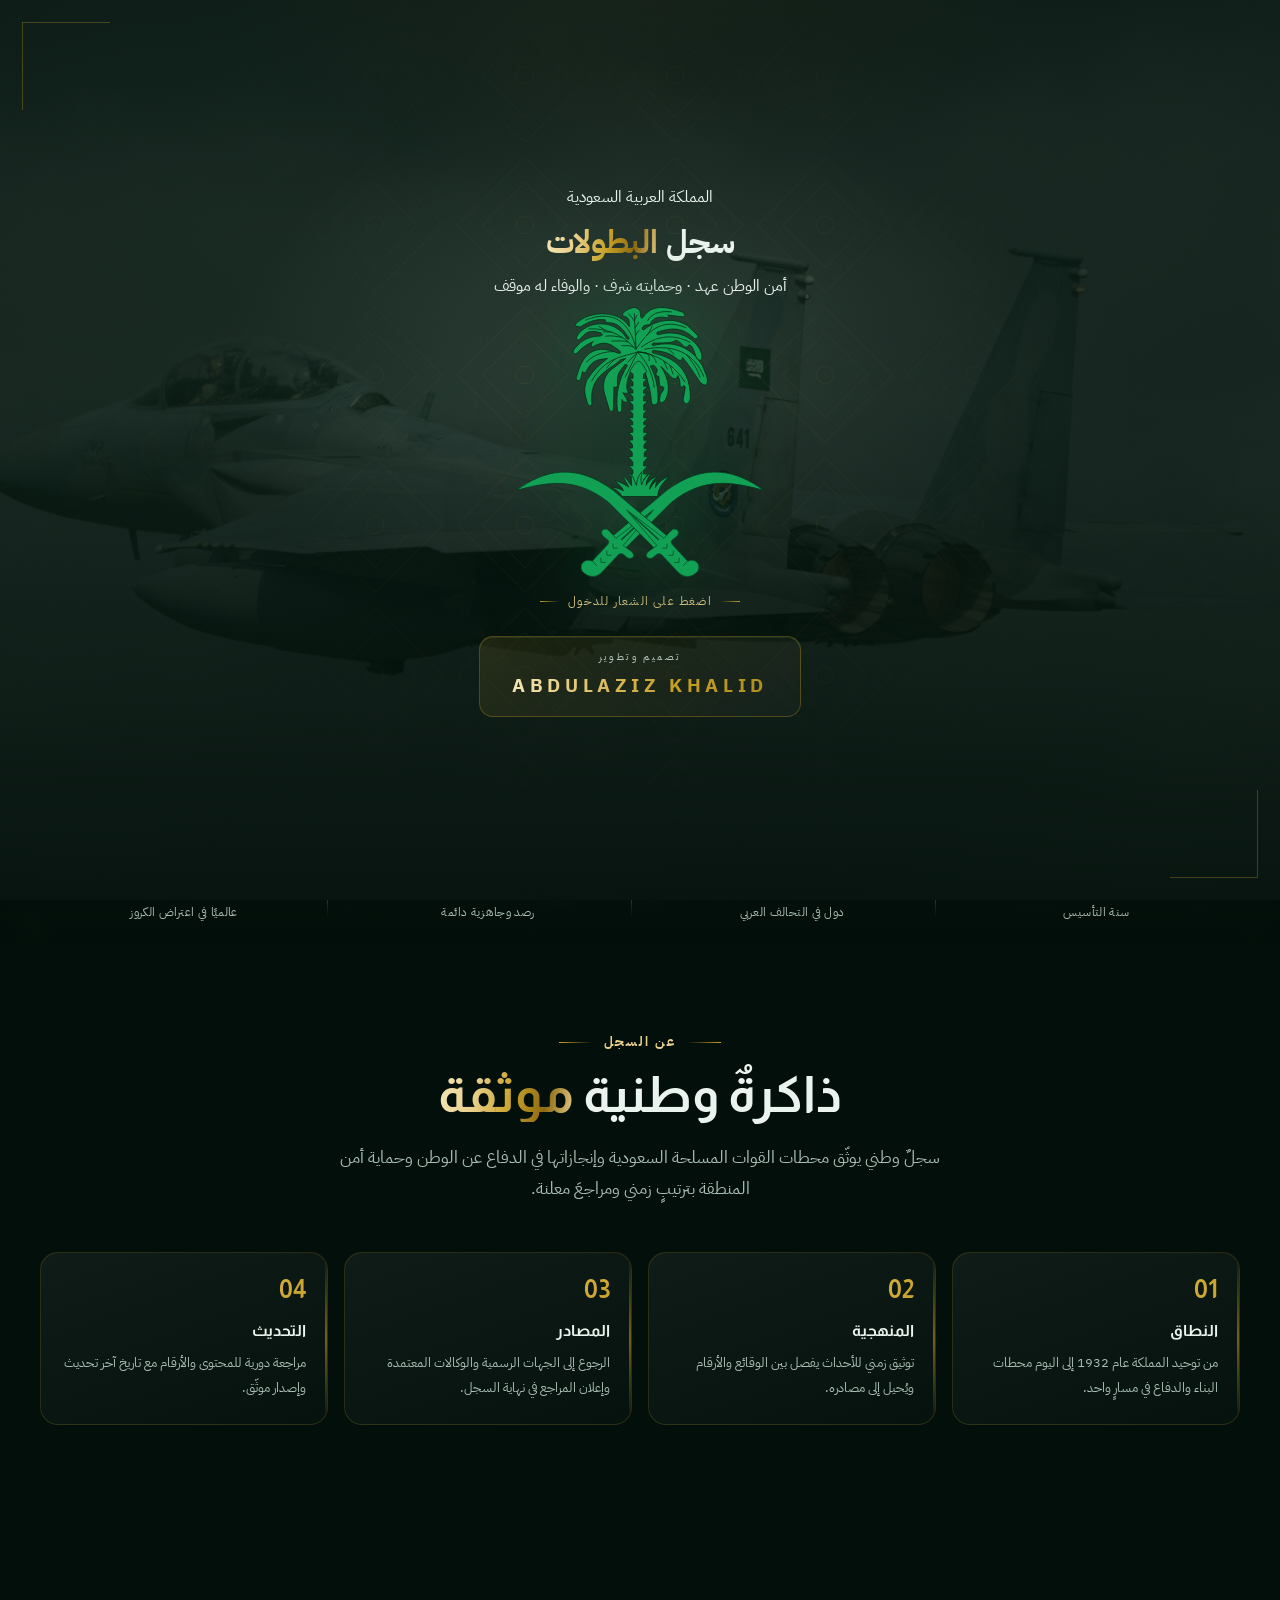
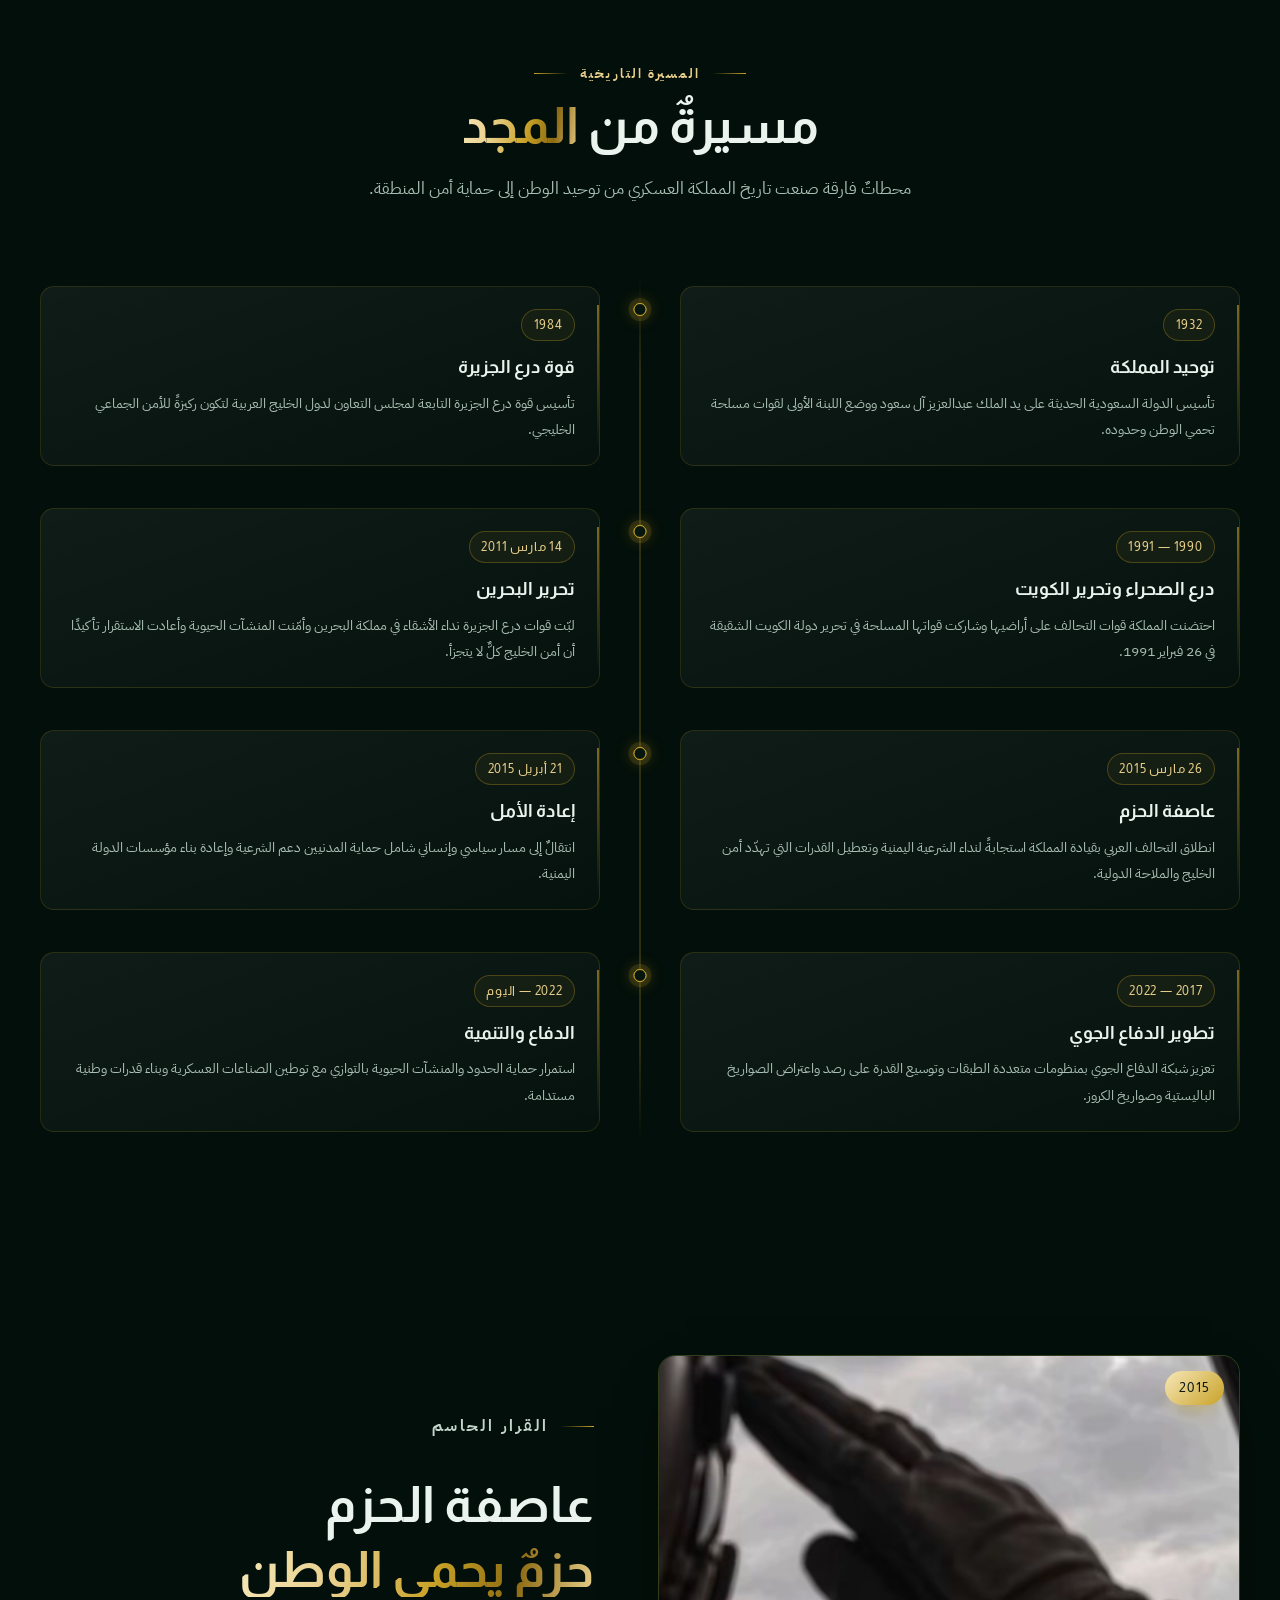
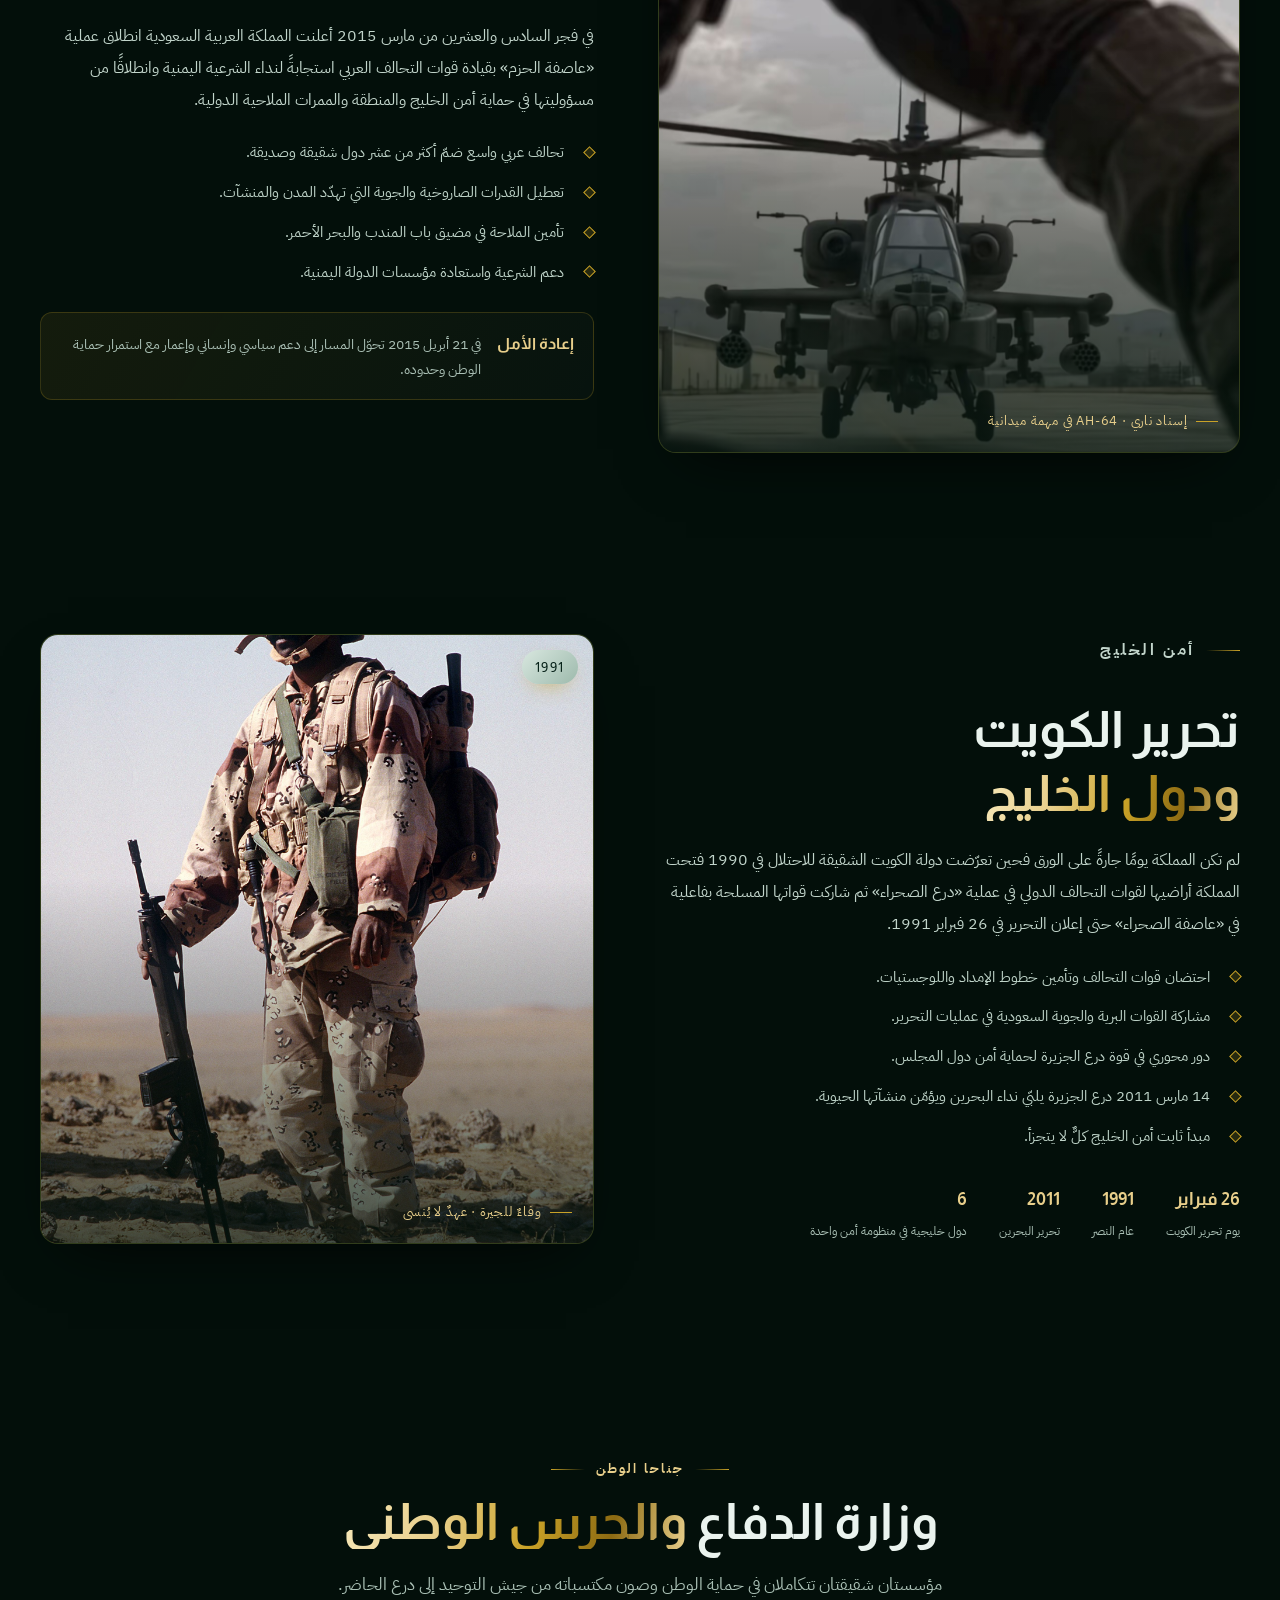
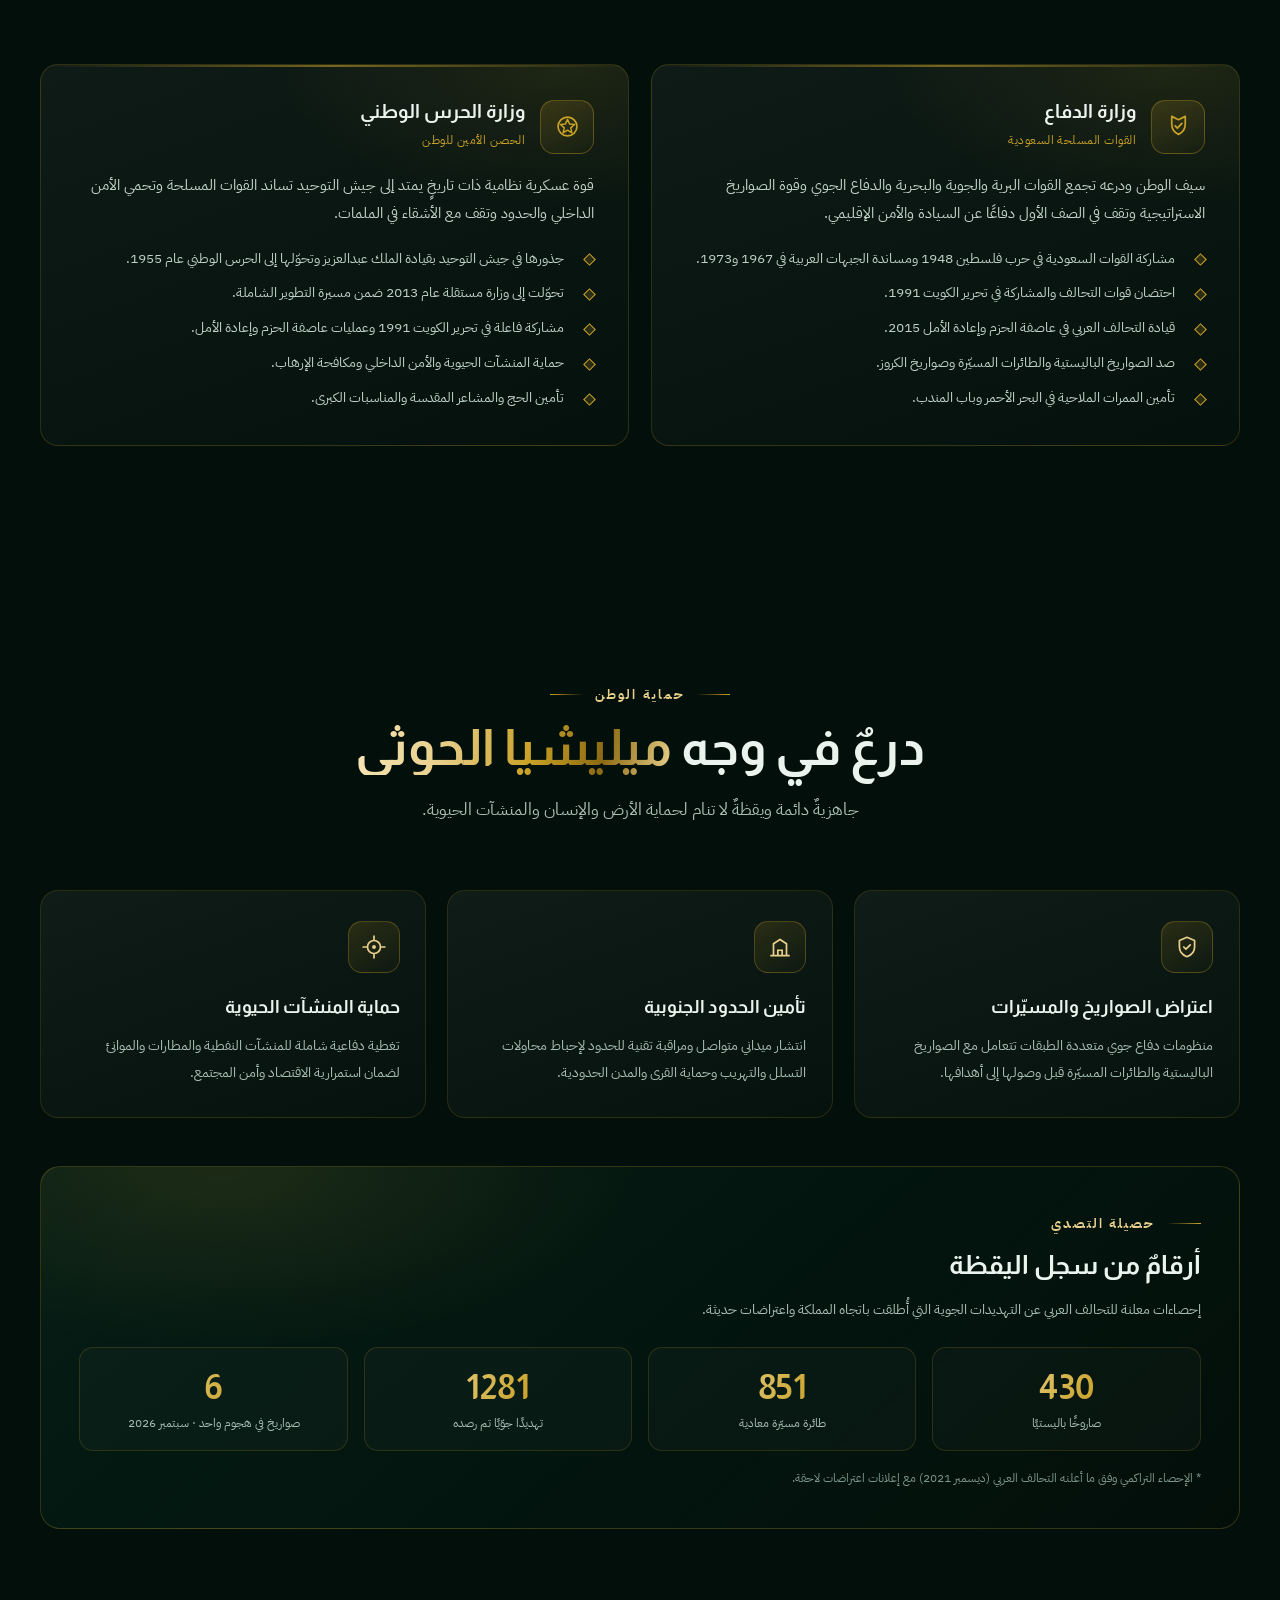
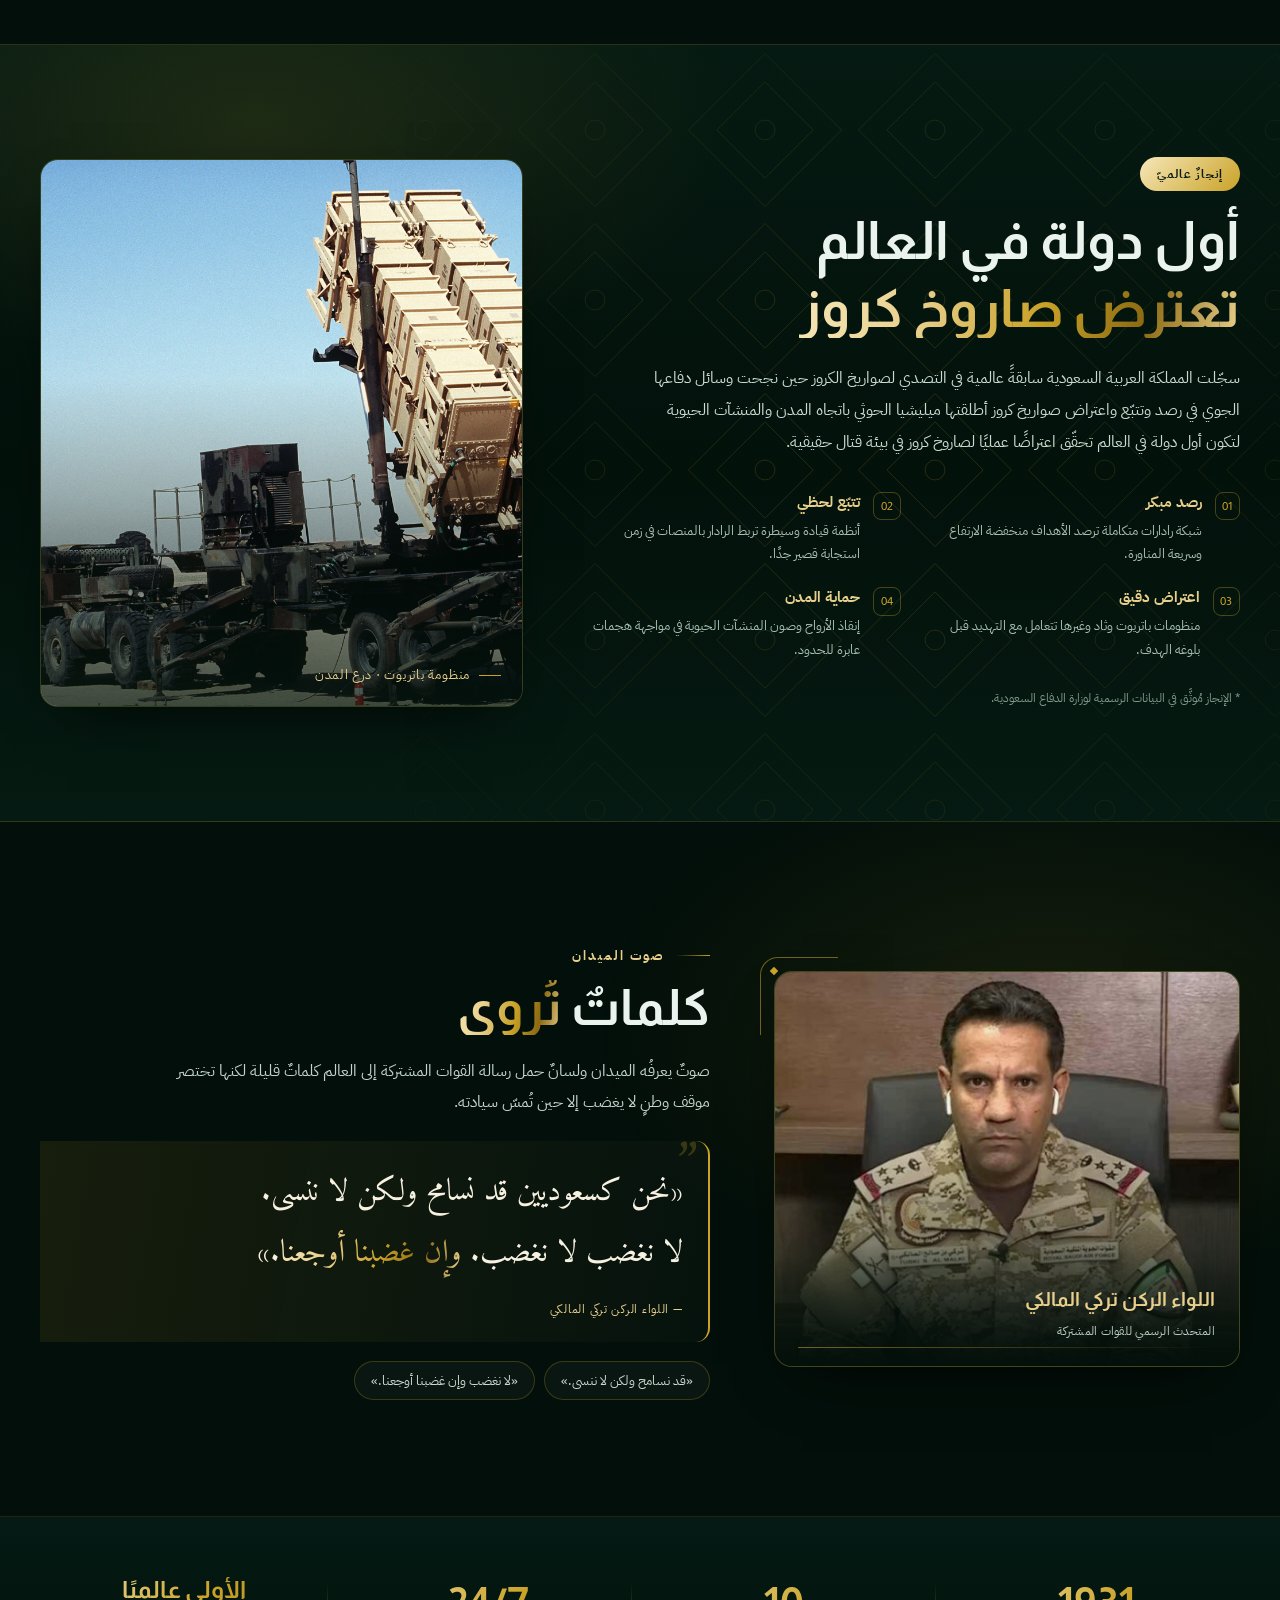
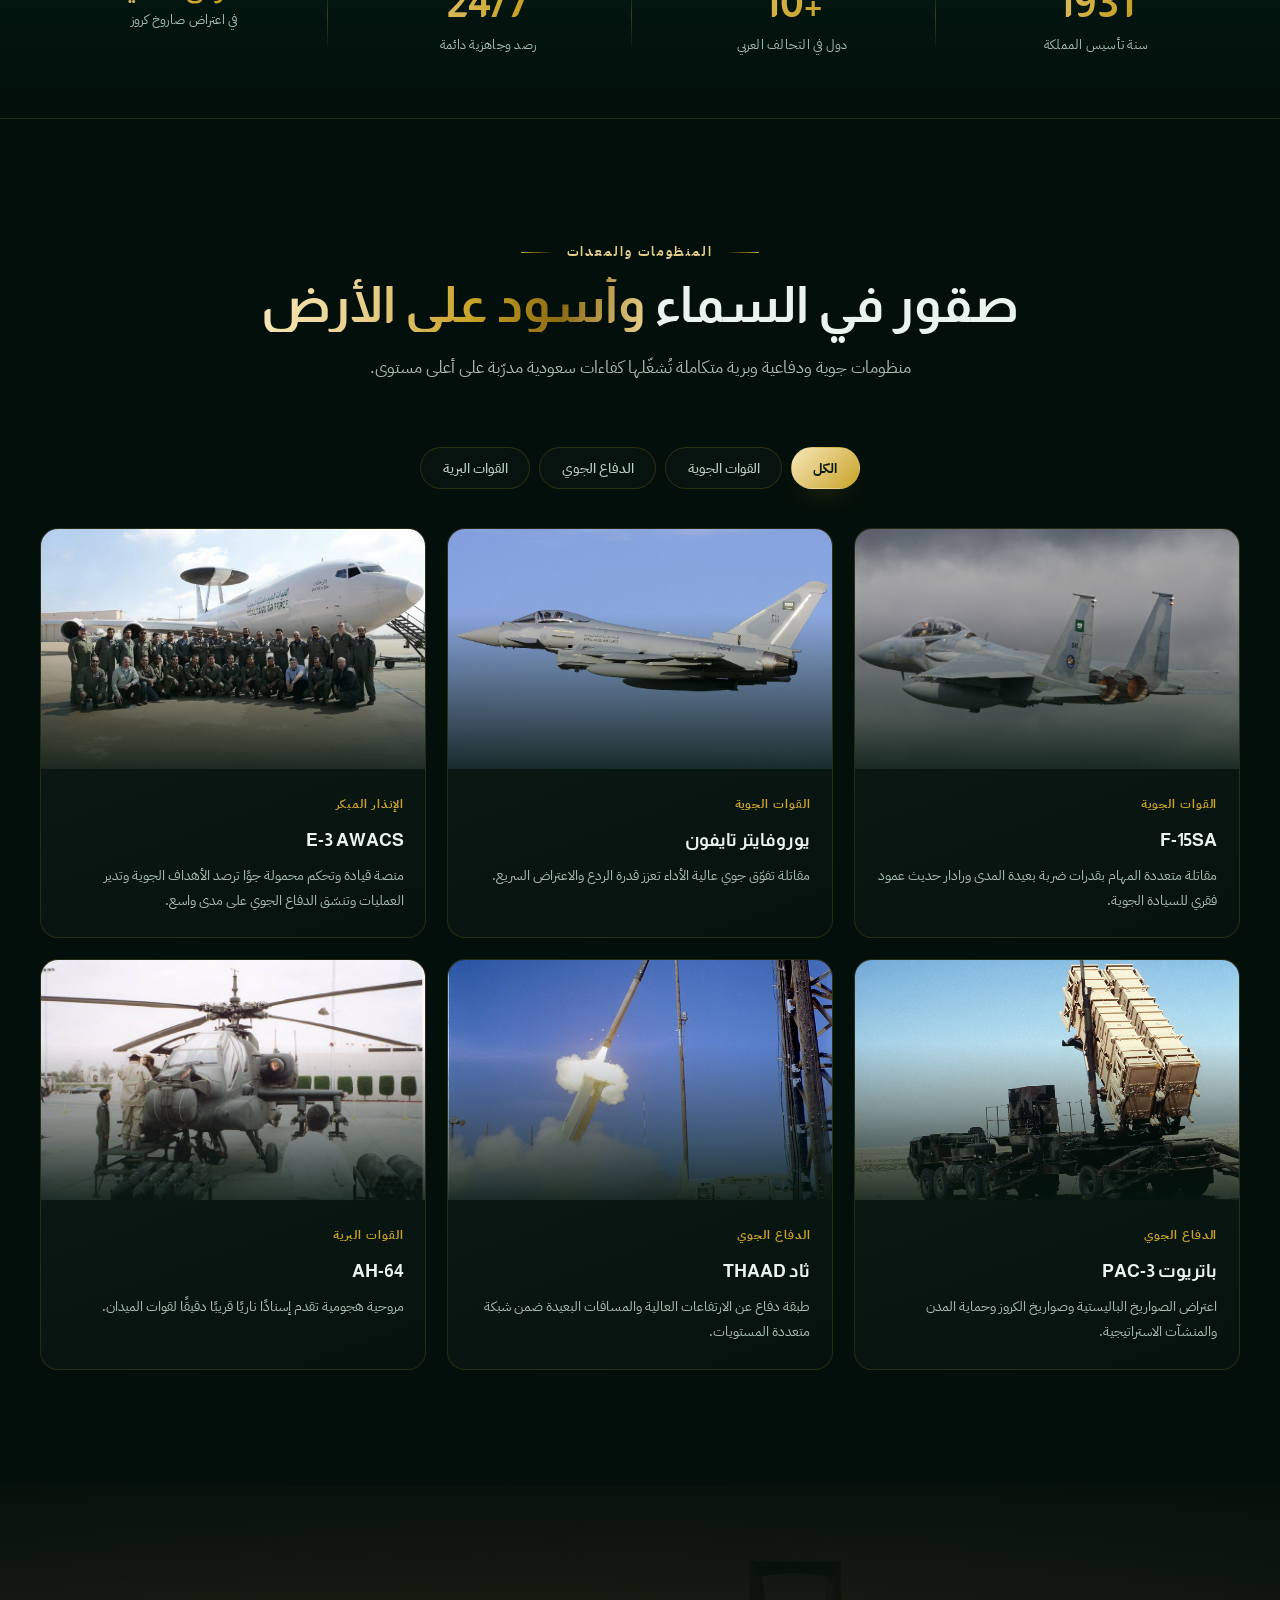
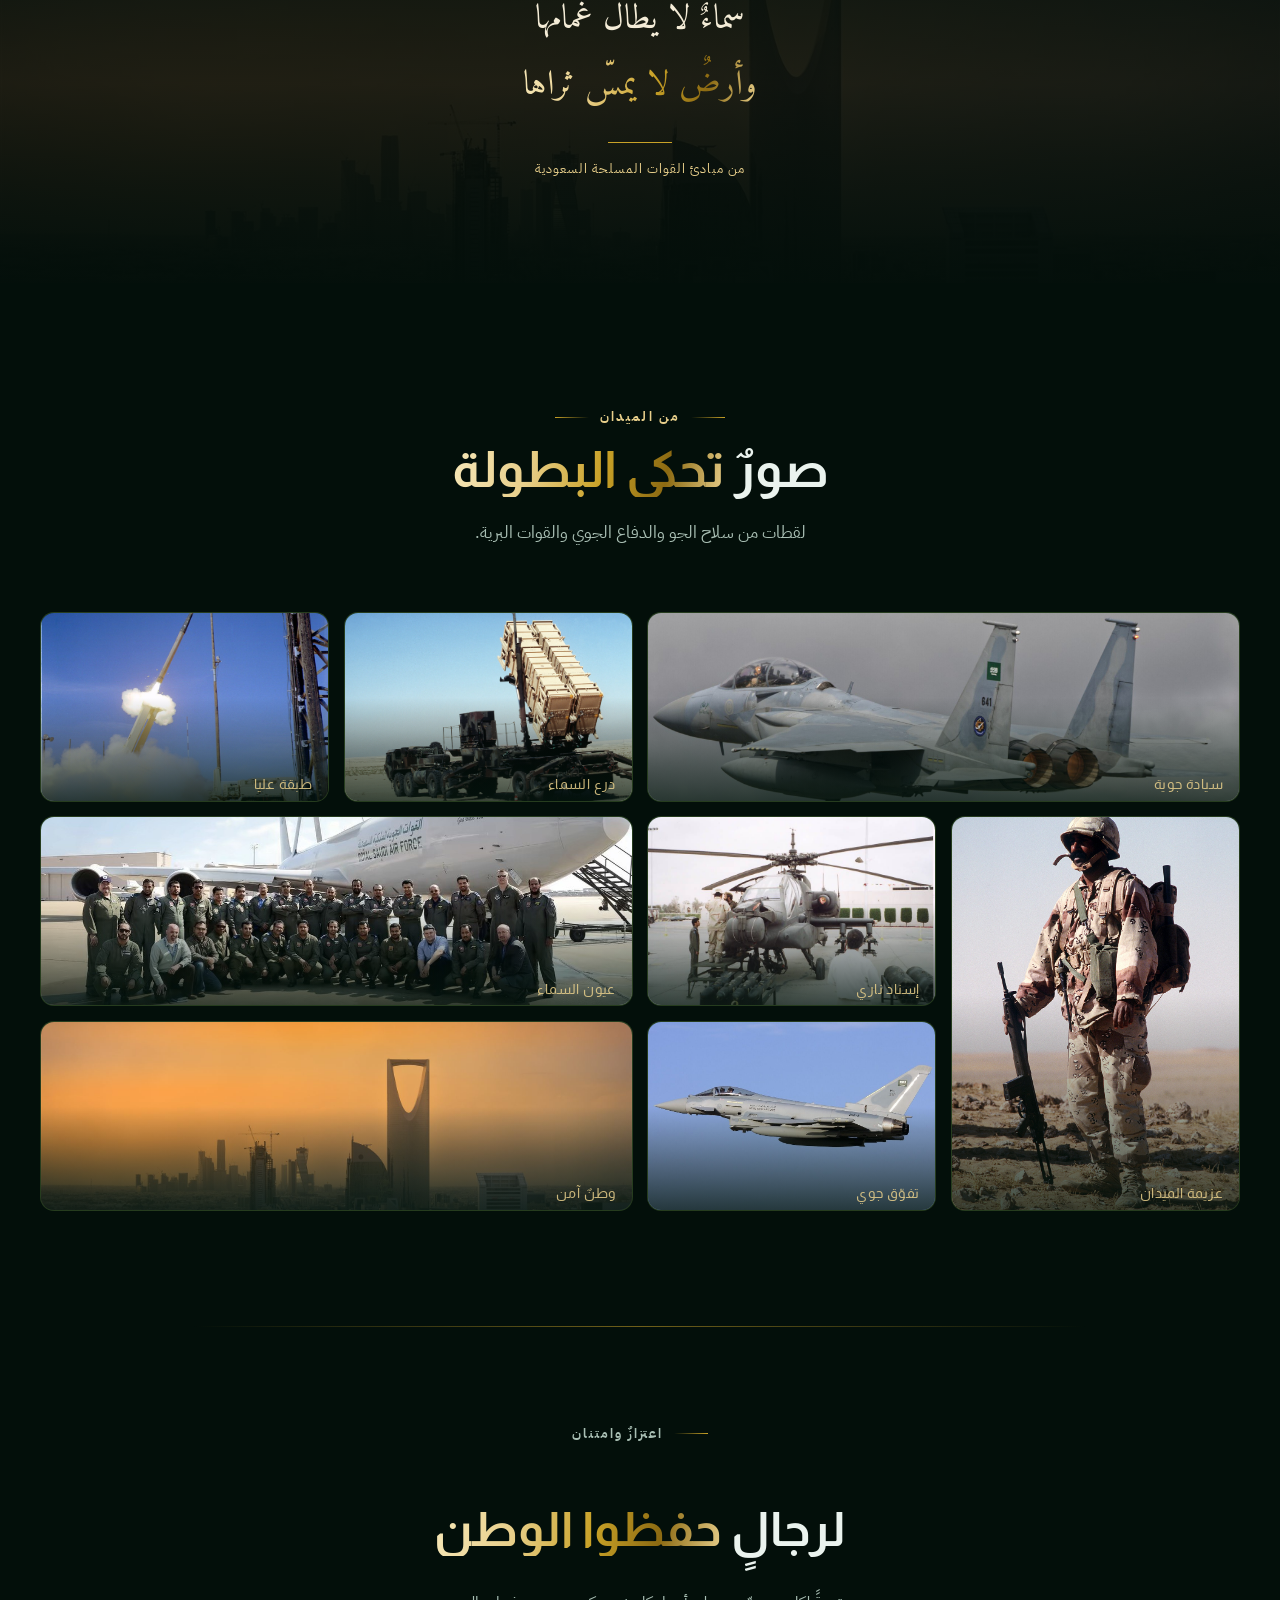
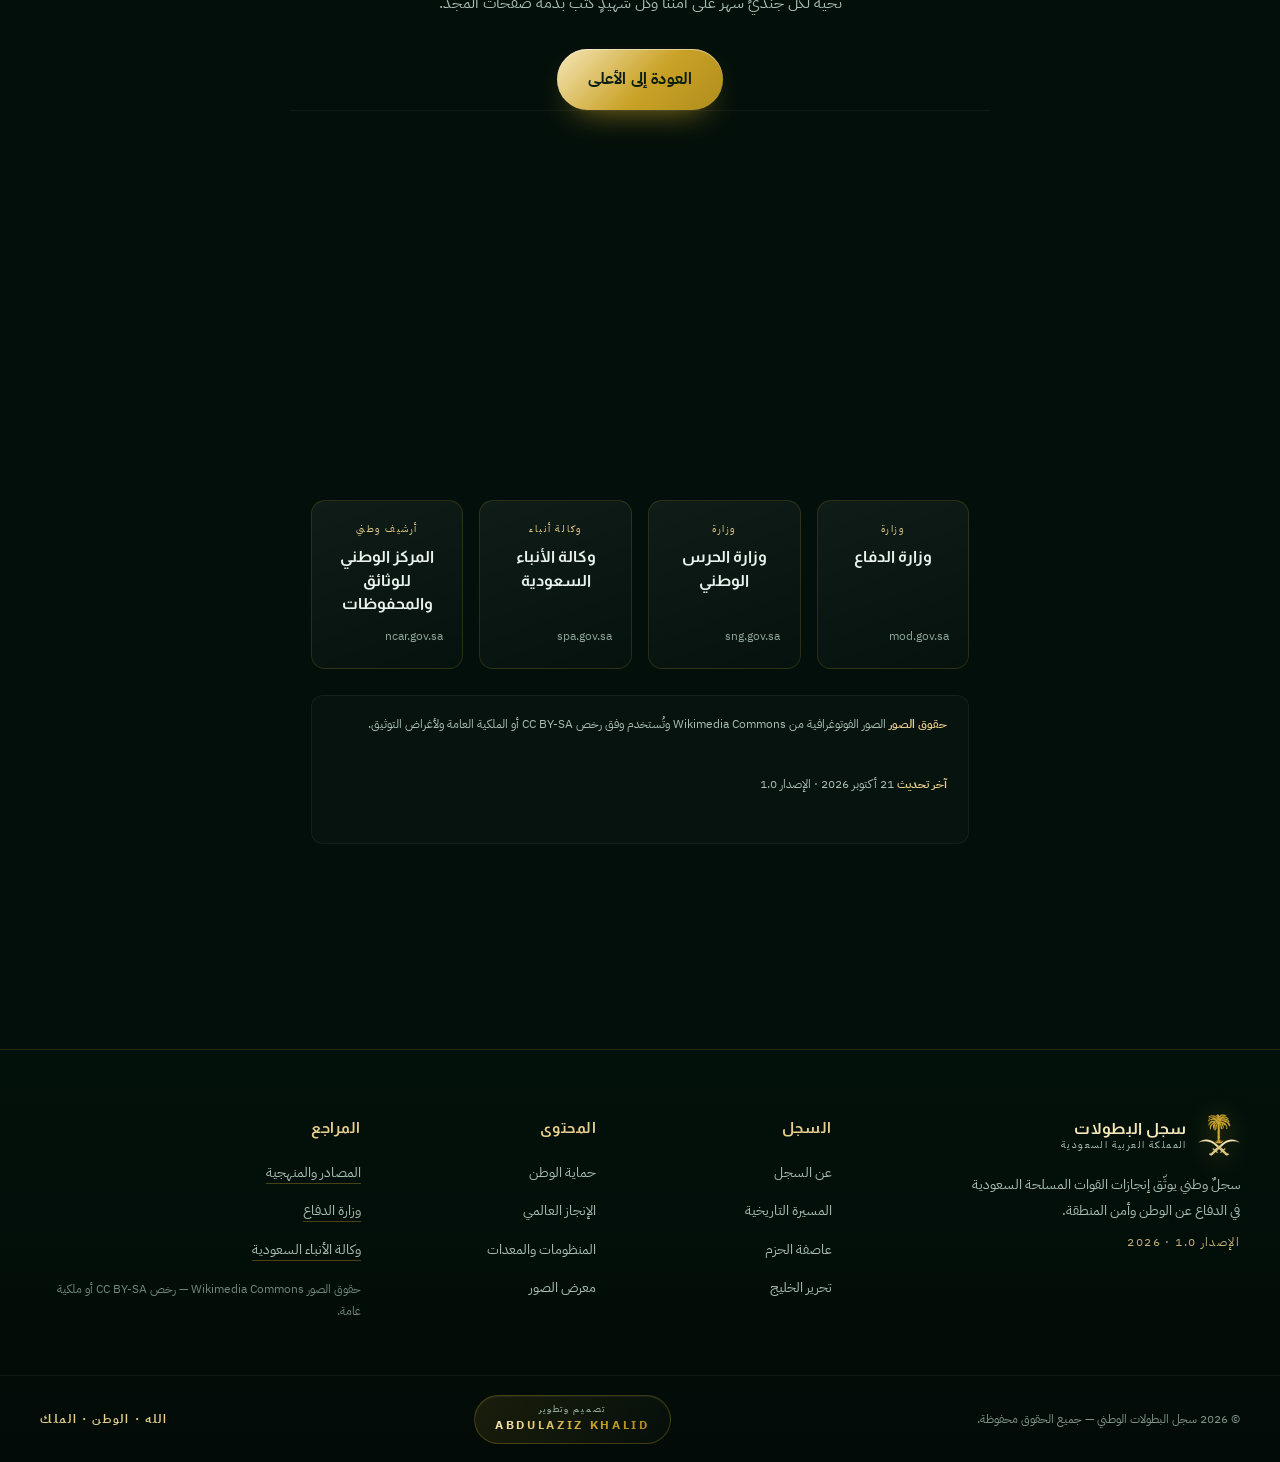
==== commit 2ac3642f: "Rename Apache references to AH-64" ====
--- a/index.html
+++ b/index.html
@@ -699,8 +699,8 @@
         <img src="assets/img/soldier.jpg" alt="جندي سعودي" width="1890" height="2840" loading="lazy">
         <span class="gal__cap">عزيمة الميدان</span>
       </button>
-      <button class="gal reveal" data-full="assets/img/apache.jpg" data-caption="مروحية أباتشي تابعة للقوات البرية">
-        <img src="assets/img/apache.jpg" alt="أباتشي سعودية" width="800" height="536" loading="lazy">
+      <button class="gal reveal" data-full="assets/img/apache.jpg" data-caption="مروحية AH-64 تابعة للقوات البرية">
+        <img src="assets/img/apache.jpg" alt="مروحية AH-64 سعودية" width="800" height="536" loading="lazy">
         <span class="gal__cap">إسناد ناري</span>
       </button>
       <button class="gal gal--wide reveal" data-full="assets/img/awacs.jpg" data-caption="طائرة الإنذار المبكر E-3 AWACS">
